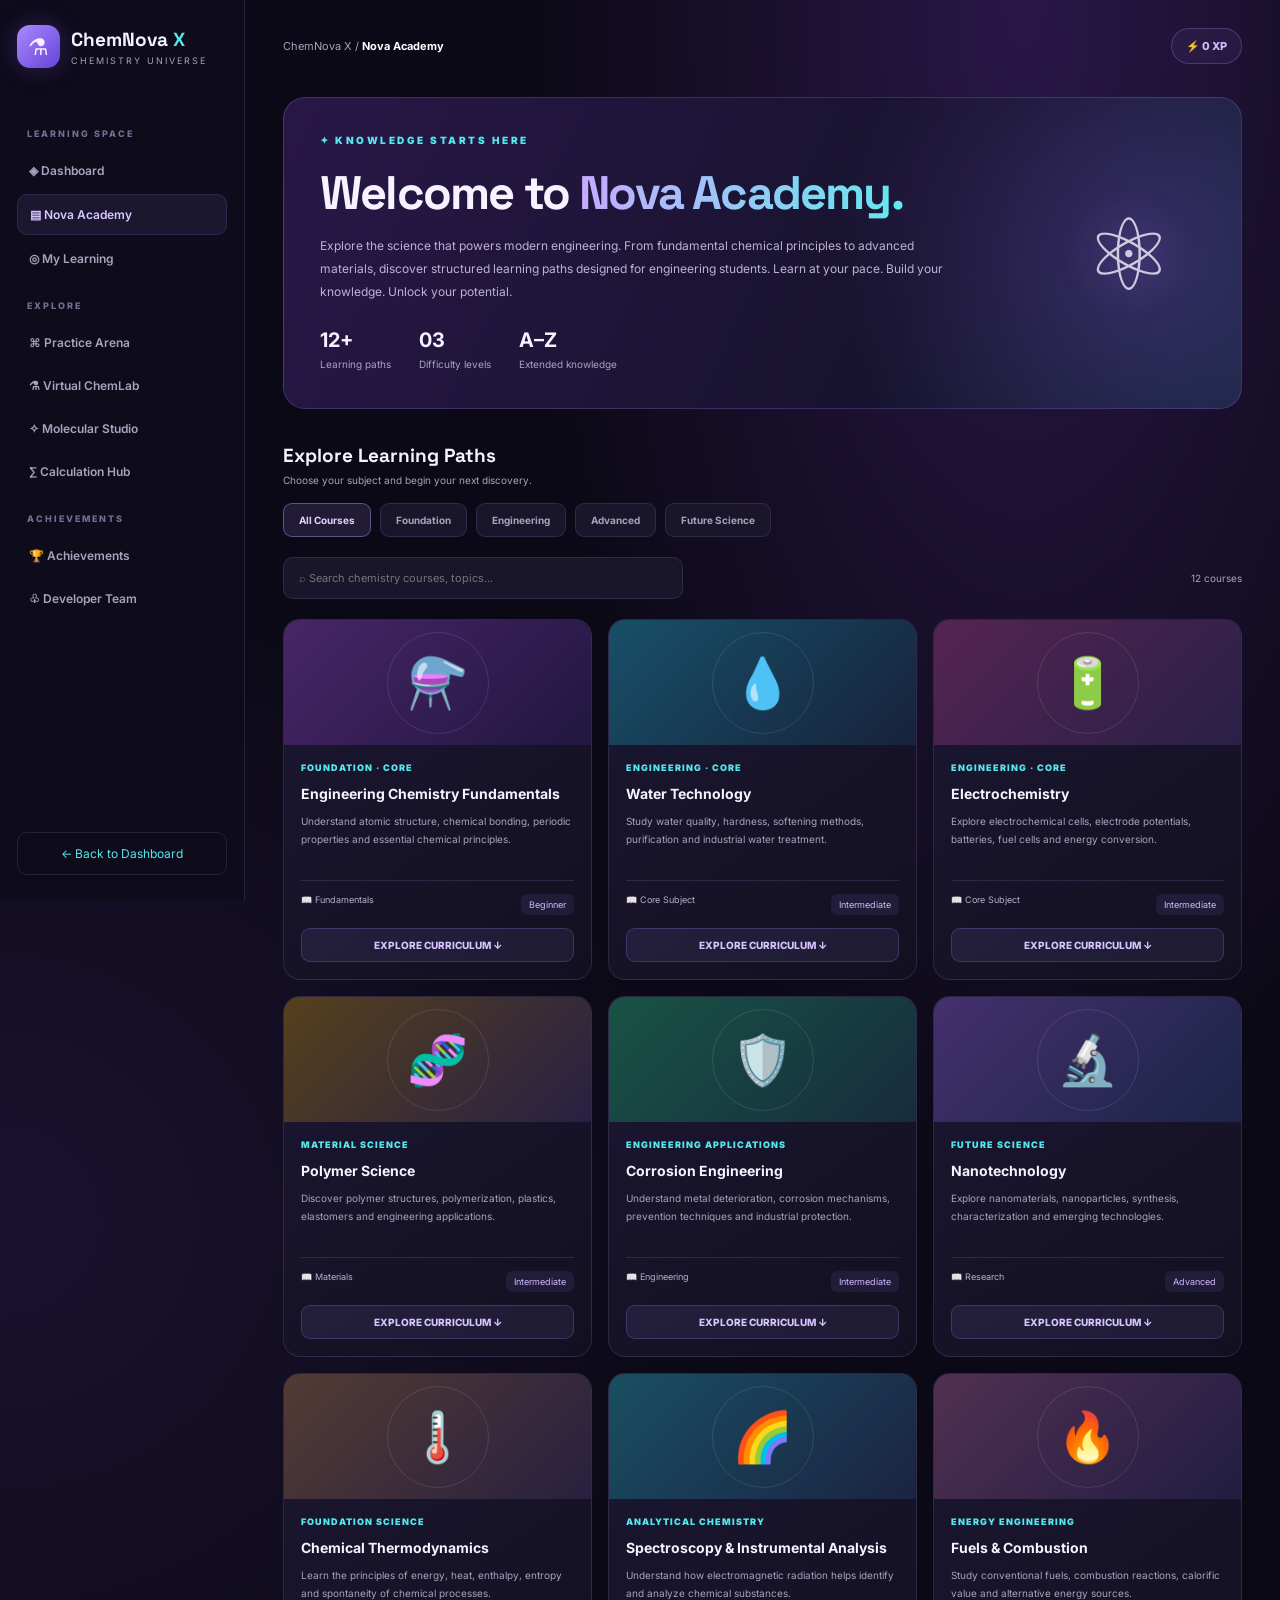
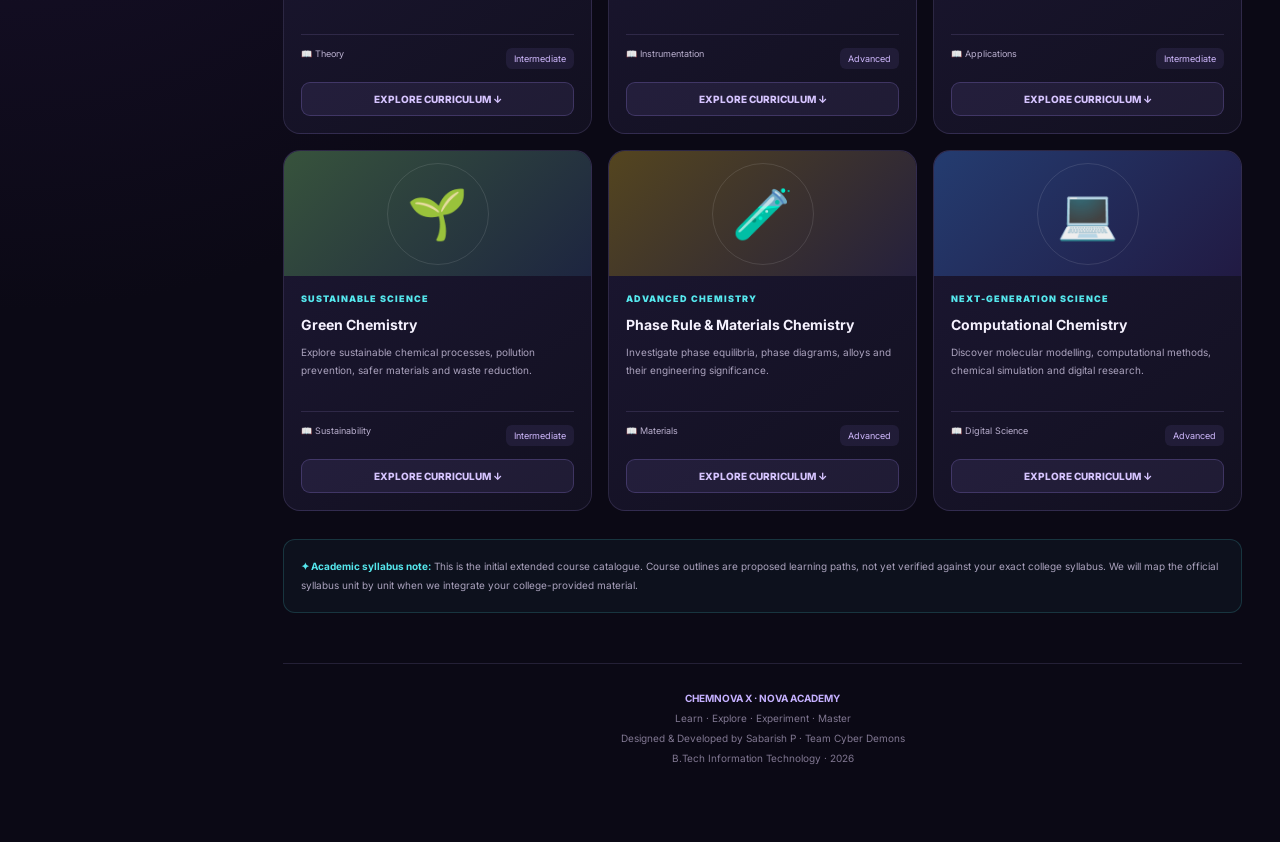
==== academy.html @ 19f16b04 "Create academy.html" ====
<!DOCTYPE html>
<html lang="en">
<head>
<meta charset="UTF-8">
<meta name="viewport" content="width=device-width, initial-scale=1.0">
<meta name="theme-color" content="#0b0915">
<title>Nova Academy | ChemNova X</title>

<link rel="preconnect" href="https://fonts.googleapis.com">
<link href="https://fonts.googleapis.com/css2?family=Inter:wght@400;500;600;700;800;900&family=Space+Grotesk:wght@400;500;600;700&display=swap" rel="stylesheet">

<style>
:root {
 --bg:#0b0915;
 --panel:#171329;
 --panel2:#211a38;
 --purple:#a78bfa;
 --cyan:#55e7ed;
 --pink:#ee91ee;
 --text:#f6f2ff;
 --muted:#aaa2bd;
 --border:rgba(193,169,255,.14);
}

* {box-sizing:border-box;margin:0;padding:0}

body {
 background:
 radial-gradient(ellipse at 80% 0%,#291747 0%,transparent 35%),
 radial-gradient(ellipse at 0% 50%,#1b1230 0%,transparent 40%),
 var(--bg);
 color:var(--text);
 font-family:Inter,sans-serif;
 min-height:100vh;
}

button,input {font:inherit}
button {cursor:pointer}

.layout {display:flex;min-height:100vh}

/* SIDEBAR */

.sidebar {
 width:245px;
 position:fixed;
 inset:0 auto 0 0;
 height:100vh;
 background:#0e0b1b;
 border-right:1px solid var(--border);
 padding:25px 17px;
 display:flex;
 flex-direction:column;
 z-index:10;
}

.brand {
 display:flex;
 align-items:center;
 gap:11px;
 margin-bottom:40px;
}

.logo {
 width:43px;height:43px;
 border-radius:13px;
 display:grid;
 place-items:center;
 background:linear-gradient(135deg,#aa8aff,#6643d9);
 font-size:23px;
 box-shadow:0 0 25px #8b5cf644;
}

.brand strong {
 font-family:"Space Grotesk",sans-serif;
 font-size:19px;
}

.brand strong span {color:var(--cyan)}

.brand small {
 display:block;
 color:var(--muted);
 font-size:9px;
 letter-spacing:2px;
 margin-top:3px;
}

.side-label {
 color:#776d91;
 font-size:9px;
 letter-spacing:2px;
 font-weight:800;
 margin:20px 10px 10px;
}

.nav {
 display:flex;
 align-items:center;
 gap:12px;
 text-decoration:none;
 color:#aaa2bd;
 padding:12px;
 border-radius:10px;
 font-size:12px;
 font-weight:600;
 margin:2px 0;
 transition:.2s;
}

.nav:hover,.nav.active {
 background:#a78bfa17;
 color:#d9c8ff;
 border:1px solid #a78bfa25;
}

.side-bottom {margin-top:auto}

.back {
 display:block;
 text-decoration:none;
 color:var(--cyan);
 font-size:12px;
 padding:13px;
 border:1px solid var(--border);
 border-radius:10px;
 text-align:center;
}

/* MAIN */

main {
 margin-left:245px;
 width:calc(100% - 245px);
 padding:28px 38px 50px;
 max-width:1700px;
}

.topbar {
 display:flex;
 align-items:center;
 justify-content:space-between;
 margin-bottom:33px;
 gap:15px;
}

.breadcrumb {font-size:11px;color:var(--muted)}
.breadcrumb strong {color:white}

.top-right {display:flex;gap:12px;align-items:center}

.xp-pill {
 border:1px solid #a78bfa45;
 background:#a78bfa12;
 color:#d0baff;
 padding:10px 14px;
 border-radius:30px;
 font-size:11px;
 font-weight:800;
}

.menu {
 display:none;
 border:1px solid var(--border);
 background:var(--panel);
 color:white;
 padding:9px 12px;
 border-radius:9px;
}

/* HERO */

.hero {
 position:relative;
 overflow:hidden;
 padding:36px;
 border-radius:22px;
 border:1px solid #a78bfa38;
 background:
 radial-gradient(circle at 90% 50%,#9365f340,transparent 35%),
 linear-gradient(115deg,#281747,#17132e 65%,#142239);
}

.hero-label {
 font-size:10px;
 color:var(--cyan);
 letter-spacing:2.5px;
 font-weight:900;
}

.hero h1 {
 font-family:"Space Grotesk",sans-serif;
 font-size:clamp(32px,4vw,47px);
 letter-spacing:-1.8px;
 margin:17px 0 12px;
}

.hero h1 span {
 background:linear-gradient(90deg,#c6aaff,#62e9ed);
 color:transparent;
 background-clip:text;
}

.hero p {
 color:#bcb3d1;
 max-width:650px;
 font-size:12px;
 line-height:1.9;
}

.hero-stats {
 display:flex;
 flex-wrap:wrap;
 gap:28px;
 margin-top:25px;
}

.hero-stats strong {display:block;font-size:20px}
.hero-stats small {color:var(--muted);font-size:10px}

.hero-symbol {
 position:absolute;
 right:7%;
 top:50%;
 transform:translateY(-50%);
 font-size:100px;
 opacity:.8;
 filter:drop-shadow(0 0 25px #a78bfa88);
}

/* INTRO */

.section {margin-top:34px}

.section-head {
 display:flex;
 align-items:center;
 justify-content:space-between;
 gap:15px;
 margin-bottom:17px;
}

.section-head h2 {
 font-family:"Space Grotesk",sans-serif;
 font-size:19px;
}

.section-head p {
 color:var(--muted);
 font-size:10px;
 margin-top:6px;
}

/* FILTERS */

.filters {
 display:flex;
 flex-wrap:wrap;
 gap:9px;
 margin-bottom:20px;
}

.filter {
 background:#19152a;
 border:1px solid var(--border);
 border-radius:9px;
 color:#aaa2bd;
 padding:10px 15px;
 font-size:10px;
 font-weight:700;
 transition:.2s;
}

.filter:hover,.filter.active {
 background:#a78bfa25;
 border-color:#a78bfa75;
 color:#e0d3ff;
}

.search-wrap {
 display:flex;
 gap:10px;
 margin-bottom:20px;
}

.search {
 width:100%;
 max-width:400px;
 padding:13px 15px;
 border-radius:10px;
 border:1px solid var(--border);
 background:#19152a;
 color:white;
 font-size:11px;
 outline:none;
}

.search:focus {border-color:var(--purple)}

.result-count {
 color:var(--muted);
 font-size:10px;
 margin-left:auto;
 align-self:center;
}

/* COURSE GRID */

.grid {
 display:grid;
 grid-template-columns:repeat(3,minmax(0,1fr));
 gap:16px;
}

.course {
 background:linear-gradient(145deg,#1c1733,#121020);
 border:1px solid var(--border);
 border-radius:17px;
 overflow:hidden;
 transition:.25s;
 display:flex;
 flex-direction:column;
}

.course:hover {
 transform:translateY(-5px);
 border-color:#a78bfa75;
 box-shadow:0 12px 30px #0004;
}

.art {
 height:125px;
 display:grid;
 place-items:center;
 font-size:49px;
 position:relative;
}

.art:after {
 content:"";
 position:absolute;
 width:100px;
 height:100px;
 border:1px solid #ffffff1c;
 border-radius:50%;
}

.art1 {background:linear-gradient(135deg,#482568,#211740)}
.art2 {background:linear-gradient(135deg,#175068,#18223c)}
.art3 {background:linear-gradient(135deg,#552452,#292046)}
.art4 {background:linear-gradient(135deg,#56401c,#282044)}
.art5 {background:linear-gradient(135deg,#185344,#172c3e)}
.art6 {background:linear-gradient(135deg,#44306e,#1b2446)}
.art7 {background:linear-gradient(135deg,#533b34,#28203f)}
.art8 {background:linear-gradient(135deg,#194f61,#1b2343)}
.art9 {background:linear-gradient(135deg,#513052,#211d42)}
.art10 {background:linear-gradient(135deg,#37533c,#1d2540)}
.art11 {background:linear-gradient(135deg,#54451f,#25203c)}
.art12 {background:linear-gradient(135deg,#243c70,#211a43)}

.content {
 padding:17px;
 display:flex;
 flex-direction:column;
 flex:1;
}

.category {
 font-size:9px;
 font-weight:900;
 letter-spacing:1px;
 color:var(--cyan);
}

.content h3 {
 font-size:14px;
 margin:10px 0 8px;
 line-height:1.5;
}

.content p {
 color:var(--muted);
 font-size:10px;
 line-height:1.8;
 min-height:53px;
}

.meta {
 display:flex;
 justify-content:space-between;
 gap:8px;
 border-top:1px solid var(--border);
 padding-top:13px;
 margin-top:15px;
 font-size:9px;
 color:#b9afce;
}

.level {
 color:#d1baff;
 background:#a78bfa17;
 padding:5px 8px;
 border-radius:6px;
}

.details {
 margin-top:13px;
}

.details summary {
 list-style:none;
 text-align:center;
 border:1px solid #a78bfa3a;
 background:#a78bfa17;
 color:#d6c4ff;
 padding:10px;
 border-radius:9px;
 font-size:10px;
 font-weight:800;
 cursor:pointer;
}

.details summary::-webkit-details-marker {display:none}

.outline {
 padding:13px 10px 5px;
}

.outline h4 {
 font-size:10px;
 margin-bottom:9px;
 color:var(--cyan);
}

.outline ol {
 padding-left:18px;
 color:var(--muted);
 font-size:10px;
 line-height:2;
}

/* NO RESULTS */

.empty {
 display:none;
 padding:45px 15px;
 text-align:center;
 color:var(--muted);
 background:#171329;
 border:1px solid var(--border);
 border-radius:15px;
 grid-column:1/-1;
}

.empty strong {
 display:block;
 color:white;
 margin-bottom:8px;
}

/* NOTE */

.notice {
 margin-top:28px;
 padding:17px;
 border-radius:12px;
 border:1px solid #55e7ed2b;
 background:#55e7ed09;
 color:#aaa2bd;
 font-size:10px;
 line-height:1.9;
}

.notice strong {color:var(--cyan)}

footer {
 margin-top:50px;
 border-top:1px solid var(--border);
 padding:24px 10px;
 text-align:center;
 font-size:10px;
 color:#807791;
 line-height:2;
}

footer strong {color:#c5b0ff}

@media(max-width:1100px) {
 .grid {grid-template-columns:repeat(2,minmax(0,1fr))}
}

@media(max-width:760px) {
 .sidebar {
  transform:translateX(-100%);
  transition:.3s;
  box-shadow:15px 0 50px #0009;
 }
 .sidebar.open {transform:translateX(0)}
 main {margin-left:0;width:100%;padding:20px 16px}
 .menu {display:block}
 .topbar {justify-content:flex-start;flex-wrap:wrap}
 .top-right {margin-left:auto}
 .hero {padding:25px}
 .hero-symbol {display:none}
 .hero h1 {font-size:34px}
 .grid {grid-template-columns:1fr}
 .section-head {align-items:flex-start}
}

@media(max-width:400px) {
 .xp-pill {font-size:9px;padding:9px}
 .hero-stats {gap:18px}
}
</style>
</head>

<body>

<div class="layout">

<aside class="sidebar" id="sidebar">

 <div class="brand">
  <div class="logo">⚗</div>
  <div>
   <strong>ChemNova <span>X</span></strong>
   <small>CHEMISTRY UNIVERSE</small>
  </div>
 </div>

 <div class="side-label">LEARNING SPACE</div>

 <a href="index.html" class="nav">◈ Dashboard</a>
 <a href="academy.html" class="nav active">▤ Nova Academy</a>
 <a href="learn.html" class="nav">◎ My Learning</a>

 <div class="side-label">EXPLORE</div>

 <a href="practice.html" class="nav">⌘ Practice Arena</a>
 <a href="chemlab.html" class="nav">⚗ Virtual ChemLab</a>
 <a href="molecular.html" class="nav">✧ Molecular Studio</a>
 <a href="calculators.html" class="nav">∑ Calculation Hub</a>

 <div class="side-label">ACHIEVEMENTS</div>

 <a href="achievements.html" class="nav">🏆 Achievements</a>
 <a href="team.html" class="nav">♧ Developer Team</a>

 <div class="side-bottom">
  <a href="index.html" class="back">← Back to Dashboard</a>
 </div>

</aside>

<main>

<header class="topbar">
 <div style="display:flex;align-items:center;gap:12px">
  <button class="menu" onclick="toggleMenu()">☰</button>
  <div class="breadcrumb">
   ChemNova X / <strong>Nova Academy</strong>
  </div>
 </div>

 <div class="top-right">
  <div class="xp-pill">⚡ <span id="xp">0</span> XP</div>
 </div>
</header>

<!-- ACADEMY HERO -->

<section class="hero">

 <div class="hero-label">✦ KNOWLEDGE STARTS HERE</div>

 <h1>Welcome to <span>Nova Academy.</span></h1>

 <p>
  Explore the science that powers modern engineering.
  From fundamental chemical principles to advanced materials,
  discover structured learning paths designed for engineering students.
  Learn at your pace. Build your knowledge. Unlock your potential.
 </p>

 <div class="hero-stats">
  <div>
   <strong>12+</strong>
   <small>Learning paths</small>
  </div>
  <div>
   <strong>03</strong>
   <small>Difficulty levels</small>
  </div>
  <div>
   <strong>A–Z</strong>
   <small>Extended knowledge</small>
  </div>
 </div>

 <div class="hero-symbol">⚛</div>

</section>

<!-- COURSE LIBRARY -->

<section class="section" id="courses">

 <div class="section-head">
  <div>
   <h2>Explore Learning Paths</h2>
   <p>Choose your subject and begin your next discovery.</p>
  </div>
 </div>

 <div class="filters">
  <button class="filter active" data-filter="all">All Courses</button>
  <button class="filter" data-filter="foundation">Foundation</button>
  <button class="filter" data-filter="engineering">Engineering</button>
  <button class="filter" data-filter="advanced">Advanced</button>
  <button class="filter" data-filter="future">Future Science</button>
 </div>

 <div class="search-wrap">
  <input id="search" class="search"
   type="search"
   placeholder="⌕ Search chemistry courses, topics...">
  <span class="result-count" id="count">12 courses</span>
 </div>

 <div class="grid" id="grid">

  <!-- COURSE 1 -->
  <article class="course" data-category="foundation"
   data-search="engineering chemistry fundamentals atomic structure bonding periodic table chemical principles">
   <div class="art art1">⚗️</div>
   <div class="content">
    <span class="category">FOUNDATION · CORE</span>
    <h3>Engineering Chemistry Fundamentals</h3>
    <p>Understand atomic structure, chemical bonding, periodic properties and essential chemical principles.</p>
    <div class="meta">
     <span>📖 Fundamentals</span>
     <span class="level">Beginner</span>
    </div>
    <details class="details">
     <summary>EXPLORE CURRICULUM ↓</summary>
     <div class="outline">
      <h4>LEARNING UNITS</h4>
      <ol>
       <li>Introduction to Engineering Chemistry</li>
       <li>Atomic Structure</li>
       <li>Periodic Properties</li>
       <li>Chemical Bonding</li>
       <li>States of Matter</li>
       <li>Chemical Equilibrium</li>
      </ol>
     </div>
    </details>
   </div>
  </article>

  <!-- COURSE 2 -->
  <article class="course" data-category="engineering"
   data-search="water technology hardness softening treatment purification boiler">
   <div class="art art2">💧</div>
   <div class="content">
    <span class="category">ENGINEERING · CORE</span>
    <h3>Water Technology</h3>
    <p>Study water quality, hardness, softening methods, purification and industrial water treatment.</p>
    <div class="meta">
     <span>📖 Core Subject</span>
     <span class="level">Intermediate</span>
    </div>
    <details class="details">
     <summary>EXPLORE CURRICULUM ↓</summary>
     <div class="outline">
      <h4>LEARNING UNITS</h4>
      <ol>
       <li>Properties and Quality of Water</li>
       <li>Hardness and Its Estimation</li>
       <li>EDTA Method</li>
       <li>Water Softening Methods</li>
       <li>Boiler Troubles and Treatment</li>
       <li>Desalination and Purification</li>
      </ol>
     </div>
    </details>
   </div>
  </article>

  <!-- COURSE 3 -->
  <article class="course" data-category="engineering"
   data-search="electrochemistry electrodes cells batteries fuel cells electrode potential">
   <div class="art art3">🔋</div>
   <div class="content">
    <span class="category">ENGINEERING · CORE</span>
    <h3>Electrochemistry</h3>
    <p>Explore electrochemical cells, electrode potentials, batteries, fuel cells and energy conversion.</p>
    <div class="meta">
     <span>📖 Core Subject</span>
     <span class="level">Intermediate</span>
    </div>
    <details class="details">
     <summary>EXPLORE CURRICULUM ↓</summary>
     <div class="outline">
      <h4>LEARNING UNITS</h4>
      <ol>
       <li>Electrochemical Principles</li>
       <li>Electrodes and Electrode Potentials</li>
       <li>Galvanic and Electrolytic Cells</li>
       <li>Nernst Equation</li>
       <li>Batteries and Fuel Cells</li>
       <li>Electrochemical Applications</li>
      </ol>
     </div>
    </details>
   </div>
  </article>

  <!-- COURSE 4 -->
  <article class="course" data-category="engineering"
   data-search="polymer science plastics elastomers polymerization composites materials">
   <div class="art art4">🧬</div>
   <div class="content">
    <span class="category">MATERIAL SCIENCE</span>
    <h3>Polymer Science</h3>
    <p>Discover polymer structures, polymerization, plastics, elastomers and engineering applications.</p>
    <div class="meta">
     <span>📖 Materials</span>
     <span class="level">Intermediate</span>
    </div>
    <details class="details">
     <summary>EXPLORE CURRICULUM ↓</summary>
     <div class="outline">
      <h4>LEARNING UNITS</h4>
      <ol>
       <li>Introduction to Polymers</li>
       <li>Polymer Classification</li>
       <li>Addition and Condensation Polymerization</li>
       <li>Thermoplastics and Thermosets</li>
       <li>Elastomers and Fibres</li>
       <li>Polymer Composites</li>
      </ol>
     </div>
    </details>
   </div>
  </article>

  <!-- COURSE 5 -->
  <article class="course" data-category="engineering"
   data-search="corrosion engineering electrochemical corrosion prevention coatings protection">
   <div class="art art5">🛡️</div>
   <div class="content">
    <span class="category">ENGINEERING APPLICATIONS</span>
    <h3>Corrosion Engineering</h3>
    <p>Understand metal deterioration, corrosion mechanisms, prevention techniques and industrial protection.</p>
    <div class="meta">
     <span>📖 Engineering</span>
     <span class="level">Intermediate</span>
    </div>
    <details class="details">
     <summary>EXPLORE CURRICULUM ↓</summary>
     <div class="outline">
      <h4>LEARNING UNITS</h4>
      <ol>
       <li>Introduction to Corrosion</li>
       <li>Chemical and Electrochemical Corrosion</li>
       <li>Factors Affecting Corrosion</li>
       <li>Corrosion Prevention</li>
       <li>Protective Coatings</li>
       <li>Cathodic and Anodic Protection</li>
      </ol>
     </div>
    </details>
   </div>
  </article>

  <!-- COURSE 6 -->
  <article class="course" data-category="future"
   data-search="nanotechnology nanomaterials nanoparticles synthesis characterization">
   <div class="art art6">🔬</div>
   <div class="content">
    <span class="category">FUTURE SCIENCE</span>
    <h3>Nanotechnology</h3>
    <p>Explore nanomaterials, nanoparticles, synthesis, characterization and emerging technologies.</p>
    <div class="meta">
     <span>📖 Research</span>
     <span class="level">Advanced</span>
    </div>
    <details class="details">
     <summary>EXPLORE CURRICULUM ↓</summary>
     <div class="outline">
      <h4>LEARNING UNITS</h4>
      <ol>
       <li>Introduction to Nanoscience</li>
       <li>Classification of Nanomaterials</li>
       <li>Top-down and Bottom-up Approaches</li>
       <li>Nanomaterial Characterization</li>
       <li>Carbon Nanomaterials</li>
       <li>Engineering Applications</li>
      </ol>
     </div>
    </details>
   </div>
  </article>

  <!-- COURSE 7 -->
  <article class="course" data-category="foundation"
   data-search="chemical thermodynamics energy enthalpy entropy gibbs free energy">
   <div class="art art7">🌡️</div>
   <div class="content">
    <span class="category">FOUNDATION SCIENCE</span>
    <h3>Chemical Thermodynamics</h3>
    <p>Learn the principles of energy, heat, enthalpy, entropy and spontaneity of chemical processes.</p>
    <div class="meta">
     <span>📖 Theory</span>
     <span class="level">Intermediate</span>
    </div>
    <details class="details">
     <summary>EXPLORE CURRICULUM ↓</summary>
     <div class="outline">
      <h4>LEARNING UNITS</h4>
      <ol>
       <li>Thermodynamic Systems</li>
       <li>First Law of Thermodynamics</li>
       <li>Enthalpy and Heat Capacity</li>
       <li>Entropy and Second Law</li>
       <li>Gibbs Free Energy</li>
       <li>Applications in Engineering</li>
      </ol>
     </div>
    </details>
   </div>
  </article>

  <!-- COURSE 8 -->
  <article class="course" data-category="advanced"
   data-search="spectroscopy uv visible infrared nmr analytical chemistry">
   <div class="art art8">🌈</div>
   <div class="content">
    <span class="category">ANALYTICAL CHEMISTRY</span>
    <h3>Spectroscopy & Instrumental Analysis</h3>
    <p>Understand how electromagnetic radiation helps identify and analyze chemical substances.</p>
    <div class="meta">
     <span>📖 Instrumentation</span>
     <span class="level">Advanced</span>
    </div>
    <details class="details">
     <summary>EXPLORE CURRICULUM ↓</summary>
     <div class="outline">
      <h4>LEARNING UNITS</h4>
      <ol>
       <li>Fundamentals of Spectroscopy</li>
       <li>UV-Visible Spectroscopy</li>
       <li>Infrared Spectroscopy</li>
       <li>NMR Spectroscopy</li>
       <li>Chromatography</li>
       <li>Analytical Applications</li>
      </ol>
     </div>
    </details>
   </div>
  </article>

  <!-- COURSE 9 -->
  <article class="course" data-category="engineering"
   data-search="fuels combustion calorific value petroleum renewable energy">
   <div class="art art9">🔥</div>
   <div class="content">
    <span class="category">ENERGY ENGINEERING</span>
    <h3>Fuels & Combustion</h3>
    <p>Study conventional fuels, combustion reactions, calorific value and alternative energy sources.</p>
    <div class="meta">
     <span>📖 Applications</span>
     <span class="level">Intermediate</span>
    </div>
    <details class="details">
     <summary>EXPLORE CURRICULUM ↓</summary>
     <div class="outline">
      <h4>LEARNING UNITS</h4>
      <ol>
       <li>Classification of Fuels</li>
       <li>Calorific Value</li>
       <li>Bomb Calorimeter</li>
       <li>Combustion Calculations</li>
       <li>Petroleum Refining</li>
       <li>Alternative Energy Sources</li>
      </ol>
     </div>
    </details>
   </div>
  </article>

  <!-- COURSE 10 -->
  <article class="course" data-category="future"
   data-search="green chemistry sustainability pollution prevention waste management">
   <div class="art art10">🌱</div>
   <div class="content">
    <span class="category">SUSTAINABLE SCIENCE</span>
    <h3>Green Chemistry</h3>
    <p>Explore sustainable chemical processes, pollution prevention, safer materials and waste reduction.</p>
    <div class="meta">
     <span>📖 Sustainability</span>
     <span class="level">Intermediate</span>
    </div>
    <details class="details">
     <summary>EXPLORE CURRICULUM ↓</summary>
     <div class="outline">
      <h4>LEARNING UNITS</h4>
      <ol>
       <li>Introduction to Green Chemistry</li>
       <li>The Twelve Principles</li>
       <li>Atom Economy</li>
       <li>Green Solvents and Catalysts</li>
       <li>Renewable Feedstocks</li>
       <li>Sustainable Industrial Processes</li>
      </ol>
     </div>
    </details>
   </div>
  </article>

  <!-- COURSE 11 -->
  <article class="course" data-category="advanced"
   data-search="phase rule phase diagrams alloys metallurgy material chemistry">
   <div class="art art11">🧪</div>
   <div class="content">
    <span class="category">ADVANCED CHEMISTRY</span>
    <h3>Phase Rule & Materials Chemistry</h3>
    <p>Investigate phase equilibria, phase diagrams, alloys and their engineering significance.</p>
    <div class="meta">
     <span>📖 Materials</span>
     <span class="level">Advanced</span>
    </div>
    <details class="details">
     <summary>EXPLORE CURRICULUM ↓</summary>
     <div class="outline">
      <h4>LEARNING UNITS</h4>
      <ol>
       <li>Phases and Components</li>
       <li>Gibbs Phase Rule</li>
       <li>One and Two Component Systems</li>
       <li>Phase Diagrams</li>
       <li>Alloys and Their Properties</li>
       <li>Engineering Materials</li>
      </ol>
     </div>
    </details>
   </div>
  </article>

  <!-- COURSE 12 -->
  <article class="course" data-category="future"
   data-search="computational chemistry molecular modelling chemical simulation">
   <div class="art art12">💻</div>
   <div class="content">
    <span class="category">NEXT-GENERATION SCIENCE</span>
    <h3>Computational Chemistry</h3>
    <p>Discover molecular modelling, computational methods, chemical simulation and digital research.</p>
    <div class="meta">
     <span>📖 Digital Science</span>
     <span class="level">Advanced</span>
    </div>
    <details class="details">
     <summary>EXPLORE CURRICULUM ↓</summary>
     <div class="outline">
      <h4>LEARNING UNITS</h4>
      <ol>
       <li>Introduction to Computational Chemistry</li>
       <li>Molecular Structures</li>
       <li>Molecular Modelling</li>
       <li>Computational Methods</li>
       <li>Simulation Concepts</li>
       <li>Engineering Applications</li>
      </ol>
     </div>
    </details>
   </div>
  </article>

  <div class="empty" id="empty">
   <strong>No matching courses found.</strong>
   Try another keyword or select a different category.
  </div>

 </div>
</section>

<div class="notice">
 <strong>✦ Academic syllabus note:</strong>
 This is the initial extended course catalogue. Course outlines are proposed learning paths, not yet verified against your exact college syllabus. We will map the official syllabus unit by unit when we integrate your college-provided material.
</div>

<footer>
 <strong>CHEMNOVA X · NOVA ACADEMY</strong><br>
 Learn · Explore · Experiment · Master<br>
 Designed & Developed by Sabarish P · Team Cyber Demons<br>
 B.Tech Information Technology · 2026
</footer>

</main>
</div>

<script>

/* MOBILE MENU */

function toggleMenu() {
 document.getElementById("sidebar").classList.toggle("open");
}

/* XP SYNC WITH DASHBOARD */

document.getElementById("xp").textContent =
 localStorage.getItem("novaXP") || "0";

/* COURSE FILTER AND SEARCH */

const filters = document.querySelectorAll(".filter");
const courses = document.querySelectorAll(".course");
const search = document.getElementById("search");
const count = document.getElementById("count");
const empty = document.getElementById("empty");

let activeFilter = "all";

function filterCourses() {

 const query = search.value.toLowerCase().trim();
 let visible = 0;

 courses.forEach(course => {

  const category = course.dataset.category;
  const text = course.dataset.search.toLowerCase();
  const title = course.querySelector("h3").textContent.toLowerCase();

  const matchesCategory =
   activeFilter === "all" || category === activeFilter;

  const matchesSearch =
   text.includes(query) || title.includes(query);

  const show = matchesCategory && matchesSearch;

  course.style.display = show ? "flex" : "none";

  if(show) visible++;

 });

 count.textContent = visible + " courses";
 empty.style.display = visible === 0 ? "block" : "none";
}

filters.forEach(button => {

 button.addEventListener("click", () => {

  filters.forEach(item => item.classList.remove("active"));

  button.classList.add("active");

  activeFilter = button.dataset.filter;

  filterCourses();

 });

});

search.addEventListener("input",filterCourses);

</script>

</body>
</html>
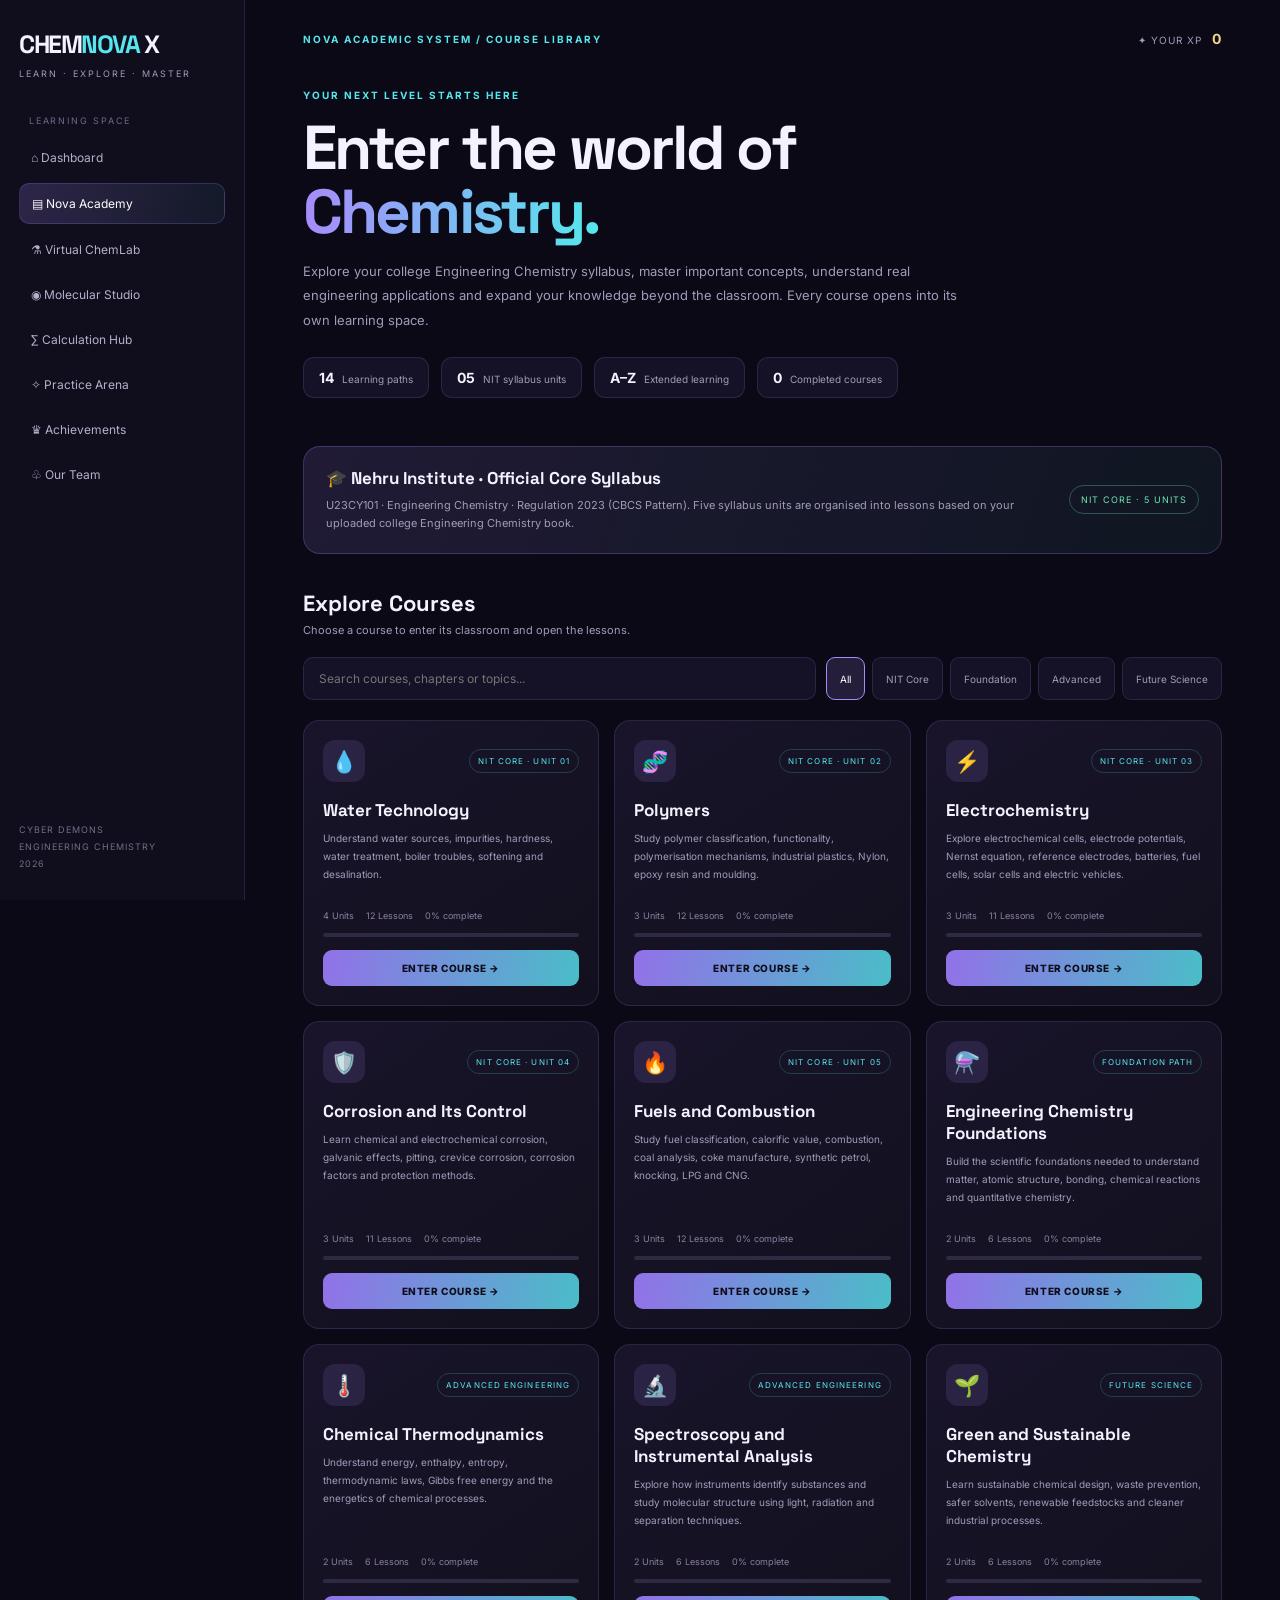
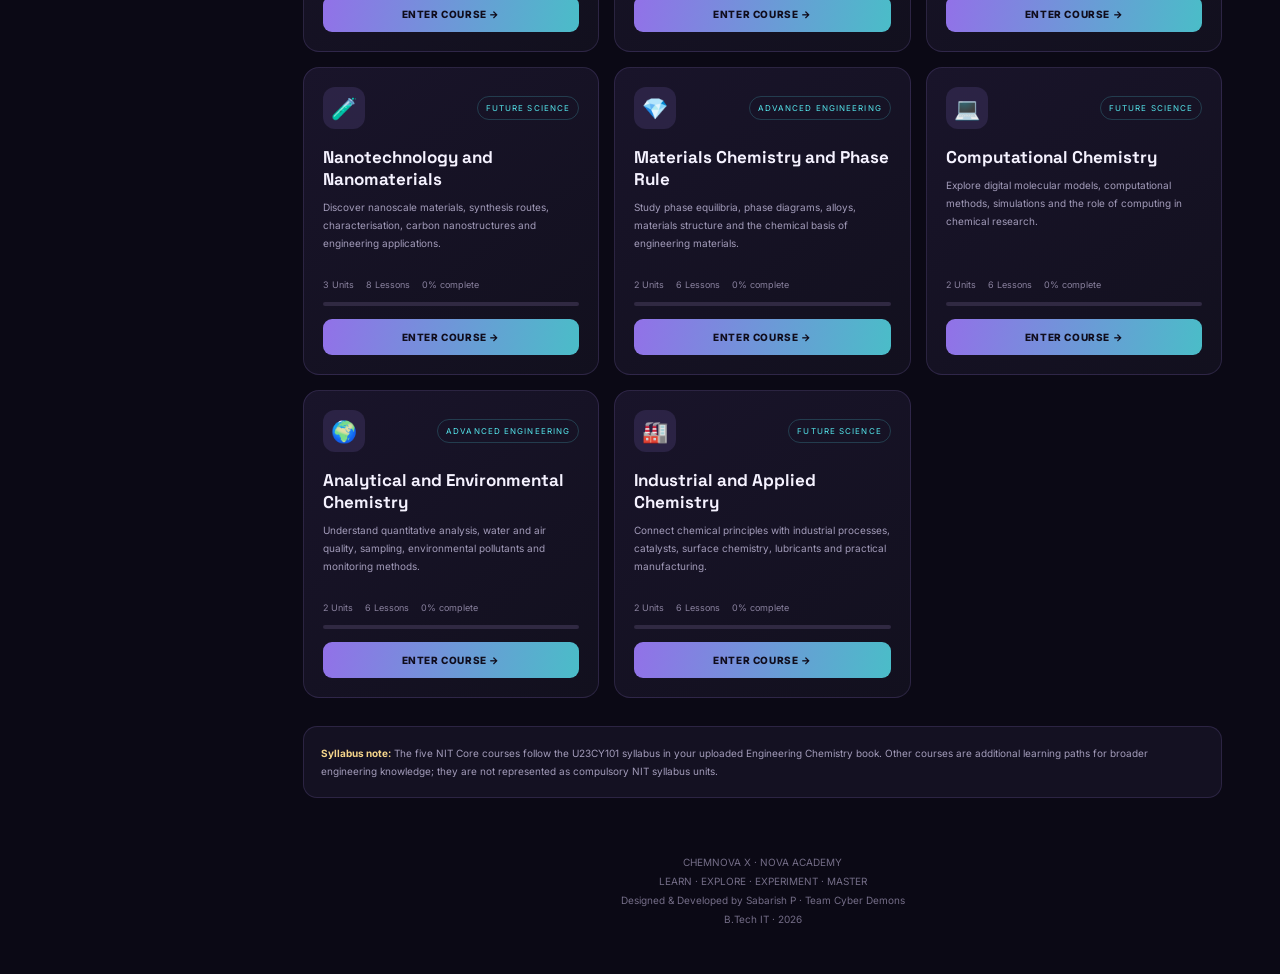
==== commit 40e17359: "Update academy.html" ====
--- a/academy.html
+++ b/academy.html
@@ -4,1074 +4,827 @@
 <head>
 <meta charset="UTF-8">
 <meta name="viewport" content="width=device-width, initial-scale=1.0">
+<title>ChemNova X | Nova Academy</title>
 <meta name="theme-color" content="#0b0915">
-<title>Nova Academy | ChemNova X</title>
-
-<link rel="preconnect" href="https://fonts.googleapis.com">
-<link href="https://fonts.googleapis.com/css2?family=Inter:wght@400;500;600;700;800;900&family=Space+Grotesk:wght@400;500;600;700&display=swap" rel="stylesheet">
-
 <style>
-:root {
- --bg:#0b0915;
- --panel:#171329;
- --panel2:#211a38;
- --purple:#a78bfa;
- --cyan:#55e7ed;
- --pink:#ee91ee;
- --text:#f6f2ff;
- --muted:#aaa2bd;
- --border:rgba(193,169,255,.14);
-}
-
-* {box-sizing:border-box;margin:0;padding:0}
-
-body {
- background:
- radial-gradient(ellipse at 80% 0%,#291747 0%,transparent 35%),
- radial-gradient(ellipse at 0% 50%,#1b1230 0%,transparent 40%),
- var(--bg);
- color:var(--text);
- font-family:Inter,sans-serif;
- min-height:100vh;
-}
-
-button,input {font:inherit}
-button {cursor:pointer}
-
-.layout {display:flex;min-height:100vh}
-
-/* SIDEBAR */
-
-.sidebar {
- width:245px;
- position:fixed;
- inset:0 auto 0 0;
- height:100vh;
- background:#0e0b1b;
- border-right:1px solid var(--border);
- padding:25px 17px;
- display:flex;
- flex-direction:column;
- z-index:10;
-}
-
-.brand {
- display:flex;
- align-items:center;
- gap:11px;
- margin-bottom:40px;
-}
-
-.logo {
- width:43px;height:43px;
- border-radius:13px;
- display:grid;
- place-items:center;
- background:linear-gradient(135deg,#aa8aff,#6643d9);
- font-size:23px;
- box-shadow:0 0 25px #8b5cf644;
-}
-
-.brand strong {
- font-family:"Space Grotesk",sans-serif;
- font-size:19px;
-}
-
-.brand strong span {color:var(--cyan)}
-
-.brand small {
- display:block;
- color:var(--muted);
- font-size:9px;
- letter-spacing:2px;
- margin-top:3px;
-}
-
-.side-label {
- color:#776d91;
- font-size:9px;
- letter-spacing:2px;
- font-weight:800;
- margin:20px 10px 10px;
-}
-
-.nav {
- display:flex;
- align-items:center;
- gap:12px;
- text-decoration:none;
- color:#aaa2bd;
- padding:12px;
- border-radius:10px;
- font-size:12px;
- font-weight:600;
- margin:2px 0;
- transition:.2s;
-}
-
-.nav:hover,.nav.active {
- background:#a78bfa17;
- color:#d9c8ff;
- border:1px solid #a78bfa25;
-}
-
-.side-bottom {margin-top:auto}
-
-.back {
- display:block;
- text-decoration:none;
- color:var(--cyan);
- font-size:12px;
- padding:13px;
- border:1px solid var(--border);
- border-radius:10px;
- text-align:center;
-}
-
-/* MAIN */
-
-main {
- margin-left:245px;
- width:calc(100% - 245px);
- padding:28px 38px 50px;
- max-width:1700px;
-}
-
-.topbar {
- display:flex;
- align-items:center;
- justify-content:space-between;
- margin-bottom:33px;
- gap:15px;
-}
-
-.breadcrumb {font-size:11px;color:var(--muted)}
-.breadcrumb strong {color:white}
-
-.top-right {display:flex;gap:12px;align-items:center}
-
-.xp-pill {
- border:1px solid #a78bfa45;
- background:#a78bfa12;
- color:#d0baff;
- padding:10px 14px;
- border-radius:30px;
- font-size:11px;
- font-weight:800;
-}
-
-.menu {
- display:none;
- border:1px solid var(--border);
- background:var(--panel);
- color:white;
- padding:9px 12px;
- border-radius:9px;
-}
-
-/* HERO */
-
-.hero {
- position:relative;
- overflow:hidden;
- padding:36px;
- border-radius:22px;
- border:1px solid #a78bfa38;
- background:
- radial-gradient(circle at 90% 50%,#9365f340,transparent 35%),
- linear-gradient(115deg,#281747,#17132e 65%,#142239);
-}
-
-.hero-label {
- font-size:10px;
- color:var(--cyan);
- letter-spacing:2.5px;
- font-weight:900;
-}
-
-.hero h1 {
- font-family:"Space Grotesk",sans-serif;
- font-size:clamp(32px,4vw,47px);
- letter-spacing:-1.8px;
- margin:17px 0 12px;
-}
-
-.hero h1 span {
- background:linear-gradient(90deg,#c6aaff,#62e9ed);
- color:transparent;
- background-clip:text;
-}
-
-.hero p {
- color:#bcb3d1;
- max-width:650px;
- font-size:12px;
- line-height:1.9;
-}
-
-.hero-stats {
- display:flex;
- flex-wrap:wrap;
- gap:28px;
- margin-top:25px;
-}
-
-.hero-stats strong {display:block;font-size:20px}
-.hero-stats small {color:var(--muted);font-size:10px}
-
-.hero-symbol {
- position:absolute;
- right:7%;
- top:50%;
- transform:translateY(-50%);
- font-size:100px;
- opacity:.8;
- filter:drop-shadow(0 0 25px #a78bfa88);
-}
-
-/* INTRO */
-
-.section {margin-top:34px}
-
-.section-head {
- display:flex;
- align-items:center;
- justify-content:space-between;
- gap:15px;
- margin-bottom:17px;
-}
-
-.section-head h2 {
- font-family:"Space Grotesk",sans-serif;
- font-size:19px;
-}
-
-.section-head p {
- color:var(--muted);
- font-size:10px;
- margin-top:6px;
-}
-
-/* FILTERS */
-
-.filters {
- display:flex;
- flex-wrap:wrap;
- gap:9px;
- margin-bottom:20px;
-}
-
-.filter {
- background:#19152a;
- border:1px solid var(--border);
- border-radius:9px;
- color:#aaa2bd;
- padding:10px 15px;
- font-size:10px;
- font-weight:700;
- transition:.2s;
-}
-
-.filter:hover,.filter.active {
- background:#a78bfa25;
- border-color:#a78bfa75;
- color:#e0d3ff;
-}
-
-.search-wrap {
- display:flex;
- gap:10px;
- margin-bottom:20px;
-}
-
-.search {
- width:100%;
- max-width:400px;
- padding:13px 15px;
- border-radius:10px;
- border:1px solid var(--border);
- background:#19152a;
- color:white;
- font-size:11px;
- outline:none;
-}
-
-.search:focus {border-color:var(--purple)}
-
-.result-count {
- color:var(--muted);
- font-size:10px;
- margin-left:auto;
- align-self:center;
-}
-
-/* COURSE GRID */
-
-.grid {
- display:grid;
- grid-template-columns:repeat(3,minmax(0,1fr));
- gap:16px;
-}
-
-.course {
- background:linear-gradient(145deg,#1c1733,#121020);
- border:1px solid var(--border);
- border-radius:17px;
- overflow:hidden;
- transition:.25s;
- display:flex;
- flex-direction:column;
-}
-
-.course:hover {
- transform:translateY(-5px);
- border-color:#a78bfa75;
- box-shadow:0 12px 30px #0004;
-}
-
-.art {
- height:125px;
- display:grid;
- place-items:center;
- font-size:49px;
- position:relative;
-}
-
-.art:after {
- content:"";
- position:absolute;
- width:100px;
- height:100px;
- border:1px solid #ffffff1c;
- border-radius:50%;
-}
-
-.art1 {background:linear-gradient(135deg,#482568,#211740)}
-.art2 {background:linear-gradient(135deg,#175068,#18223c)}
-.art3 {background:linear-gradient(135deg,#552452,#292046)}
-.art4 {background:linear-gradient(135deg,#56401c,#282044)}
-.art5 {background:linear-gradient(135deg,#185344,#172c3e)}
-.art6 {background:linear-gradient(135deg,#44306e,#1b2446)}
-.art7 {background:linear-gradient(135deg,#533b34,#28203f)}
-.art8 {background:linear-gradient(135deg,#194f61,#1b2343)}
-.art9 {background:linear-gradient(135deg,#513052,#211d42)}
-.art10 {background:linear-gradient(135deg,#37533c,#1d2540)}
-.art11 {background:linear-gradient(135deg,#54451f,#25203c)}
-.art12 {background:linear-gradient(135deg,#243c70,#211a43)}
-
-.content {
- padding:17px;
- display:flex;
- flex-direction:column;
- flex:1;
-}
-
-.category {
- font-size:9px;
- font-weight:900;
- letter-spacing:1px;
- color:var(--cyan);
-}
-
-.content h3 {
- font-size:14px;
- margin:10px 0 8px;
- line-height:1.5;
-}
-
-.content p {
- color:var(--muted);
- font-size:10px;
- line-height:1.8;
- min-height:53px;
-}
-
-.meta {
- display:flex;
- justify-content:space-between;
- gap:8px;
- border-top:1px solid var(--border);
- padding-top:13px;
- margin-top:15px;
- font-size:9px;
- color:#b9afce;
-}
-
-.level {
- color:#d1baff;
- background:#a78bfa17;
- padding:5px 8px;
- border-radius:6px;
-}
-
-.details {
- margin-top:13px;
-}
-
-.details summary {
- list-style:none;
- text-align:center;
- border:1px solid #a78bfa3a;
- background:#a78bfa17;
- color:#d6c4ff;
- padding:10px;
- border-radius:9px;
- font-size:10px;
- font-weight:800;
- cursor:pointer;
-}
-
-.details summary::-webkit-details-marker {display:none}
-
-.outline {
- padding:13px 10px 5px;
-}
-
-.outline h4 {
- font-size:10px;
- margin-bottom:9px;
- color:var(--cyan);
-}
-
-.outline ol {
- padding-left:18px;
- color:var(--muted);
- font-size:10px;
- line-height:2;
-}
-
-/* NO RESULTS */
-
-.empty {
- display:none;
- padding:45px 15px;
- text-align:center;
- color:var(--muted);
- background:#171329;
- border:1px solid var(--border);
- border-radius:15px;
- grid-column:1/-1;
-}
-
-.empty strong {
- display:block;
- color:white;
- margin-bottom:8px;
-}
-
-/* NOTE */
-
-.notice {
- margin-top:28px;
- padding:17px;
- border-radius:12px;
- border:1px solid #55e7ed2b;
- background:#55e7ed09;
- color:#aaa2bd;
- font-size:10px;
- line-height:1.9;
-}
-
-.notice strong {color:var(--cyan)}
-
-footer {
- margin-top:50px;
- border-top:1px solid var(--border);
- padding:24px 10px;
- text-align:center;
- font-size:10px;
- color:#807791;
- line-height:2;
-}
-
-footer strong {color:#c5b0ff}
-
-@media(max-width:1100px) {
- .grid {grid-template-columns:repeat(2,minmax(0,1fr))}
-}
-
-@media(max-width:760px) {
- .sidebar {
-  transform:translateX(-100%);
-  transition:.3s;
-  box-shadow:15px 0 50px #0009;
- }
- .sidebar.open {transform:translateX(0)}
- main {margin-left:0;width:100%;padding:20px 16px}
- .menu {display:block}
- .topbar {justify-content:flex-start;flex-wrap:wrap}
- .top-right {margin-left:auto}
- .hero {padding:25px}
- .hero-symbol {display:none}
- .hero h1 {font-size:34px}
- .grid {grid-template-columns:1fr}
- .section-head {align-items:flex-start}
-}
-
-@media(max-width:400px) {
- .xp-pill {font-size:9px;padding:9px}
- .hero-stats {gap:18px}
+@import url('https://fonts.googleapis.com/css2?family=Inter:wght@400;500;600;700;800&family=Space+Grotesk:wght@400;500;600;700&display=swap');
+
+:root{
+ --bg:#0b0915;--panel:#151126;--panel2:#1c1731;
+ --line:rgba(180,150,255,.15);--purple:#a78bfa;
+ --cyan:#55e7ed;--pink:#ed8cff;--muted:#a29bb9;
+ --white:#f5f2ff;--green:#6ee7b7;--gold:#f5d58b;
+}
+*{box-sizing:border-box}
+body{margin:0;background:var(--bg);color:var(--white);font-family:Inter,Arial,sans-serif}
+button,input{font:inherit}
+button{cursor:pointer}
+a{color:inherit;text-decoration:none}
+.layout{min-height:100vh}
+.sidebar{
+ position:fixed;inset:0 auto 0 0;width:245px;padding:28px 19px;
+ background:#100d1d;border-right:1px solid var(--line);z-index:20;
+ display:flex;flex-direction:column
+}
+.logo{font:800 25px 'Space Grotesk';letter-spacing:-1.5px}
+.logo span{color:var(--cyan)}
+.tag{font-size:9px;color:var(--muted);letter-spacing:2px;margin:8px 0 36px}
+.navlabel{font-size:9px;color:#716985;letter-spacing:1.8px;margin:0 0 12px 10px}
+.nav{display:grid;gap:6px}
+.nav a{padding:12px;border-radius:10px;color:#b8b0ca;font-size:12px;transition:.2s}
+.nav a:hover,.nav a.active{background:linear-gradient(100deg,rgba(167,139,250,.2),rgba(85,231,237,.06));color:white}
+.nav a.active{border:1px solid rgba(167,139,250,.2)}
+.side-foot{margin-top:auto;font-size:9px;line-height:1.9;color:#746d87;letter-spacing:1px}
+.main{margin-left:245px;padding:30px 4.5%;max-width:1600px}
+.topline{display:flex;justify-content:space-between;align-items:center;gap:15px}
+.eyebrow{font-size:10px;color:var(--cyan);letter-spacing:2px;font-weight:700}
+.xp{font-size:10px;color:var(--muted);letter-spacing:1px}
+.xp b{color:var(--gold);font-size:14px;margin-left:6px}
+h1,h2,h3{font-family:'Space Grotesk',sans-serif}
+.hero{padding:42px 0 28px;max-width:850px}
+.hero h1{font-size:clamp(36px,5vw,62px);line-height:1.03;letter-spacing:-2.7px;margin:15px 0}
+.hero h1 span{background:linear-gradient(90deg,var(--purple),var(--cyan));background-clip:text;color:transparent}
+.hero p{color:var(--muted);font-size:13px;line-height:1.9;max-width:680px}
+.hero-stats{display:flex;gap:12px;flex-wrap:wrap;margin-top:24px}
+.stat-chip{border:1px solid var(--line);background:#151126;padding:11px 15px;border-radius:11px;font-size:10px;color:var(--muted)}
+.stat-chip b{color:var(--white);font-size:14px;margin-right:5px}
+.core-banner{
+ display:flex;align-items:center;justify-content:space-between;gap:20px;
+ background:linear-gradient(110deg,rgba(167,139,250,.14),rgba(85,231,237,.06));
+ border:1px solid rgba(167,139,250,.25);border-radius:17px;padding:20px 22px;margin:20px 0 30px
+}
+.core-banner h3{margin:0 0 7px;font-size:17px}
+.core-banner p{margin:0;color:var(--muted);font-size:11px;line-height:1.7}
+.core-tag{white-space:nowrap;border:1px solid rgba(110,231,183,.3);color:var(--green);padding:8px 11px;border-radius:20px;font-size:9px;letter-spacing:1px}
+.section-head{display:flex;justify-content:space-between;align-items:end;gap:15px;margin:35px 0 16px}
+.section-head h2{font-size:22px;margin:0}
+.section-head p{font-size:11px;color:var(--muted);margin:6px 0 0}
+.toolbar{display:flex;gap:10px;flex-wrap:wrap;margin:20px 0}
+.search{flex:1;min-width:220px;background:#151126;border:1px solid var(--line);border-radius:10px;padding:13px 15px;color:white;outline:none;font-size:12px}
+.search:focus{border-color:var(--purple)}
+.filters{display:flex;gap:7px;flex-wrap:wrap}
+.filter{background:#151126;color:var(--muted);border:1px solid var(--line);padding:10px 13px;border-radius:9px;font-size:10px}
+.filter.active{background:rgba(167,139,250,.17);color:white;border-color:var(--purple)}
+.course-grid{display:grid;grid-template-columns:repeat(3,minmax(0,1fr));gap:15px}
+.course{
+ background:linear-gradient(145deg,#19142a,#12101e);
+ border:1px solid var(--line);border-radius:16px;padding:19px;
+ display:flex;flex-direction:column;min-height:270px;transition:.22s
+}
+.course:hover{transform:translateY(-4px);border-color:rgba(167,139,250,.55);box-shadow:0 12px 35px #0004}
+.course-top{display:flex;justify-content:space-between;align-items:center}
+.course-icon{width:42px;height:42px;border-radius:12px;display:grid;place-items:center;background:rgba(167,139,250,.13);font-size:21px}
+.course-type{font-size:8px;letter-spacing:1.1px;color:var(--cyan);border:1px solid rgba(85,231,237,.2);padding:6px 8px;border-radius:20px}
+.course h3{font-size:17px;margin:17px 0 8px}
+.course p{font-size:10px;line-height:1.8;color:var(--muted);margin:0 0 15px}
+.course-meta{display:flex;gap:12px;color:#89819e;font-size:9px;margin-top:auto;padding:12px 0}
+.course-progress{height:4px;background:#302942;border-radius:10px;overflow:hidden;margin-bottom:13px}
+.course-progress span{display:block;height:100%;background:linear-gradient(90deg,var(--purple),var(--cyan));width:0}
+.enter{
+ border:0;border-radius:9px;padding:12px;background:linear-gradient(100deg,#9271e8,#4abdc8);
+ color:#100d1d;font-weight:800;font-size:10px;letter-spacing:.6px
+}
+.enter:hover{filter:brightness(1.12)}
+.empty{display:none;color:var(--muted);padding:35px;text-align:center;border:1px dashed var(--line);border-radius:14px;font-size:12px}
+.note-box{border:1px solid var(--line);background:#141122;border-radius:14px;padding:17px;margin-top:28px;color:var(--muted);font-size:10px;line-height:1.8}
+.footer{text-align:center;color:#746d87;font-size:10px;line-height:1.9;margin:55px 0 15px}
+
+/* Classroom */
+#classroom{display:none}
+.back-btn,.small-btn{
+ background:#211a35;color:#ddd4f4;border:1px solid var(--line);
+ padding:10px 13px;border-radius:9px;font-size:10px
+}
+.class-head{padding:25px 0 20px}
+.class-head h1{font-size:clamp(28px,4vw,44px);margin:12px 0}
+.class-head p{font-size:12px;color:var(--muted);line-height:1.8;max-width:750px}
+.class-meta{display:flex;gap:10px;flex-wrap:wrap;margin-top:16px}
+.class-meta span{font-size:9px;color:var(--muted);padding:8px 10px;background:#171329;border:1px solid var(--line);border-radius:8px}
+.class-layout{display:grid;grid-template-columns:minmax(260px,340px) minmax(0,1fr);gap:18px;align-items:start}
+.unit-panel,.lesson-panel{background:#141122;border:1px solid var(--line);border-radius:15px;padding:17px}
+.panel-title{font-size:10px;letter-spacing:1.5px;color:var(--cyan);margin:2px 0 15px}
+.unit-item{border:1px solid var(--line);border-radius:10px;margin:9px 0;overflow:hidden}
+.unit-button{
+ width:100%;background:#1a1530;border:0;color:white;text-align:left;
+ padding:13px;display:flex;justify-content:space-between;gap:8px;align-items:center
+}
+.unit-button strong{font-size:11px;line-height:1.5}
+.unit-button small{display:block;color:var(--muted);font-size:9px;margin-top:4px}
+.unit-lessons{display:none;padding:7px}
+.unit-item.open .unit-lessons{display:block}
+.lesson-link{
+ width:100%;display:block;text-align:left;padding:10px;border:0;border-radius:7px;
+ color:#bdb5d0;background:transparent;font-size:10px;line-height:1.5
+}
+.lesson-link:hover{background:#29213f;color:white}
+.lesson-link.selected{background:rgba(85,231,237,.1);color:var(--cyan)}
+.lesson-link.done:after{content:"  ✓";color:var(--green);font-weight:bold}
+.lesson-panel{min-height:440px;padding:25px}
+.lesson-welcome{text-align:center;padding:70px 15px;color:var(--muted)}
+.lesson-welcome .big{font-size:38px}
+.lesson-welcome h2{color:white;font-size:22px}
+.lesson-welcome p{font-size:11px;line-height:1.8}
+.lesson-kicker{color:var(--cyan);font-size:9px;letter-spacing:1.8px}
+.lesson-panel h2{font-size:26px;margin:12px 0}
+.lesson-content{font-size:12px;line-height:1.95;color:#c5bdd8}
+.lesson-content p{margin:12px 0}
+.learning-card{background:#201a34;border:1px solid var(--line);border-radius:11px;padding:15px;margin:17px 0}
+.learning-card h4{color:var(--gold);font-size:11px;margin:0 0 8px}
+.learning-card ul{margin:0;padding-left:18px}
+.learning-card li{margin:5px 0}
+.complete-btn{background:linear-gradient(100deg,#9271e8,#4abdc8);color:#100d1d;border:0;border-radius:9px;padding:12px 16px;font-size:10px;font-weight:800;margin-top:15px}
+.complete-btn:disabled{background:#254438;color:var(--green);cursor:default}
+.reader-nav{display:flex;justify-content:space-between;gap:10px;flex-wrap:wrap;margin-top:20px;border-top:1px solid var(--line);padding-top:15px}
+.reader-nav button{background:#211a35;border:1px solid var(--line);color:#ddd4f4;border-radius:8px;padding:10px 13px;font-size:10px}
+.reader-nav button:disabled{opacity:.35;cursor:not-allowed}
+.class-progress{margin:18px 0}
+.progress-label{display:flex;justify-content:space-between;color:var(--muted);font-size:9px;margin-bottom:7px}
+.progress-track{height:5px;background:#302942;border-radius:10px;overflow:hidden}
+.progress-track span{display:block;height:100%;background:linear-gradient(90deg,var(--purple),var(--cyan));width:0}
+.class-finish{display:none;margin-top:20px;border:1px solid rgba(110,231,183,.3);background:rgba(110,231,183,.07);border-radius:12px;padding:16px;color:var(--green);font-size:11px;line-height:1.7}
+@media(max-width:1100px){.course-grid{grid-template-columns:repeat(2,minmax(0,1fr))}}
+@media(max-width:760px){
+ .sidebar{position:relative;width:100%;height:auto;padding:14px 16px;border-right:0;border-bottom:1px solid var(--line)}
+ .tag{margin:5px 0 13px}.nav{display:flex;overflow-x:auto;gap:4px}
+ .navlabel,.side-foot{display:none}.nav a{white-space:nowrap;padding:9px 11px;font-size:10px}
+ .main{margin:0;padding:22px 16px}
+ .hero{padding:28px 0 15px}
+ .course-grid{grid-template-columns:1fr}
+ .class-layout{grid-template-columns:1fr}
+ .lesson-panel{min-height:320px}
+ .core-banner{align-items:flex-start;flex-direction:column}
 }
 </style>
 </head>
-
 <body>
-
 <div class="layout">
-
-<aside class="sidebar" id="sidebar">
-
- <div class="brand">
-  <div class="logo">⚗</div>
-  <div>
-   <strong>ChemNova <span>X</span></strong>
-   <small>CHEMISTRY UNIVERSE</small>
-  </div>
+<aside class="sidebar">
+ <div class="logo">CHEM<span>NOVA</span> X</div>
+ <div class="tag">LEARN · EXPLORE · MASTER</div>
+ <div class="navlabel">LEARNING SPACE</div>
+ <nav class="nav">
+  <a href="index.html">⌂ Dashboard</a>
+  <a class="active" href="academy.html">▤ Nova Academy</a>
+  <a href="chemlab.html">⚗ Virtual ChemLab</a>
+  <a href="molecular.html">◉ Molecular Studio</a>
+  <a href="calculators.html">∑ Calculation Hub</a>
+  <a href="practice.html">✧ Practice Arena</a>
+  <a href="achievements.html">♛ Achievements</a>
+  <a href="team.html">♧ Our Team</a>
+ </nav>
+ <div class="side-foot">CYBER DEMONS<br>ENGINEERING CHEMISTRY<br>2026</div>
+</aside>
+
+<main class="main">
+ <section id="academy">
+  <div class="topline">
+   <div class="eyebrow">NOVA ACADEMIC SYSTEM / COURSE LIBRARY</div>
+   <div class="xp">✦ YOUR XP <b id="xpValue">0</b></div>
+  </div>
+
+  <div class="hero">
+   <div class="eyebrow">YOUR NEXT LEVEL STARTS HERE</div>
+   <h1>Enter the world of<br><span>Chemistry.</span></h1>
+   <p>Explore your college Engineering Chemistry syllabus, master important concepts, understand real engineering applications and expand your knowledge beyond the classroom. Every course opens into its own learning space.</p>
+   <div class="hero-stats">
+    <div class="stat-chip"><b id="courseCount">12</b> Learning paths</div>
+    <div class="stat-chip"><b>05</b> NIT syllabus units</div>
+    <div class="stat-chip"><b>A–Z</b> Extended learning</div>
+    <div class="stat-chip"><b id="completedCount">0</b> Completed courses</div>
+   </div>
+  </div>
+
+  <div class="core-banner">
+   <div>
+    <h3>🎓 Nehru Institute · Official Core Syllabus</h3>
+    <p>U23CY101 · Engineering Chemistry · Regulation 2023 (CBCS Pattern). Five syllabus units are organised into lessons based on your uploaded college Engineering Chemistry book.</p>
+   </div>
+   <div class="core-tag">NIT CORE · 5 UNITS</div>
+  </div>
+
+  <div class="section-head">
+   <div><h2>Explore Courses</h2><p>Choose a course to enter its classroom and open the lessons.</p></div>
+  </div>
+
+  <div class="toolbar">
+   <input class="search" id="searchInput" placeholder="Search courses, chapters or topics..." oninput="renderCourses()">
+   <div class="filters">
+    <button class="filter active" data-filter="all" onclick="setFilter('all',this)">All</button>
+    <button class="filter" data-filter="core" onclick="setFilter('core',this)">NIT Core</button>
+    <button class="filter" data-filter="foundation" onclick="setFilter('foundation',this)">Foundation</button>
+    <button class="filter" data-filter="advanced" onclick="setFilter('advanced',this)">Advanced</button>
+    <button class="filter" data-filter="future" onclick="setFilter('future',this)">Future Science</button>
+   </div>
+  </div>
+
+  <div class="course-grid" id="courseGrid"></div>
+  <div class="empty" id="emptyState">No matching courses found. Try another search.</div>
+
+  <div class="note-box">
+   <b style="color:var(--gold)">Syllabus note:</b>
+   The five NIT Core courses follow the U23CY101 syllabus in your uploaded Engineering Chemistry book. Other courses are additional learning paths for broader engineering knowledge; they are not represented as compulsory NIT syllabus units.
+  </div>
+ </section>
+
+ <section id="classroom">
+  <button class="back-btn" onclick="backToAcademy()">← BACK TO ACADEMY</button>
+  <div class="class-head">
+   <div class="eyebrow" id="classType">NOVA CLASSROOM</div>
+   <h1 id="classTitle">Course title</h1>
+   <p id="classDescription"></p>
+   <div class="class-meta">
+    <span id="classUnits">0 Units</span>
+    <span id="classLessons">0 Lessons</span>
+    <span id="classStatus">Not started</span>
+   </div>
+   <div class="class-progress">
+    <div class="progress-label"><span>YOUR COURSE PROGRESS</span><span id="progressText">0%</span></div>
+    <div class="progress-track"><span id="progressBar"></span></div>
+   </div>
+  </div>
+
+  <div class="class-layout">
+   <div class="unit-panel">
+    <div class="panel-title">COURSE CONTENT · UNITS & LESSONS</div>
+    <div id="unitList"></div>
+   </div>
+   <div class="lesson-panel" id="lessonPanel">
+    <div class="lesson-welcome">
+     <div class="big">✧</div>
+     <h2>Your classroom is ready.</h2>
+     <p>Select a unit on the left, then choose a lesson to begin learning.<br>Each lesson includes an explanation and key learning points.</p>
+    </div>
+   </div>
+  </div>
+  <div class="class-finish" id="classFinish">
+   <b>🏆 COURSE COMPLETED!</b><br>
+   You have completed every lesson in this learning path. Your progress is saved on this device.
+  </div>
+ </section>
+
+ <div class="footer">
+  CHEMNOVA X · NOVA ACADEMY<br>
+  LEARN · EXPLORE · EXPERIMENT · MASTER<br>
+  Designed & Developed by Sabarish P · Team Cyber Demons<br>
+  B.Tech IT · 2026
  </div>
-
- <div class="side-label">LEARNING SPACE</div>
-
- <a href="index.html" class="nav">◈ Dashboard</a>
- <a href="academy.html" class="nav active">▤ Nova Academy</a>
- <a href="learn.html" class="nav">◎ My Learning</a>
-
- <div class="side-label">EXPLORE</div>
-
- <a href="practice.html" class="nav">⌘ Practice Arena</a>
- <a href="chemlab.html" class="nav">⚗ Virtual ChemLab</a>
- <a href="molecular.html" class="nav">✧ Molecular Studio</a>
- <a href="calculators.html" class="nav">∑ Calculation Hub</a>
-
- <div class="side-label">ACHIEVEMENTS</div>
-
- <a href="achievements.html" class="nav">🏆 Achievements</a>
- <a href="team.html" class="nav">♧ Developer Team</a>
-
- <div class="side-bottom">
-  <a href="index.html" class="back">← Back to Dashboard</a>
- </div>
-
-</aside>
-
-<main>
-
-<header class="topbar">
- <div style="display:flex;align-items:center;gap:12px">
-  <button class="menu" onclick="toggleMenu()">☰</button>
-  <div class="breadcrumb">
-   ChemNova X / <strong>Nova Academy</strong>
-  </div>
- </div>
-
- <div class="top-right">
-  <div class="xp-pill">⚡ <span id="xp">0</span> XP</div>
- </div>
-</header>
-
-<!-- ACADEMY HERO -->
-
-<section class="hero">
-
- <div class="hero-label">✦ KNOWLEDGE STARTS HERE</div>
-
- <h1>Welcome to <span>Nova Academy.</span></h1>
-
- <p>
-  Explore the science that powers modern engineering.
-  From fundamental chemical principles to advanced materials,
-  discover structured learning paths designed for engineering students.
-  Learn at your pace. Build your knowledge. Unlock your potential.
- </p>
-
- <div class="hero-stats">
-  <div>
-   <strong>12+</strong>
-   <small>Learning paths</small>
-  </div>
-  <div>
-   <strong>03</strong>
-   <small>Difficulty levels</small>
-  </div>
-  <div>
-   <strong>A–Z</strong>
-   <small>Extended knowledge</small>
-  </div>
- </div>
-
- <div class="hero-symbol">⚛</div>
-
-</section>
-
-<!-- COURSE LIBRARY -->
-
-<section class="section" id="courses">
-
- <div class="section-head">
-  <div>
-   <h2>Explore Learning Paths</h2>
-   <p>Choose your subject and begin your next discovery.</p>
-  </div>
- </div>
-
- <div class="filters">
-  <button class="filter active" data-filter="all">All Courses</button>
-  <button class="filter" data-filter="foundation">Foundation</button>
-  <button class="filter" data-filter="engineering">Engineering</button>
-  <button class="filter" data-filter="advanced">Advanced</button>
-  <button class="filter" data-filter="future">Future Science</button>
- </div>
-
- <div class="search-wrap">
-  <input id="search" class="search"
-   type="search"
-   placeholder="⌕ Search chemistry courses, topics...">
-  <span class="result-count" id="count">12 courses</span>
- </div>
-
- <div class="grid" id="grid">
-
-  <!-- COURSE 1 -->
-  <article class="course" data-category="foundation"
-   data-search="engineering chemistry fundamentals atomic structure bonding periodic table chemical principles">
-   <div class="art art1">⚗️</div>
-   <div class="content">
-    <span class="category">FOUNDATION · CORE</span>
-    <h3>Engineering Chemistry Fundamentals</h3>
-    <p>Understand atomic structure, chemical bonding, periodic properties and essential chemical principles.</p>
-    <div class="meta">
-     <span>📖 Fundamentals</span>
-     <span class="level">Beginner</span>
-    </div>
-    <details class="details">
-     <summary>EXPLORE CURRICULUM ↓</summary>
-     <div class="outline">
-      <h4>LEARNING UNITS</h4>
-      <ol>
-       <li>Introduction to Engineering Chemistry</li>
-       <li>Atomic Structure</li>
-       <li>Periodic Properties</li>
-       <li>Chemical Bonding</li>
-       <li>States of Matter</li>
-       <li>Chemical Equilibrium</li>
-      </ol>
-     </div>
-    </details>
-   </div>
-  </article>
-
-  <!-- COURSE 2 -->
-  <article class="course" data-category="engineering"
-   data-search="water technology hardness softening treatment purification boiler">
-   <div class="art art2">💧</div>
-   <div class="content">
-    <span class="category">ENGINEERING · CORE</span>
-    <h3>Water Technology</h3>
-    <p>Study water quality, hardness, softening methods, purification and industrial water treatment.</p>
-    <div class="meta">
-     <span>📖 Core Subject</span>
-     <span class="level">Intermediate</span>
-    </div>
-    <details class="details">
-     <summary>EXPLORE CURRICULUM ↓</summary>
-     <div class="outline">
-      <h4>LEARNING UNITS</h4>
-      <ol>
-       <li>Properties and Quality of Water</li>
-       <li>Hardness and Its Estimation</li>
-       <li>EDTA Method</li>
-       <li>Water Softening Methods</li>
-       <li>Boiler Troubles and Treatment</li>
-       <li>Desalination and Purification</li>
-      </ol>
-     </div>
-    </details>
-   </div>
-  </article>
-
-  <!-- COURSE 3 -->
-  <article class="course" data-category="engineering"
-   data-search="electrochemistry electrodes cells batteries fuel cells electrode potential">
-   <div class="art art3">🔋</div>
-   <div class="content">
-    <span class="category">ENGINEERING · CORE</span>
-    <h3>Electrochemistry</h3>
-    <p>Explore electrochemical cells, electrode potentials, batteries, fuel cells and energy conversion.</p>
-    <div class="meta">
-     <span>📖 Core Subject</span>
-     <span class="level">Intermediate</span>
-    </div>
-    <details class="details">
-     <summary>EXPLORE CURRICULUM ↓</summary>
-     <div class="outline">
-      <h4>LEARNING UNITS</h4>
-      <ol>
-       <li>Electrochemical Principles</li>
-       <li>Electrodes and Electrode Potentials</li>
-       <li>Galvanic and Electrolytic Cells</li>
-       <li>Nernst Equation</li>
-       <li>Batteries and Fuel Cells</li>
-       <li>Electrochemical Applications</li>
-      </ol>
-     </div>
-    </details>
-   </div>
-  </article>
-
-  <!-- COURSE 4 -->
-  <article class="course" data-category="engineering"
-   data-search="polymer science plastics elastomers polymerization composites materials">
-   <div class="art art4">🧬</div>
-   <div class="content">
-    <span class="category">MATERIAL SCIENCE</span>
-    <h3>Polymer Science</h3>
-    <p>Discover polymer structures, polymerization, plastics, elastomers and engineering applications.</p>
-    <div class="meta">
-     <span>📖 Materials</span>
-     <span class="level">Intermediate</span>
-    </div>
-    <details class="details">
-     <summary>EXPLORE CURRICULUM ↓</summary>
-     <div class="outline">
-      <h4>LEARNING UNITS</h4>
-      <ol>
-       <li>Introduction to Polymers</li>
-       <li>Polymer Classification</li>
-       <li>Addition and Condensation Polymerization</li>
-       <li>Thermoplastics and Thermosets</li>
-       <li>Elastomers and Fibres</li>
-       <li>Polymer Composites</li>
-      </ol>
-     </div>
-    </details>
-   </div>
-  </article>
-
-  <!-- COURSE 5 -->
-  <article class="course" data-category="engineering"
-   data-search="corrosion engineering electrochemical corrosion prevention coatings protection">
-   <div class="art art5">🛡️</div>
-   <div class="content">
-    <span class="category">ENGINEERING APPLICATIONS</span>
-    <h3>Corrosion Engineering</h3>
-    <p>Understand metal deterioration, corrosion mechanisms, prevention techniques and industrial protection.</p>
-    <div class="meta">
-     <span>📖 Engineering</span>
-     <span class="level">Intermediate</span>
-    </div>
-    <details class="details">
-     <summary>EXPLORE CURRICULUM ↓</summary>
-     <div class="outline">
-      <h4>LEARNING UNITS</h4>
-      <ol>
-       <li>Introduction to Corrosion</li>
-       <li>Chemical and Electrochemical Corrosion</li>
-       <li>Factors Affecting Corrosion</li>
-       <li>Corrosion Prevention</li>
-       <li>Protective Coatings</li>
-       <li>Cathodic and Anodic Protection</li>
-      </ol>
-     </div>
-    </details>
-   </div>
-  </article>
-
-  <!-- COURSE 6 -->
-  <article class="course" data-category="future"
-   data-search="nanotechnology nanomaterials nanoparticles synthesis characterization">
-   <div class="art art6">🔬</div>
-   <div class="content">
-    <span class="category">FUTURE SCIENCE</span>
-    <h3>Nanotechnology</h3>
-    <p>Explore nanomaterials, nanoparticles, synthesis, characterization and emerging technologies.</p>
-    <div class="meta">
-     <span>📖 Research</span>
-     <span class="level">Advanced</span>
-    </div>
-    <details class="details">
-     <summary>EXPLORE CURRICULUM ↓</summary>
-     <div class="outline">
-      <h4>LEARNING UNITS</h4>
-      <ol>
-       <li>Introduction to Nanoscience</li>
-       <li>Classification of Nanomaterials</li>
-       <li>Top-down and Bottom-up Approaches</li>
-       <li>Nanomaterial Characterization</li>
-       <li>Carbon Nanomaterials</li>
-       <li>Engineering Applications</li>
-      </ol>
-     </div>
-    </details>
-   </div>
-  </article>
-
-  <!-- COURSE 7 -->
-  <article class="course" data-category="foundation"
-   data-search="chemical thermodynamics energy enthalpy entropy gibbs free energy">
-   <div class="art art7">🌡️</div>
-   <div class="content">
-    <span class="category">FOUNDATION SCIENCE</span>
-    <h3>Chemical Thermodynamics</h3>
-    <p>Learn the principles of energy, heat, enthalpy, entropy and spontaneity of chemical processes.</p>
-    <div class="meta">
-     <span>📖 Theory</span>
-     <span class="level">Intermediate</span>
-    </div>
-    <details class="details">
-     <summary>EXPLORE CURRICULUM ↓</summary>
-     <div class="outline">
-      <h4>LEARNING UNITS</h4>
-      <ol>
-       <li>Thermodynamic Systems</li>
-       <li>First Law of Thermodynamics</li>
-       <li>Enthalpy and Heat Capacity</li>
-       <li>Entropy and Second Law</li>
-       <li>Gibbs Free Energy</li>
-       <li>Applications in Engineering</li>
-      </ol>
-     </div>
-    </details>
-   </div>
-  </article>
-
-  <!-- COURSE 8 -->
-  <article class="course" data-category="advanced"
-   data-search="spectroscopy uv visible infrared nmr analytical chemistry">
-   <div class="art art8">🌈</div>
-   <div class="content">
-    <span class="category">ANALYTICAL CHEMISTRY</span>
-    <h3>Spectroscopy & Instrumental Analysis</h3>
-    <p>Understand how electromagnetic radiation helps identify and analyze chemical substances.</p>
-    <div class="meta">
-     <span>📖 Instrumentation</span>
-     <span class="level">Advanced</span>
-    </div>
-    <details class="details">
-     <summary>EXPLORE CURRICULUM ↓</summary>
-     <div class="outline">
-      <h4>LEARNING UNITS</h4>
-      <ol>
-       <li>Fundamentals of Spectroscopy</li>
-       <li>UV-Visible Spectroscopy</li>
-       <li>Infrared Spectroscopy</li>
-       <li>NMR Spectroscopy</li>
-       <li>Chromatography</li>
-       <li>Analytical Applications</li>
-      </ol>
-     </div>
-    </details>
-   </div>
-  </article>
-
-  <!-- COURSE 9 -->
-  <article class="course" data-category="engineering"
-   data-search="fuels combustion calorific value petroleum renewable energy">
-   <div class="art art9">🔥</div>
-   <div class="content">
-    <span class="category">ENERGY ENGINEERING</span>
-    <h3>Fuels & Combustion</h3>
-    <p>Study conventional fuels, combustion reactions, calorific value and alternative energy sources.</p>
-    <div class="meta">
-     <span>📖 Applications</span>
-     <span class="level">Intermediate</span>
-    </div>
-    <details class="details">
-     <summary>EXPLORE CURRICULUM ↓</summary>
-     <div class="outline">
-      <h4>LEARNING UNITS</h4>
-      <ol>
-       <li>Classification of Fuels</li>
-       <li>Calorific Value</li>
-       <li>Bomb Calorimeter</li>
-       <li>Combustion Calculations</li>
-       <li>Petroleum Refining</li>
-       <li>Alternative Energy Sources</li>
-      </ol>
-     </div>
-    </details>
-   </div>
-  </article>
-
-  <!-- COURSE 10 -->
-  <article class="course" data-category="future"
-   data-search="green chemistry sustainability pollution prevention waste management">
-   <div class="art art10">🌱</div>
-   <div class="content">
-    <span class="category">SUSTAINABLE SCIENCE</span>
-    <h3>Green Chemistry</h3>
-    <p>Explore sustainable chemical processes, pollution prevention, safer materials and waste reduction.</p>
-    <div class="meta">
-     <span>📖 Sustainability</span>
-     <span class="level">Intermediate</span>
-    </div>
-    <details class="details">
-     <summary>EXPLORE CURRICULUM ↓</summary>
-     <div class="outline">
-      <h4>LEARNING UNITS</h4>
-      <ol>
-       <li>Introduction to Green Chemistry</li>
-       <li>The Twelve Principles</li>
-       <li>Atom Economy</li>
-       <li>Green Solvents and Catalysts</li>
-       <li>Renewable Feedstocks</li>
-       <li>Sustainable Industrial Processes</li>
-      </ol>
-     </div>
-    </details>
-   </div>
-  </article>
-
-  <!-- COURSE 11 -->
-  <article class="course" data-category="advanced"
-   data-search="phase rule phase diagrams alloys metallurgy material chemistry">
-   <div class="art art11">🧪</div>
-   <div class="content">
-    <span class="category">ADVANCED CHEMISTRY</span>
-    <h3>Phase Rule & Materials Chemistry</h3>
-    <p>Investigate phase equilibria, phase diagrams, alloys and their engineering significance.</p>
-    <div class="meta">
-     <span>📖 Materials</span>
-     <span class="level">Advanced</span>
-    </div>
-    <details class="details">
-     <summary>EXPLORE CURRICULUM ↓</summary>
-     <div class="outline">
-      <h4>LEARNING UNITS</h4>
-      <ol>
-       <li>Phases and Components</li>
-       <li>Gibbs Phase Rule</li>
-       <li>One and Two Component Systems</li>
-       <li>Phase Diagrams</li>
-       <li>Alloys and Their Properties</li>
-       <li>Engineering Materials</li>
-      </ol>
-     </div>
-    </details>
-   </div>
-  </article>
-
-  <!-- COURSE 12 -->
-  <article class="course" data-category="future"
-   data-search="computational chemistry molecular modelling chemical simulation">
-   <div class="art art12">💻</div>
-   <div class="content">
-    <span class="category">NEXT-GENERATION SCIENCE</span>
-    <h3>Computational Chemistry</h3>
-    <p>Discover molecular modelling, computational methods, chemical simulation and digital research.</p>
-    <div class="meta">
-     <span>📖 Digital Science</span>
-     <span class="level">Advanced</span>
-    </div>
-    <details class="details">
-     <summary>EXPLORE CURRICULUM ↓</summary>
-     <div class="outline">
-      <h4>LEARNING UNITS</h4>
-      <ol>
-       <li>Introduction to Computational Chemistry</li>
-       <li>Molecular Structures</li>
-       <li>Molecular Modelling</li>
-       <li>Computational Methods</li>
-       <li>Simulation Concepts</li>
-       <li>Engineering Applications</li>
-      </ol>
-     </div>
-    </details>
-   </div>
-  </article>
-
-  <div class="empty" id="empty">
-   <strong>No matching courses found.</strong>
-   Try another keyword or select a different category.
-  </div>
-
- </div>
-</section>
-
-<div class="notice">
- <strong>✦ Academic syllabus note:</strong>
- This is the initial extended course catalogue. Course outlines are proposed learning paths, not yet verified against your exact college syllabus. We will map the official syllabus unit by unit when we integrate your college-provided material.
-</div>
-
-<footer>
- <strong>CHEMNOVA X · NOVA ACADEMY</strong><br>
- Learn · Explore · Experiment · Master<br>
- Designed & Developed by Sabarish P · Team Cyber Demons<br>
- B.Tech Information Technology · 2026
-</footer>
-
 </main>
 </div>
 
 <script>
-
-/* MOBILE MENU */
-
-function toggleMenu() {
- document.getElementById("sidebar").classList.toggle("open");
-}
-
-/* XP SYNC WITH DASHBOARD */
-
-document.getElementById("xp").textContent =
- localStorage.getItem("novaXP") || "0";
-
-/* COURSE FILTER AND SEARCH */
-
-const filters = document.querySelectorAll(".filter");
-const courses = document.querySelectorAll(".course");
-const search = document.getElementById("search");
-const count = document.getElementById("count");
-const empty = document.getElementById("empty");
-
-let activeFilter = "all";
-
-function filterCourses() {
-
- const query = search.value.toLowerCase().trim();
- let visible = 0;
-
- courses.forEach(course => {
-
-  const category = course.dataset.category;
-  const text = course.dataset.search.toLowerCase();
-  const title = course.querySelector("h3").textContent.toLowerCase();
-
-  const matchesCategory =
-   activeFilter === "all" || category === activeFilter;
-
-  const matchesSearch =
-   text.includes(query) || title.includes(query);
-
-  const show = matchesCategory && matchesSearch;
-
-  course.style.display = show ? "flex" : "none";
-
-  if(show) visible++;
-
+/* =========================================================
+   CHEMNOVA X COURSE LIBRARY
+   NIT CORE: U23CY101 – Five official syllabus units.
+   EXTENDED: Additional engineering chemistry learning.
+========================================================= */
+
+const courses = [
+{
+ id:"water",title:"Water Technology",icon:"💧",category:"core",
+ type:"NIT CORE · UNIT 01",level:"Engineering",
+ description:"Understand water sources, impurities, hardness, water treatment, boiler troubles, softening and desalination.",
+ units:[
+  {title:"Introduction to Water Technology",lessons:[
+   ["Sources of Water","Water is obtained from rain, rivers, lakes, wells, springs and seawater. Rainwater is comparatively pure, while seawater contains a high concentration of dissolved salts. Surface water and groundwater are commonly treated for domestic and industrial use.","Rainwater, surface water, groundwater and seawater are the main sources. Water treatment makes raw water suitable for its intended use."],
+   ["Impurities in Water","Water may contain suspended particles, colloidal matter, dissolved salts, dissolved gases and microorganisms. These impurities affect colour, taste, hardness, safety and industrial performance.","Physical impurities include sand and organic matter. Chemical impurities include dissolved salts and gases. Biological impurities include bacteria and fungi."],
+   ["Types of Water","Water is commonly classified based on dissolved substances and its behaviour with soap. Hard water contains dissolved calcium and magnesium salts, while soft water forms lather readily.","Hardness is mainly caused by calcium and magnesium ions. Water quality requirements vary according to domestic and industrial applications."]
+  ]},
+  {title:"Hardness of Water",lessons:[
+   ["Temporary and Permanent Hardness","Temporary hardness is mainly due to calcium and magnesium bicarbonates and can be removed by boiling or suitable treatment. Permanent hardness is associated with salts such as chlorides and sulphates.","Temporary hardness is also called carbonate hardness. Permanent hardness is not removed by ordinary boiling."],
+   ["Expression and Units of Hardness","Water hardness is commonly expressed as calcium carbonate equivalent. This provides a common basis for comparing the hardness contribution of different dissolved salts.","Common units include ppm, mg/L as CaCO₃ and degree-based hardness units. For dilute water solutions, 1 ppm is approximately 1 mg/L."],
+   ["EDTA Method of Estimation","The EDTA complexometric titration method estimates total hardness by forming stable complexes with calcium and magnesium ions. An indicator helps identify the end point during titration.","EDTA binds metal ions in a 1:1 molar ratio. The method uses a suitable buffer and Eriochrome Black T indicator for total hardness estimation."]
+  ]},
+  {title:"Problems and Effects of Hard Water",lessons:[
+   ["Hardness Calculations","Hardness calculations convert the concentration of a dissolved salt into its equivalent CaCO₃ concentration. The equivalent approach allows different salts to be added and compared.","CaCO₃ equivalent = (Amount of substance × Equivalent weight of CaCO₃) / Equivalent weight of substance."],
+   ["Disadvantages of Hard Water","Hard water consumes more soap, forms deposits and can reduce heat-transfer efficiency. In industrial systems it may cause scale formation and operational problems.","Hardness can increase soap consumption, cause deposits in pipes and boilers, and reduce the efficiency of heating equipment."]
+  ]},
+  {title:"Boiler Troubles and Water Treatment",lessons:[
+   ["Scale and Sludge Formation","Scale is a hard deposit that forms on boiler surfaces, while sludge is a softer deposit that may settle in cooler parts. Both interfere with efficient boiler operation.","Deposits reduce heat transfer and may cause overheating. Proper feed-water treatment and periodic maintenance reduce these problems."],
+   ["External Water Treatment","External treatment removes undesirable substances before water enters a boiler. Demineralisation uses ion-exchange materials to remove dissolved cations and anions.","External treatment includes processes performed outside the boiler. Demineralisation produces water with greatly reduced dissolved ionic content."],
+   ["Internal Water Treatment","Internal conditioning uses suitable chemicals inside the boiler system to control scale-forming substances. The syllabus includes carbonate, phosphate and Calgon conditioning.","Carbonate, phosphate and Calgon treatments help convert scale-forming substances into forms that can be managed or removed."],
+   ["Desalination by Reverse Osmosis","Reverse osmosis uses pressure to force water through a semipermeable membrane. The membrane allows water to pass while rejecting a large proportion of dissolved salts.","Reverse osmosis is used for brackish-water treatment and desalination. Membrane performance depends on pressure, feed-water quality and maintenance."]
+  ]}
+ ]
+},
+{
+ id:"polymers",title:"Polymers",icon:"🧬",category:"core",
+ type:"NIT CORE · UNIT 02",level:"Engineering",
+ description:"Study polymer classification, functionality, polymerisation mechanisms, industrial plastics, Nylon, epoxy resin and moulding.",
+ units:[
+  {title:"Polymer Fundamentals",lessons:[
+   ["Introduction to Polymers","Polymers are large molecules formed by joining many repeating smaller units called monomers. Their properties depend on molecular structure, chain length and the type of bonding.","Examples include natural polymers such as cellulose and synthetic polymers such as polyethylene. Polymer science supports materials engineering."],
+   ["Classification of Polymers","Polymers may be classified as natural or synthetic, and as thermoplastics or thermosetting materials based on their behaviour when heated.","Thermoplastics can generally be softened and reshaped repeatedly. Thermosetting polymers form cross-linked structures that do not remelt in the same way."],
+   ["Functionality and Degree of Polymerisation","Functionality describes the number of bonding sites available in a monomer. Degree of polymerisation represents the number of repeating units in a polymer chain.","Functionality influences the type of polymer structure formed. Higher degree of polymerisation generally indicates longer polymer chains."]
+  ]},
+  {title:"Polymerisation",lessons:[
+   ["Addition Polymerisation","Addition polymerisation joins unsaturated monomers without eliminating small molecules. The process can proceed through initiation, propagation and termination steps.","Ethylene can form polyethylene through chain-growth polymerisation. Free-radical polymerisation is an important mechanism."],
+   ["Free-Radical Mechanism","Free-radical addition polymerisation involves the generation of reactive radicals, chain growth by successive monomer addition and eventual termination.","The three major stages are initiation, propagation and termination. Reaction conditions influence the polymer's molecular mass and structure."],
+   ["Condensation Polymerisation","Condensation polymerisation involves reactions between functional groups and commonly releases small molecules such as water or methanol.","Nylon 6,6 is an example of a condensation polymer formed from suitable bifunctional monomers."],
+   ["Copolymerisation","Copolymerisation uses two or more different monomer types to create a polymer with combined or modified properties.","Copolymer composition and monomer arrangement influence strength, flexibility, chemical resistance and processing behaviour."]
+  ]},
+  {title:"Polymer Processing and Applications",lessons:[
+   ["Polymerisation Techniques","Bulk, solution, suspension and emulsion polymerisation are techniques used to control reaction conditions, heat removal and product form.","Bulk uses monomer directly. Solution uses a solvent. Suspension disperses droplets. Emulsion uses an emulsifying system."],
+   ["Nylon 6,6 and Nylon 10","Nylon materials are polyamides valued for strength, wear resistance and engineering applications. Nylon 6,6 is prepared from hexamethylenediamine and adipic acid.","Nylon 6,6 is used in fibres and engineering components. Nylon 10 is included in the college syllabus as an important polymer."],
+   ["Epoxy Resin","Epoxy resins are thermosetting materials that cure through chemical reactions to form strong cross-linked structures.","They are used in adhesives, protective coatings, electrical insulation and composite materials."],
+   ["Engineering Plastics: PVC, PTFE and Bakelite","PVC, PTFE and Bakelite illustrate the range of properties available from engineering plastics. Their applications depend on chemical resistance, thermal behaviour and mechanical properties.","PVC is used in pipes and insulation. PTFE offers excellent chemical resistance and low friction. Bakelite is a thermosetting material used in electrical components."],
+   ["Compounding and Moulding","Plastic compounding combines polymers with additives such as fillers, stabilisers, pigments and plasticisers. Moulding converts prepared material into useful shapes.","Injection moulding forces softened plastic into a mould cavity. Cooling and solidification produce the required component."]
+  ]}
+ ]
+},
+{
+ id:"electrochemistry",title:"Electrochemistry",icon:"⚡",category:"core",
+ type:"NIT CORE · UNIT 03",level:"Engineering",
+ description:"Explore electrochemical cells, electrode potentials, Nernst equation, reference electrodes, batteries, fuel cells, solar cells and electric vehicles.",
+ units:[
+  {title:"Electrochemical Principles",lessons:[
+   ["Introduction to Electrochemistry","Electrochemistry studies the relationship between chemical reactions and electrical energy. Chemical reactions can produce electricity, and electrical energy can drive chemical changes.","Oxidation involves loss of electrons. Reduction involves gain of electrons. These processes occur together in redox reactions."],
+   ["Electrochemical Cells","An electrochemical cell converts chemical energy into electrical energy or uses electrical energy to drive a chemical reaction.","Galvanic cells produce electrical energy from spontaneous reactions. Electrolytic cells use an external power source."],
+   ["Cell Representation","A cell diagram is a compact notation showing electrodes, electrolytes and the salt bridge arrangement in an electrochemical cell.","A single vertical line represents a phase boundary. A double vertical line commonly represents a salt bridge or liquid junction."]
+  ]},
+  {title:"Electrode Potential and Cell EMF",lessons:[
+   ["Reversible and Irreversible Cells","A reversible cell can be driven in the reverse direction by an infinitesimal change in the opposing potential under ideal conditions. Irreversible cells do not satisfy this behaviour.","Reversibility is an important thermodynamic concept. Practical cells may show losses due to resistance and polarisation."],
+   ["Electrode Potential","Electrode potential describes the tendency of an electrode reaction to occur as oxidation or reduction. It is measured relative to a reference electrode.","Standard electrode potentials are measured under specified standard conditions and help compare redox tendencies."],
+   ["Nernst Equation","The Nernst equation relates electrode or cell potential to standard potential, temperature and the reaction quotient.","At 25°C, the equation can be written using a logarithmic term with 0.0591/n for base-10 logarithms."],
+   ["Calomel and Standard Hydrogen Electrodes","Reference electrodes provide a stable comparison potential. The standard hydrogen electrode is the primary reference, while the calomel electrode is a commonly used secondary reference.","Reference electrode selection is important for reliable electrochemical measurements."]
+  ]},
+  {title:"Electrochemical Applications",lessons:[
+   ["Glass Electrode and Electrochemical Series","A glass electrode is used for pH measurement. The electrochemical series arranges electrode potentials and helps predict cell reactions and relative oxidising or reducing strength.","The electrochemical series supports prediction of cell EMF, displacement reactions and corrosion tendencies."],
+   ["Alkaline and Lead Storage Batteries","Batteries store chemical energy and deliver electrical energy through electrochemical reactions. Alkaline batteries are commonly primary cells, while lead storage batteries are rechargeable.","Battery performance depends on electrode materials, electrolyte, capacity, voltage and operating conditions."],
+   ["Hydrogen–Oxygen Fuel Cell","A hydrogen–oxygen fuel cell converts the chemical energy of hydrogen and oxygen directly into electrical energy, producing water as the principal reaction product.","Fuel cells can offer high efficiency and low point-of-use emissions when supplied with suitable hydrogen."],
+   ["Solar Cells and Electric Vehicles","Solar cells convert light energy into electrical energy through photovoltaic effects. Electric vehicles use electric motors and rechargeable battery systems for propulsion.","Solar-cell output depends on illumination and device characteristics. EV performance depends on battery capacity, motor efficiency and charging systems."]
+  ]}
+ ]
+},
+{
+ id:"corrosion",title:"Corrosion and Its Control",icon:"🛡️",category:"core",
+ type:"NIT CORE · UNIT 04",level:"Engineering",
+ description:"Learn chemical and electrochemical corrosion, galvanic effects, pitting, crevice corrosion, corrosion factors and protection methods.",
+ units:[
+  {title:"Fundamentals of Corrosion",lessons:[
+   ["Introduction and Causes of Corrosion","Corrosion is the gradual deterioration of a material, usually a metal, due to chemical or electrochemical interaction with its environment.","Moisture, oxygen, salts, pollutants, temperature and material properties can influence corrosion."],
+   ["Consequences of Corrosion","Corrosion can reduce structural strength, cause leakage, damage equipment and increase maintenance costs.","Corrosion prevention is important in pipelines, bridges, vehicles, chemical plants and marine structures."],
+   ["Classification of Corrosion","Corrosion is commonly classified into dry chemical corrosion and wet electrochemical corrosion.","Dry corrosion generally involves direct chemical attack. Wet corrosion involves electrochemical reactions in the presence of an electrolyte."]
+  ]},
+  {title:"Types and Mechanisms",lessons:[
+   ["Chemical or Dry Corrosion","Dry corrosion occurs through direct reaction between a metal and gases such as oxygen, often at elevated temperatures.","Oxide-film properties influence whether the corrosion layer protects the metal or allows further attack."],
+   ["Wet or Electrochemical Corrosion","Wet corrosion occurs through anodic metal dissolution and a corresponding cathodic reaction in an electrolyte.","The anodic region undergoes oxidation. The cathodic region supports reduction reactions."],
+   ["Galvanic Corrosion","Galvanic corrosion can occur when dissimilar metals are electrically connected in the presence of an electrolyte.","The more active metal generally becomes the anode and corrodes faster. Material selection and electrical isolation can reduce the risk."],
+   ["Differential Aeration and Localised Corrosion","Differences in oxygen concentration across a metal surface can create electrochemical cells. Pitting and crevice corrosion are important localised forms.","Pitting creates small deep cavities. Crevice corrosion occurs in shielded gaps. Pipeline corrosion can involve complex environmental and electrochemical effects."]
+  ]},
+  {title:"Corrosion Prevention",lessons:[
+   ["Factors Influencing Corrosion","Corrosion rate depends on material composition, surface condition, temperature, moisture, pH, oxygen availability and electrolyte conductivity.","Understanding the environment helps engineers choose suitable materials and protection strategies."],
+   ["Material Selection and Design","Engineers reduce corrosion risk by choosing compatible materials and designing structures to avoid stagnant water, narrow crevices and unfavourable metal combinations.","Good design includes drainage, access for inspection, compatible joints and suitable material selection."],
+   ["Sacrificial Anode Protection","Sacrificial anode protection connects a more active metal to the structure being protected. The active metal corrodes preferentially.","Zinc and magnesium are common sacrificial-anode materials in suitable applications."],
+   ["Impressed Current Cathodic Protection","Impressed current protection uses an external DC power supply and auxiliary anodes to maintain the protected structure as a cathode.","It is used for structures such as buried pipelines, storage tanks and marine installations."]
+  ]}
+ ]
+},
+{
+ id:"fuels",title:"Fuels and Combustion",icon:"🔥",category:"core",
+ type:"NIT CORE · UNIT 05",level:"Engineering",
+ description:"Study fuel classification, calorific value, combustion, coal analysis, coke manufacture, synthetic petrol, knocking, LPG and CNG.",
+ units:[
+  {title:"Fuel Fundamentals",lessons:[
+   ["Introduction and Classification of Fuels","A fuel is a material that releases usable energy during a chemical reaction, usually combustion. Fuels may be classified as solid, liquid or gaseous.","Coal is a solid fuel, petrol is a liquid fuel, and LPG and CNG are gaseous fuels."],
+   ["Requirements of a Good Fuel","A good fuel should provide high useful heat, ignite safely, have suitable availability and cost, and produce manageable combustion products.","Fuel selection considers calorific value, storage, transport, emissions, safety and combustion behaviour."],
+   ["Principles of Combustion","Combustion is a chemical reaction between a fuel and an oxidiser, commonly oxygen, that releases heat.","Complete combustion generally requires sufficient oxygen and proper mixing. Incomplete combustion may produce carbon monoxide and soot."]
+  ]},
+  {title:"Calorific Value and Combustion Behaviour",lessons:[
+   ["Calorific Value","Calorific value is the heat released by complete combustion of a unit quantity of fuel under specified conditions.","It is commonly expressed in kJ/kg for solid and liquid fuels and kJ/m³ for gaseous fuels."],
+   ["Gross and Net Calorific Values","Gross calorific value includes the heat recovered when water vapour in the products condenses. Net calorific value excludes this latent heat recovery.","GCV is generally greater than NCV because it includes the heat associated with condensation of water vapour."],
+   ["Explosive Range and Ignition Temperature","A combustible gas-air mixture burns or explodes only within a suitable concentration range. Ignition temperature is the minimum temperature at which a substance ignites under specified conditions.","The lower and upper flammability limits define the explosive range. Safe fuel handling requires control of ignition sources and ventilation."]
+  ]},
+  {title:"Industrial Fuels",lessons:[
+   ["Coal and Its Varieties","Coal is a carbon-rich solid fuel formed from ancient plant matter. Its grade and properties vary with rank and composition.","Coal varieties differ in carbon content, moisture, volatile matter and heating value."],
+   ["Proximate Analysis of Coal","Proximate analysis estimates moisture, volatile matter, ash and fixed carbon. It provides useful information about coal quality and combustion behaviour.","The results help compare fuels and assess suitability for industrial applications."],
+   ["Metallurgical Coke and Otto–Hoffmann Process","Metallurgical coke is a strong carbon-rich material used in iron production. The Otto–Hoffmann by-product process carbonises coal in coke ovens and recovers useful by-products.","Coke provides heat, acts as a reducing agent and supports the structure of the blast-furnace charge."],
+   ["Bergius Process and Synthetic Petrol","The Bergius process is a historical coal-hydrogenation route for producing liquid fuels from coal under high pressure and temperature.","It is an important example of synthetic fuel technology and coal conversion."],
+   ["Knocking, Octane and Cetane Numbers","Knocking is abnormal combustion that can cause noise, reduced performance and engine stress. Octane number indicates petrol's resistance to knocking; cetane number relates to diesel ignition quality.","Higher octane rating indicates greater resistance to spark-ignition knock. Cetane rating is associated with diesel ignition delay."],
+   ["LPG and CNG","Liquefied petroleum gas and compressed natural gas are gaseous fuels stored under different conditions and used in domestic, transport and industrial applications.","LPG is stored as a liquid under pressure. CNG is natural gas stored in compressed form."]
+  ]}
+ ]
+},
+
+/* EXTENDED ENGINEERING CHEMISTRY COURSES */
+{
+ id:"fundamentals",title:"Engineering Chemistry Foundations",icon:"⚗️",category:"foundation",
+ type:"FOUNDATION PATH",level:"Foundation",
+ description:"Build the scientific foundations needed to understand matter, atomic structure, bonding, chemical reactions and quantitative chemistry.",
+ units:[
+  {title:"Matter and Atomic Structure",lessons:[
+   ["Matter, Elements and Compounds","Matter has mass and occupies space. Elements contain one type of atom, while compounds contain elements chemically combined in definite proportions.","Matter may be classified as pure substances and mixtures. Chemical properties depend on composition and structure."],
+   ["Atomic Models and Electronic Structure","Atomic models describe the structure of atoms and the arrangement of electrons around the nucleus.","Electron configuration helps explain valency, periodic trends and chemical bonding."],
+   ["Periodic Properties","Periodic properties include atomic radius, ionisation energy, electron affinity and electronegativity.","These trends help predict reactivity, bonding and the behaviour of elements."]
+  ]},
+  {title:"Chemical Bonding and Reactions",lessons:[
+   ["Ionic and Covalent Bonding","Ionic bonding involves electrostatic attraction between oppositely charged ions. Covalent bonding involves sharing electron pairs.","Bond type influences melting point, conductivity, solubility and material properties."],
+   ["Metallic and Hydrogen Bonding","Metallic bonding involves delocalised electrons in a metal lattice. Hydrogen bonding is an attraction involving hydrogen bonded to highly electronegative atoms.","These interactions help explain conductivity, strength, boiling points and properties of materials."],
+   ["Chemical Equations and Stoichiometry","Balanced chemical equations represent conservation of atoms. Stoichiometry uses mole ratios to calculate quantities of reactants and products.","The mole concept connects microscopic particles with measurable laboratory quantities."]
+  ]}
+ ]
+},
+{
+ id:"thermodynamics",title:"Chemical Thermodynamics",icon:"🌡️",category:"advanced",
+ type:"ADVANCED ENGINEERING",level:"Advanced",
+ description:"Understand energy, enthalpy, entropy, thermodynamic laws, Gibbs free energy and the energetics of chemical processes.",
+ units:[
+  {title:"Thermodynamic Basics",lessons:[
+   ["Systems, Surroundings and Boundaries","A thermodynamic system is the part selected for study. Everything outside it is the surroundings, and the boundary separates the two.","Systems may be open, closed or isolated depending on the exchange of matter and energy."],
+   ["State Functions and Processes","A state function depends only on the current state of a system, while a path function depends on the process followed.","Pressure, volume, temperature and internal energy are common thermodynamic properties."],
+   ["First Law of Thermodynamics","The first law expresses conservation of energy. Energy transferred as heat or work changes the internal energy of a system.","The sign convention must be stated when applying energy-balance equations."]
+  ]},
+  {title:"Energy and Spontaneity",lessons:[
+   ["Enthalpy and Heat Capacity","Enthalpy is a thermodynamic property useful for analysing heat changes at constant pressure. Heat capacity measures the energy required to change temperature.","Enthalpy changes are important in reactions, phase changes and industrial heating processes."],
+   ["Entropy and the Second Law","Entropy is a measure associated with energy dispersal and the number of accessible microscopic arrangements. The second law identifies the direction of spontaneous processes.","For an isolated system, total entropy does not decrease in a spontaneous process."],
+   ["Gibbs Free Energy","Gibbs free energy combines enthalpy and entropy contributions at constant temperature and pressure.","A negative Gibbs free-energy change indicates thermodynamic favourability under the stated conditions, not necessarily a fast reaction."]
+  ]}
+ ]
+},
+{
+ id:"spectroscopy",title:"Spectroscopy and Instrumental Analysis",icon:"🔬",category:"advanced",
+ type:"ADVANCED ENGINEERING",level:"Advanced",
+ description:"Explore how instruments identify substances and study molecular structure using light, radiation and separation techniques.",
+ units:[
+  {title:"Spectroscopic Foundations",lessons:[
+   ["Electromagnetic Radiation","Electromagnetic radiation has wavelength, frequency and energy. Different regions of the spectrum interact with matter in different ways.","The relationship E = hν connects photon energy with frequency."],
+   ["UV–Visible Spectroscopy","UV–Visible spectroscopy measures absorption of ultraviolet or visible radiation associated with electronic transitions.","Absorbance measurements can help estimate concentration using the Beer–Lambert relationship."],
+   ["Infrared Spectroscopy","Infrared spectroscopy measures molecular vibrations and helps identify functional groups through characteristic absorption bands.","IR spectra are widely used for identifying bonds and comparing molecular structures."]
+  ]},
+  {title:"Molecular and Separation Methods",lessons:[
+   ["Nuclear Magnetic Resonance","NMR spectroscopy studies the behaviour of certain atomic nuclei in a magnetic field and provides information about molecular environments.","Chemical shifts and signal patterns help identify molecular structures."],
+   ["Chromatography","Chromatography separates components based on their different interactions with stationary and mobile phases.","Common methods include paper, thin-layer, gas and liquid chromatography."],
+   ["Analytical Instrumentation","Analytical instruments convert chemical or physical interactions into measurable signals used for identification and quantification.","Calibration, sample preparation, accuracy and precision are important in reliable analysis."]
+  ]}
+ ]
+},
+{
+ id:"green-chemistry",title:"Green and Sustainable Chemistry",icon:"🌱",category:"future",
+ type:"FUTURE SCIENCE",level:"Future Science",
+ description:"Learn sustainable chemical design, waste prevention, safer solvents, renewable feedstocks and cleaner industrial processes.",
+ units:[
+  {title:"Principles of Green Chemistry",lessons:[
+   ["Introduction to Green Chemistry","Green chemistry designs chemical products and processes to reduce or eliminate hazardous substances and waste.","It focuses on prevention rather than treating pollution after it has been produced."],
+   ["The Twelve Principles","The twelve principles provide guidance for safer, more efficient and environmentally responsible chemical processes.","Key themes include waste prevention, atom economy, safer solvents, energy efficiency and renewable feedstocks."],
+   ["Atom Economy and Reaction Efficiency","Atom economy measures how much of the reactant atoms are incorporated into the desired product.","High atom economy can reduce by-products and improve material efficiency."]
+  ]},
+  {title:"Sustainable Chemical Processes",lessons:[
+   ["Safer Solvents and Catalysts","Solvent selection and catalyst design influence toxicity, energy use, selectivity and waste generation.","Water, ethanol and other safer alternatives may replace more hazardous solvents in suitable processes."],
+   ["Renewable Feedstocks","Renewable feedstocks are materials obtained from resources that can be replenished, such as biomass.","Their sustainable use depends on land, water, energy and life-cycle impacts."],
+   ["Industrial Sustainability","Cleaner production combines resource efficiency, pollution prevention, process optimisation and responsible waste management.","Engineers evaluate environmental impact across the life cycle of products and processes."]
+  ]}
+ ]
+},
+{
+ id:"nanotechnology",title:"Nanotechnology and Nanomaterials",icon:"🧪",category:"future",
+ type:"FUTURE SCIENCE",level:"Future Science",
+ description:"Discover nanoscale materials, synthesis routes, characterisation, carbon nanostructures and engineering applications.",
+ units:[
+  {title:"Nanoscience Foundations",lessons:[
+   ["Introduction to Nanoscience","Nanoscience studies materials and phenomena at extremely small length scales, where surface effects and size-dependent behaviour can become important.","Nanomaterials often show properties different from their bulk counterparts."],
+   ["Classification of Nanomaterials","Nanomaterials may be classified by dimensionality, composition, shape and structure.","Examples include nanoparticles, nanowires, thin films, nanotubes and nanosheets."],
+   ["Size-Dependent Properties","At the nanoscale, surface-area-to-volume ratio and quantum effects can influence optical, electrical, chemical and mechanical behaviour.","These effects create opportunities in sensors, catalysis, coatings and electronic devices."]
+  ]},
+  {title:"Synthesis and Characterisation",lessons:[
+   ["Top-Down and Bottom-Up Approaches","Top-down methods reduce larger materials to nanoscale structures. Bottom-up methods assemble structures from atoms, molecules or smaller building blocks.","The choice of method affects size distribution, defects, cost and scalability."],
+   ["Nanomaterial Characterisation","Characterisation methods examine particle size, morphology, composition, crystal structure and surface properties.","Microscopy and diffraction techniques are commonly used to study nanomaterials."],
+   ["Carbon Nanomaterials","Carbon nanomaterials include graphene, carbon nanotubes and fullerenes, each with distinctive structures and properties.","Their electrical, mechanical and surface properties support advanced materials research."]
+  ]},
+  {title:"Applications and Safety",lessons:[
+   ["Engineering Applications","Nanomaterials are studied for batteries, sensors, coatings, catalysts, membranes and composite materials.","Performance depends on material design, stability and the intended application."],
+   ["Environmental and Health Considerations","Nanomaterial safety depends on composition, particle size, exposure route, concentration and environmental behaviour.","Responsible handling, risk assessment and disposal are important in laboratory and industrial settings."]
+  ]}
+ ]
+},
+{
+ id:"materials",title:"Materials Chemistry and Phase Rule",icon:"💎",category:"advanced",
+ type:"ADVANCED ENGINEERING",level:"Advanced",
+ description:"Study phase equilibria, phase diagrams, alloys, materials structure and the chemical basis of engineering materials.",
+ units:[
+  {title:"Phase Equilibria",lessons:[
+   ["Phases, Components and Degrees of Freedom","A phase is a physically distinct and homogeneous part of a system. Components are the minimum independent chemical constituents needed to describe it.","The phase rule relates phases, components and degrees of freedom in equilibrium systems."],
+   ["Gibbs Phase Rule","The Gibbs phase rule for a non-reacting system is F = C − P + 2, where F is degrees of freedom, C is components and P is phases.","The condensed phase rule is often used when pressure is treated as constant."],
+   ["One-Component Systems","One-component systems help illustrate phase equilibrium between solid, liquid and vapour states.","Water is a familiar example for studying phase boundaries and triple-point behaviour."]
+  ]},
+  {title:"Engineering Materials",lessons:[
+   ["Binary Phase Diagrams","Binary phase diagrams show the phases present in a two-component system at different temperatures and compositions.","They help engineers understand solidification, phase transformations and material processing."],
+   ["Alloys and Their Properties","Alloys combine elements to obtain useful properties such as strength, hardness, corrosion resistance and thermal performance.","Steel, brass and bronze are familiar engineering alloy systems."],
+   ["Materials Selection","Materials selection balances mechanical performance, corrosion resistance, manufacturability, cost and environmental conditions.","Chemistry helps explain why materials behave differently in service."]
+  ]}
+ ]
+},
+{
+ id:"computational",title:"Computational Chemistry",icon:"💻",category:"future",
+ type:"FUTURE SCIENCE",level:"Future Science",
+ description:"Explore digital molecular models, computational methods, simulations and the role of computing in chemical research.",
+ units:[
+  {title:"Digital Chemistry Foundations",lessons:[
+   ["Introduction to Computational Chemistry","Computational chemistry uses mathematical models and computer calculations to study molecular structures, properties and reactions.","It complements experiments by helping researchers explore molecular behaviour."],
+   ["Molecular Structure and Geometry","Molecular geometry describes the three-dimensional arrangement of atoms in a molecule.","Bond lengths, bond angles and molecular conformation influence chemical properties."],
+   ["Molecular Modelling","Molecular modelling represents molecules digitally to investigate their structures, interactions and possible behaviour.","Models may range from simple ball-and-stick representations to advanced simulations."]
+  ]},
+  {title:"Methods and Applications",lessons:[
+   ["Computational Methods","Computational methods include molecular mechanics, semi-empirical approaches and quantum-chemical calculations.","Each method balances computational cost and the level of detail required."],
+   ["Simulation Concepts","Molecular simulations use mathematical descriptions to explore molecular motion and interactions over time.","Results depend on model assumptions, parameters and validation."],
+   ["Applications in Engineering","Computational chemistry supports materials design, catalysis, drug research, energy materials and reaction studies.","It is most useful when interpreted alongside experimental evidence."]
+  ]}
+ ]
+},
+{
+ id:"analytical",title:"Analytical and Environmental Chemistry",icon:"🌍",category:"advanced",
+ type:"ADVANCED ENGINEERING",level:"Advanced",
+ description:"Understand quantitative analysis, water and air quality, sampling, environmental pollutants and monitoring methods.",
+ units:[
+  {title:"Analytical Chemistry",lessons:[
+   ["Qualitative and Quantitative Analysis","Qualitative analysis identifies what substances are present. Quantitative analysis determines how much of a substance is present.","Reliable analysis requires appropriate sampling, calibration and measurement methods."],
+   ["Volumetric Analysis","Volumetric analysis determines concentration by measuring the volume of a standard solution needed to react with an analyte.","Titration methods include acid-base, redox, precipitation and complexometric analysis."],
+   ["Accuracy, Precision and Errors","Accuracy describes closeness to an accepted value, while precision describes repeatability among measurements.","Calibration and controlled experimental procedures improve data quality."]
+  ]},
+  {title:"Environmental Monitoring",lessons:[
+   ["Water Quality Parameters","Water quality can be assessed using parameters such as pH, dissolved oxygen, turbidity, hardness and chemical oxygen demand.","Different parameters reveal different aspects of water quality and suitability."],
+   ["Air Pollution and Monitoring","Air pollution includes gases and particulate matter from natural and human activities. Monitoring helps assess exposure and pollution trends.","Common pollutants include particulate matter, nitrogen oxides, sulphur dioxide and carbon monoxide."],
+   ["Wastewater and Treatment","Wastewater treatment uses physical, chemical and biological processes to reduce pollutants before discharge or reuse.","Treatment stages are selected based on the wastewater composition and required quality."]
+  ]}
+ ]
+},
+{
+ id:"industrial",title:"Industrial and Applied Chemistry",icon:"🏭",category:"future",
+ type:"FUTURE SCIENCE",level:"Future Science",
+ description:"Connect chemical principles with industrial processes, catalysts, surface chemistry, lubricants and practical manufacturing.",
+ units:[
+  {title:"Industrial Chemical Processes",lessons:[
+   ["Chemical Process Fundamentals","Industrial chemical processes transform raw materials into products through controlled chemical and physical operations.","Process design considers yield, energy, safety, equipment and environmental impact."],
+   ["Catalysis and Industrial Catalysts","Catalysts change reaction rates by providing alternative pathways without being consumed overall in the reaction.","Catalysts are important in refining, fertiliser production, pollution control and chemical manufacture."],
+   ["Surface Chemistry","Surface chemistry studies processes occurring at interfaces, including adsorption and surface reactions.","Surface phenomena are important in catalysis, corrosion, detergency and materials processing."]
+  ]},
+  {title:"Applied Materials and Products",lessons:[
+   ["Lubricants and Their Properties","Lubricants reduce friction and wear between moving surfaces. Their properties include viscosity, flash point and thermal stability.","Proper lubrication improves equipment efficiency and service life."],
+   ["Adhesives and Coatings","Adhesives join surfaces, while coatings protect materials or provide decorative and functional surface properties.","Selection depends on substrate, operating environment, bonding strength and durability."],
+   ["Chemical Process Safety","Chemical process safety identifies hazards and reduces risks through safe design, procedures, training and emergency planning.","Risk assessment and safe handling are essential in laboratories and industrial plants."]
+  ]}
+ ]
+}
+];
+
+/* =========================================================
+   STORAGE AND COURSE PROGRESS
+========================================================= */
+const getJSON=(key,fallback)=>{
+ try{return JSON.parse(localStorage.getItem(key)) ?? fallback}
+ catch{return fallback}
+};
+let xp=Number(localStorage.getItem("novaXP")||0);
+let completedCourses=getJSON("novaCompletedCourses",[]);
+let enrolledCourses=getJSON("novaEnrolledCourses",[]);
+let lessonDone=getJSON("novaLessonDone",{});
+let activeFilter="all";
+let activeCourse=null;
+let activeLesson=null;
+
+function saveState(){
+ localStorage.setItem("novaXP",String(xp));
+ localStorage.setItem("novaCompletedCourses",JSON.stringify(completedCourses));
+ localStorage.setItem("novaEnrolledCourses",JSON.stringify(enrolledCourses));
+ localStorage.setItem("novaLessonDone",JSON.stringify(lessonDone));
+ document.getElementById("xpValue").textContent=xp;
+ document.getElementById("completedCount").textContent=completedCourses.length;
+}
+
+function courseProgress(course){
+ const done=lessonDone[course.id]||[];
+ const total=course.units.reduce((n,u)=>n+u.lessons.length,0);
+ return {done:done.length,total,pct:total?Math.round(done.length/total*100):0};
+}
+
+function renderCourses(){
+ const query=document.getElementById("searchInput").value.toLowerCase().trim();
+ const grid=document.getElementById("courseGrid");
+ grid.innerHTML="";
+ let visible=0;
+
+ courses.forEach(course=>{
+  const searchable=[
+   course.title,course.description,course.type,
+   ...course.units.map(u=>u.title),
+   ...course.units.flatMap(u=>u.lessons.map(l=>l[0]))
+  ].join(" ").toLowerCase();
+
+  const matchesFilter=activeFilter==="all"||course.category===activeFilter;
+  const matchesSearch=!query||searchable.includes(query);
+  if(!matchesFilter||!matchesSearch)return;
+
+  visible++;
+  const progress=courseProgress(course);
+  const card=document.createElement("article");
+  card.className="course";
+  card.innerHTML=`
+   <div class="course-top">
+    <div class="course-icon">${course.icon}</div>
+    <div class="course-type">${course.type}</div>
+   </div>
+   <h3>${course.title}</h3>
+   <p>${course.description}</p>
+   <div class="course-meta">
+    <span>${course.units.length} Units</span>
+    <span>${progress.total} Lessons</span>
+    <span>${progress.pct}% complete</span>
+   </div>
+   <div class="course-progress"><span style="width:${progress.pct}%"></span></div>
+   <button class="enter" type="button">ENTER COURSE →</button>
+  `;
+  card.querySelector("button").addEventListener("click",()=>openCourse(course.id));
+  grid.appendChild(card);
  });
 
- count.textContent = visible + " courses";
- empty.style.display = visible === 0 ? "block" : "none";
-}
-
-filters.forEach(button => {
-
- button.addEventListener("click", () => {
-
-  filters.forEach(item => item.classList.remove("active"));
-
-  button.classList.add("active");
-
-  activeFilter = button.dataset.filter;
-
-  filterCourses();
-
+ document.getElementById("emptyState").style.display=visible?"none":"block";
+ document.getElementById("courseCount").textContent=courses.length;
+ document.getElementById("completedCount").textContent=completedCourses.length;
+}
+
+function setFilter(filter,button){
+ activeFilter=filter;
+ document.querySelectorAll(".filter").forEach(b=>b.classList.remove("active"));
+ button.classList.add("active");
+ renderCourses();
+}
+
+/* =========================================================
+   ENTER COURSE / CLASSROOM
+========================================================= */
+function openCourse(id){
+ const course=courses.find(c=>c.id===id);
+ if(!course)return;
+ activeCourse=course;
+ activeLesson=null;
+
+ if(!enrolledCourses.includes(id)){
+  enrolledCourses.push(id);
+  saveState();
+ }
+
+ document.getElementById("academy").style.display="none";
+ document.getElementById("classroom").style.display="block";
+ document.getElementById("classType").textContent=course.type+" / NOVA CLASSROOM";
+ document.getElementById("classTitle").textContent=course.title;
+ document.getElementById("classDescription").textContent=course.description;
+ document.getElementById("classUnits").textContent=course.units.length+" Units";
+ const total=course.units.reduce((n,u)=>n+u.lessons.length,0);
+ document.getElementById("classLessons").textContent=total+" Lessons";
+ renderUnits();
+ updateCourseProgress();
+ document.getElementById("lessonPanel").innerHTML=`
+  <div class="lesson-welcome">
+   <div class="big">${course.icon}</div>
+   <h2>Welcome to ${course.title}</h2>
+   <p>Your classroom is ready. Open a unit, select a lesson and start learning.<br>Completed lessons are saved automatically on this device.</p>
+  </div>`;
+ document.getElementById("classFinish").style.display="none";
+ window.scrollTo({top:0,behavior:"smooth"});
+}
+
+function renderUnits(){
+ const list=document.getElementById("unitList");
+ list.innerHTML="";
+ const done=lessonDone[activeCourse.id]||[];
+
+ activeCourse.units.forEach((unit,ui)=>{
+  const item=document.createElement("div");
+  item.className="unit-item";
+  const unitDone=unit.lessons.filter((l,li)=>done.includes(ui+"-"+li)).length;
+  item.innerHTML=`
+   <button class="unit-button" type="button">
+    <span><strong>${String(ui+1).padStart(2,"0")} · ${unit.title}</strong>
+    <small>${unitDone}/${unit.lessons.length} lessons completed</small></span>
+    <span>⌄</span>
+   </button>
+   <div class="unit-lessons"></div>
+  `;
+  const lessonContainer=item.querySelector(".unit-lessons");
+
+  unit.lessons.forEach((lesson,li)=>{
+   const key=ui+"-"+li;
+   const button=document.createElement("button");
+   button.className="lesson-link"+(done.includes(key)?" done":"");
+   button.textContent=(li+1)+". "+lesson[0];
+   button.addEventListener("click",()=>{
+    document.querySelectorAll(".lesson-link").forEach(b=>b.classList.remove("selected"));
+    button.classList.add("selected");
+    openLesson(ui,li);
+   });
+   lessonContainer.appendChild(button);
+  });
+
+  item.querySelector(".unit-button").addEventListener("click",()=>{
+   item.classList.toggle("open");
+  });
+  list.appendChild(item);
  });
-
+}
+
+function openLesson(unitIndex,lessonIndex){
+ const lesson=activeCourse.units[unitIndex].lessons[lessonIndex];
+ activeLesson={unitIndex,lessonIndex};
+ const key=unitIndex+"-"+lessonIndex;
+ const done=lessonDone[activeCourse.id]||[];
+ const isDone=done.includes(key);
+
+ const allLessons=[];
+ activeCourse.units.forEach((u,ui)=>u.lessons.forEach((l,li)=>allLessons.push({ui,li})));
+ const currentIndex=allLessons.findIndex(x=>x.ui===unitIndex&&x.li===lessonIndex);
+ const previous=allLessons[currentIndex-1];
+ const next=allLessons[currentIndex+1];
+
+ const panel=document.getElementById("lessonPanel");
+ panel.innerHTML=`
+  <div class="lesson-kicker">UNIT ${String(unitIndex+1).padStart(2,"0")} · LESSON ${String(lessonIndex+1).padStart(2,"0")}</div>
+  <h2>${lesson[0]}</h2>
+  <div class="lesson-content">
+   <p>${lesson[1]}</p>
+   <div class="learning-card">
+    <h4>✦ KEY LEARNING POINTS</h4>
+    <ul>${lesson[2].split(". ").filter(Boolean).map(p=>`<li>${p.replace(/\.$/,"")}</li>`).join("")}</ul>
+   </div>
+   <div class="learning-card">
+    <h4>🧠 STUDY CHECK</h4>
+    <p>After studying this lesson, try explaining the main concept in your own words. Identify its important terms, describe why it matters in engineering and connect it to a practical example.</p>
+   </div>
+   <p style="color:var(--muted);font-size:10px">Tip: Revise the key points before moving to the next lesson. Use your class notes and prescribed textbook for detailed derivations and examination preparation.</p>
+  </div>
+  <button class="complete-btn" id="completeLesson" ${isDone?"disabled":""}>
+   ${isDone?"✓ LESSON COMPLETED":"MARK LESSON COMPLETE · +10 XP"}
+  </button>
+  <div class="reader-nav">
+   <button id="prevLesson" ${previous?"":"disabled"}>← Previous lesson</button>
+   <button id="nextLesson" ${next?"":"disabled"}>Next lesson →</button>
+  </div>
+ `;
+ document.getElementById("completeLesson").addEventListener("click",completeCurrentLesson);
+ if(previous)document.getElementById("prevLesson").addEventListener("click",()=>openLesson(previous.ui,previous.li));
+ if(next)document.getElementById("nextLesson").addEventListener("click",()=>openLesson(next.ui,next.li));
+ panel.scrollIntoView({behavior:"smooth",block:"start"});
+}
+
+function completeCurrentLesson(){
+ if(!activeCourse||!activeLesson)return;
+ const id=activeCourse.id;
+ const key=activeLesson.unitIndex+"-"+activeLesson.lessonIndex;
+ if(!lessonDone[id])lessonDone[id]=[];
+ if(lessonDone[id].includes(key))return;
+
+ lessonDone[id].push(key);
+ xp+=10;
+
+ const progress=courseProgress(activeCourse);
+ if(progress.done===progress.total&&!completedCourses.includes(id)){
+  completedCourses.push(id);
+  xp+=50;
+  document.getElementById("classFinish").style.display="block";
+ }
+
+ saveState();
+ updateCourseProgress();
+ renderUnits();
+ renderCourses();
+ openLesson(activeLesson.unitIndex,activeLesson.lessonIndex);
+}
+
+function updateCourseProgress(){
+ if(!activeCourse)return;
+ const progress=courseProgress(activeCourse);
+ document.getElementById("progressText").textContent=progress.pct+"%";
+ document.getElementById("progressBar").style.width=progress.pct+"%";
+ document.getElementById("classStatus").textContent=
+  progress.pct===100?"Completed":progress.done>0?"In progress":"Not started";
+}
+
+function backToAcademy(){
+ document.getElementById("classroom").style.display="none";
+ document.getElementById("academy").style.display="block";
+ activeCourse=null;
+ activeLesson=null;
+ renderCourses();
+ window.scrollTo({top:0,behavior:"smooth"});
+}
+
+window.addEventListener("pageshow",()=>{
+ xp=Number(localStorage.getItem("novaXP")||0);
+ completedCourses=getJSON("novaCompletedCourses",[]);
+ enrolledCourses=getJSON("novaEnrolledCourses",[]);
+ lessonDone=getJSON("novaLessonDone",{});
+ saveState();
+ renderCourses();
 });
 
-search.addEventListener("input",filterCourses);
-
+window.addEventListener("storage",()=>{
+ xp=Number(localStorage.getItem("novaXP")||0);
+ completedCourses=getJSON("novaCompletedCourses",[]);
+ enrolledCourses=getJSON("novaEnrolledCourses",[]);
+ lessonDone=getJSON("novaLessonDone",{});
+ saveState();
+ renderCourses();
+});
+
+saveState();
+renderCourses();
 </script>
-
 </body>
 </html>
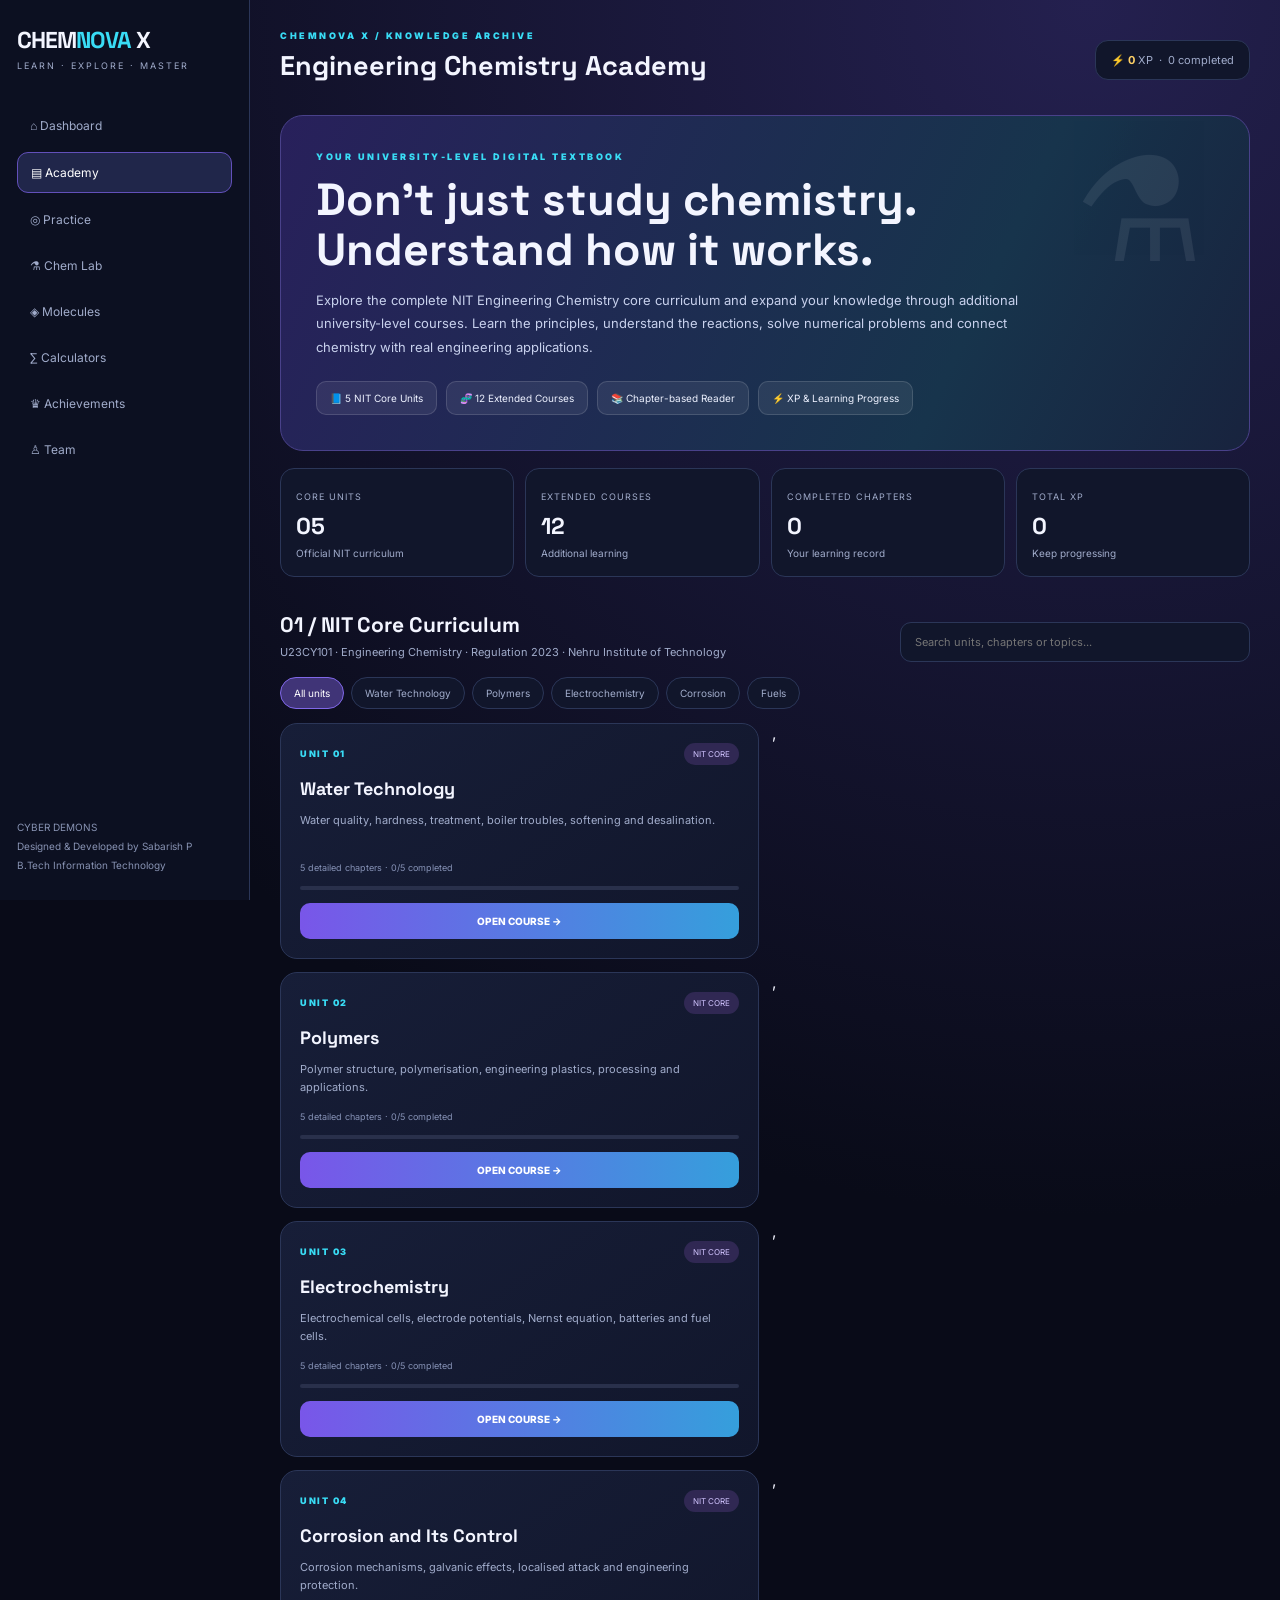
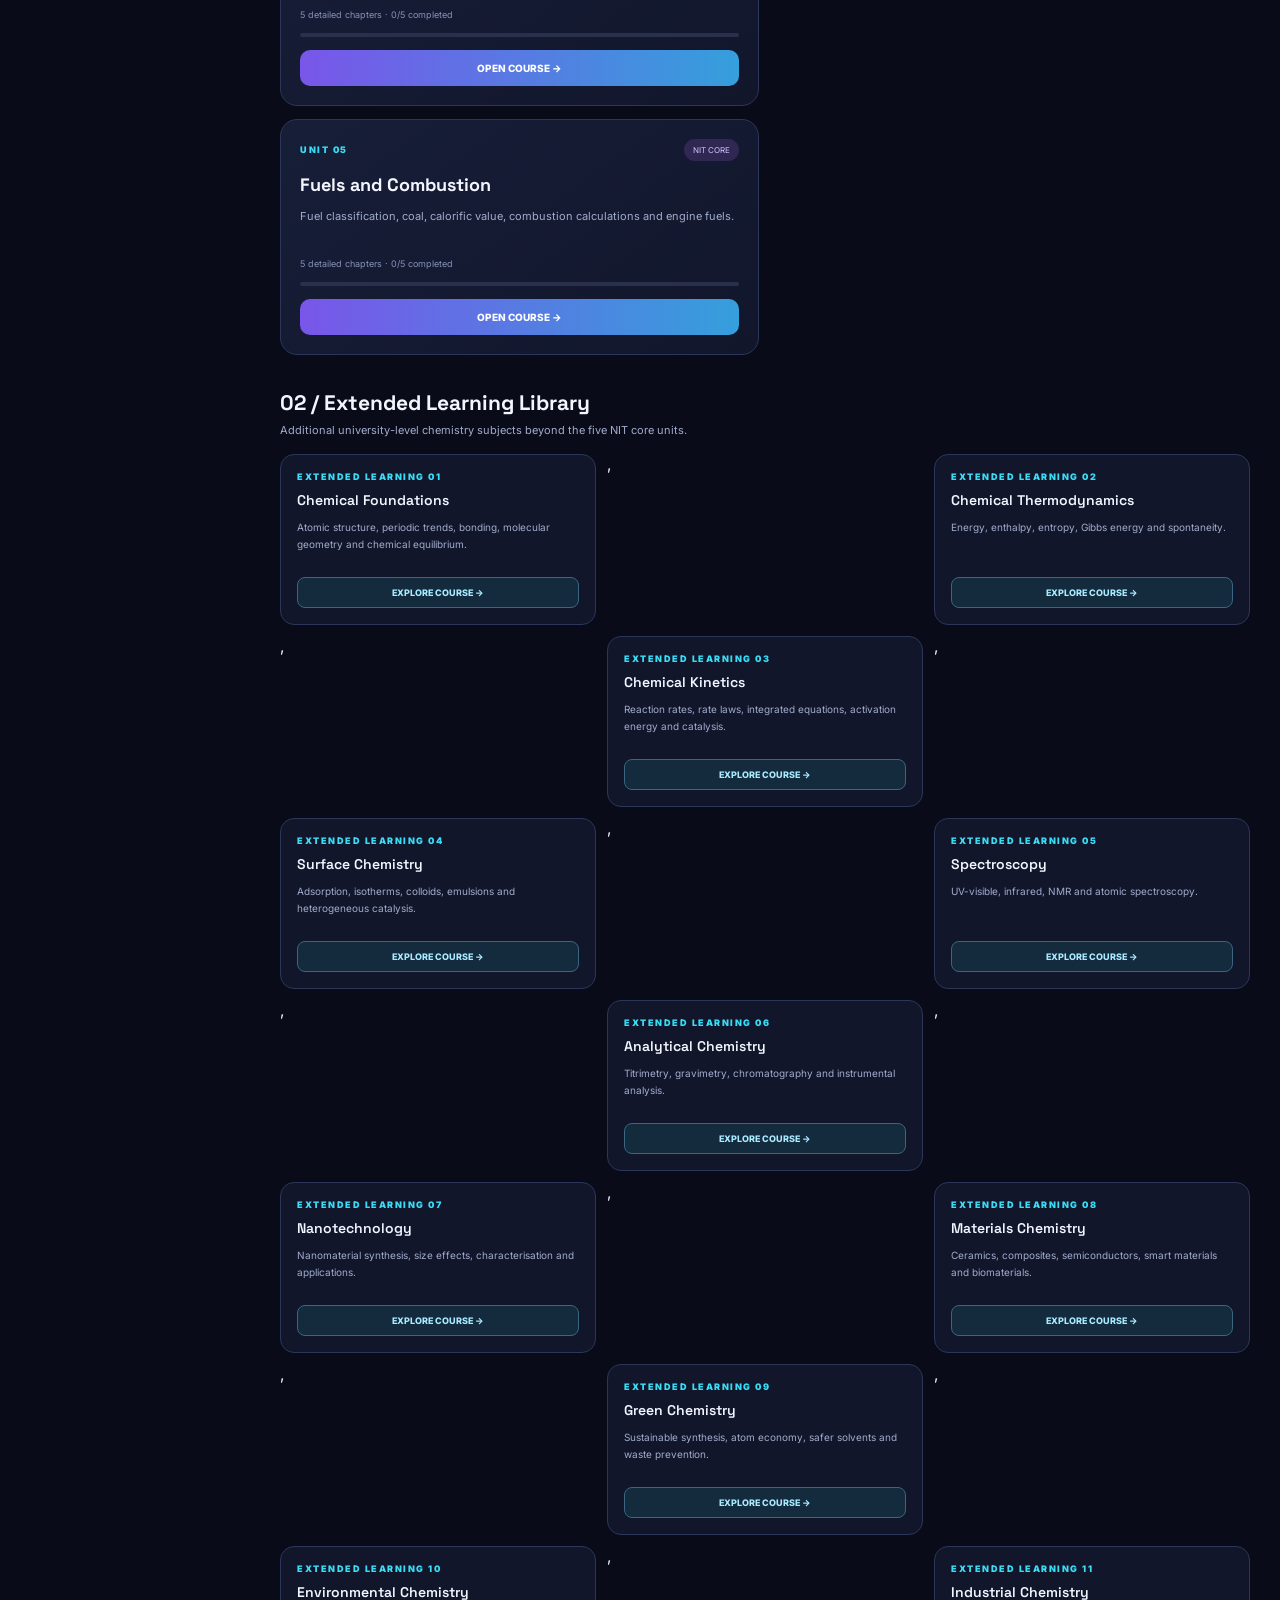
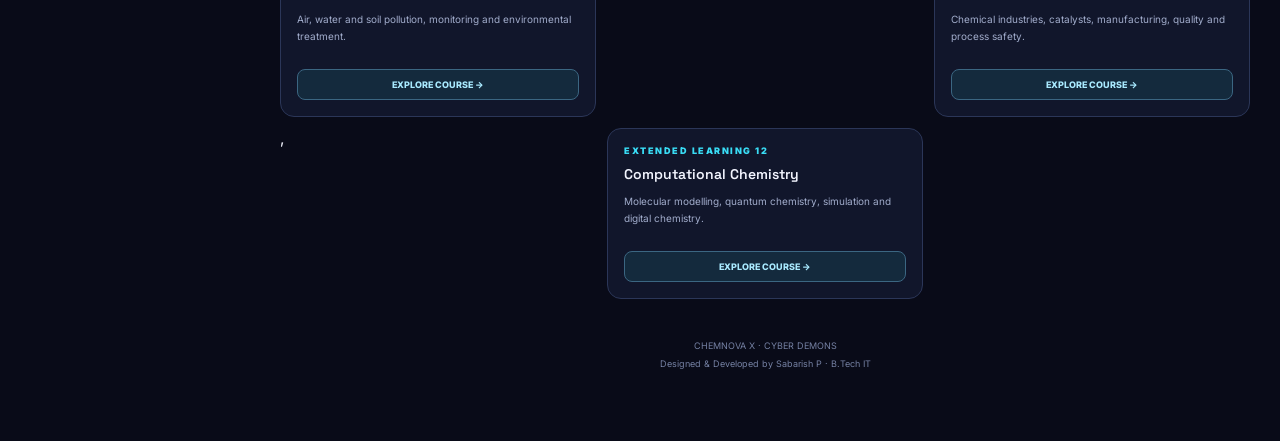
==== commit c0dc9f57: "Update academy.html" ====
--- a/academy.html
+++ b/academy.html
@@ -4,827 +4,1076 @@
 <head>
 <meta charset="UTF-8">
 <meta name="viewport" content="width=device-width, initial-scale=1.0">
-<title>ChemNova X | Nova Academy</title>
-<meta name="theme-color" content="#0b0915">
+<meta name="theme-color" content="#090b18">
+<title>ChemNova X | Academy</title>
+
+<link rel="preconnect" href="https://fonts.googleapis.com">
+<link rel="preconnect" href="https://fonts.gstatic.com" crossorigin>
+<link href="https://fonts.googleapis.com/css2?family=Inter:wght@400;500;600;700;800;900&family=Space+Grotesk:wght@400;500;600;700&display=swap" rel="stylesheet">
+
 <style>
-@import url('https://fonts.googleapis.com/css2?family=Inter:wght@400;500;600;700;800&family=Space+Grotesk:wght@400;500;600;700&display=swap');
-
 :root{
- --bg:#0b0915;--panel:#151126;--panel2:#1c1731;
- --line:rgba(180,150,255,.15);--purple:#a78bfa;
- --cyan:#55e7ed;--pink:#ed8cff;--muted:#a29bb9;
- --white:#f5f2ff;--green:#6ee7b7;--gold:#f5d58b;
+ --bg:#090b18;--panel:#11162b;--panel2:#171e38;--panel3:#202747;
+ --line:#2b3658;--text:#f3f5ff;--muted:#a1accb;
+ --purple:#9368ff;--cyan:#39dcf5;--green:#5ce6a7;
+ --gold:#ffd166;--red:#ff7189;
 }
 *{box-sizing:border-box}
-body{margin:0;background:var(--bg);color:var(--white);font-family:Inter,Arial,sans-serif}
+html{scroll-behavior:smooth}
+body{margin:0;background:radial-gradient(circle at 85% 0%,#24204f 0,transparent 32%),var(--bg);color:var(--text);font-family:Inter,Arial,sans-serif}
 button,input{font:inherit}
 button{cursor:pointer}
-a{color:inherit;text-decoration:none}
-.layout{min-height:100vh}
-.sidebar{
- position:fixed;inset:0 auto 0 0;width:245px;padding:28px 19px;
- background:#100d1d;border-right:1px solid var(--line);z-index:20;
- display:flex;flex-direction:column
-}
-.logo{font:800 25px 'Space Grotesk';letter-spacing:-1.5px}
-.logo span{color:var(--cyan)}
-.tag{font-size:9px;color:var(--muted);letter-spacing:2px;margin:8px 0 36px}
-.navlabel{font-size:9px;color:#716985;letter-spacing:1.8px;margin:0 0 12px 10px}
-.nav{display:grid;gap:6px}
-.nav a{padding:12px;border-radius:10px;color:#b8b0ca;font-size:12px;transition:.2s}
-.nav a:hover,.nav a.active{background:linear-gradient(100deg,rgba(167,139,250,.2),rgba(85,231,237,.06));color:white}
-.nav a.active{border:1px solid rgba(167,139,250,.2)}
-.side-foot{margin-top:auto;font-size:9px;line-height:1.9;color:#746d87;letter-spacing:1px}
-.main{margin-left:245px;padding:30px 4.5%;max-width:1600px}
-.topline{display:flex;justify-content:space-between;align-items:center;gap:15px}
-.eyebrow{font-size:10px;color:var(--cyan);letter-spacing:2px;font-weight:700}
-.xp{font-size:10px;color:var(--muted);letter-spacing:1px}
-.xp b{color:var(--gold);font-size:14px;margin-left:6px}
-h1,h2,h3{font-family:'Space Grotesk',sans-serif}
-.hero{padding:42px 0 28px;max-width:850px}
-.hero h1{font-size:clamp(36px,5vw,62px);line-height:1.03;letter-spacing:-2.7px;margin:15px 0}
-.hero h1 span{background:linear-gradient(90deg,var(--purple),var(--cyan));background-clip:text;color:transparent}
-.hero p{color:var(--muted);font-size:13px;line-height:1.9;max-width:680px}
-.hero-stats{display:flex;gap:12px;flex-wrap:wrap;margin-top:24px}
-.stat-chip{border:1px solid var(--line);background:#151126;padding:11px 15px;border-radius:11px;font-size:10px;color:var(--muted)}
-.stat-chip b{color:var(--white);font-size:14px;margin-right:5px}
-.core-banner{
- display:flex;align-items:center;justify-content:space-between;gap:20px;
- background:linear-gradient(110deg,rgba(167,139,250,.14),rgba(85,231,237,.06));
- border:1px solid rgba(167,139,250,.25);border-radius:17px;padding:20px 22px;margin:20px 0 30px
-}
-.core-banner h3{margin:0 0 7px;font-size:17px}
-.core-banner p{margin:0;color:var(--muted);font-size:11px;line-height:1.7}
-.core-tag{white-space:nowrap;border:1px solid rgba(110,231,183,.3);color:var(--green);padding:8px 11px;border-radius:20px;font-size:9px;letter-spacing:1px}
-.section-head{display:flex;justify-content:space-between;align-items:end;gap:15px;margin:35px 0 16px}
-.section-head h2{font-size:22px;margin:0}
-.section-head p{font-size:11px;color:var(--muted);margin:6px 0 0}
-.toolbar{display:flex;gap:10px;flex-wrap:wrap;margin:20px 0}
-.search{flex:1;min-width:220px;background:#151126;border:1px solid var(--line);border-radius:10px;padding:13px 15px;color:white;outline:none;font-size:12px}
+a{text-decoration:none;color:inherit}
+.app{min-height:100vh;display:grid;grid-template-columns:250px minmax(0,1fr)}
+.sidebar{height:100vh;position:sticky;top:0;background:#0c1021;border-right:1px solid var(--line);padding:25px 17px;display:flex;flex-direction:column;z-index:5}
+.brand{font:800 23px 'Space Grotesk';letter-spacing:-1px}
+.brand span{color:var(--cyan)}
+.tag{font-size:9px;color:var(--muted);letter-spacing:2px;margin-top:5px}
+.nav{display:grid;gap:7px;margin-top:35px}
+.nav a{padding:12px 13px;border-radius:11px;color:var(--muted);font-size:12px;transition:.2s}
+.nav a:hover,.nav a.active{background:#20264a;color:white}
+.nav a.active{border:1px solid #6250ba}
+.side-bottom{margin-top:auto;color:#8792b2;font-size:10px;line-height:1.9}
+.main{width:100%;max-width:1550px;margin:auto;padding:30px}
+.top{display:flex;align-items:center;justify-content:space-between;gap:15px;margin-bottom:25px}
+.eyebrow{font-size:9px;font-weight:900;letter-spacing:2.5px;color:var(--cyan)}
+.top h1{font:700 27px 'Space Grotesk';margin:7px 0}
+.profile{background:var(--panel);border:1px solid var(--line);border-radius:13px;padding:12px 15px;font-size:11px;color:var(--muted);white-space:nowrap}
+.profile strong{color:var(--gold)}
+.hero{position:relative;overflow:hidden;padding:35px;border:1px solid #49418a;border-radius:23px;background:linear-gradient(115deg,#28205b,#17344c 70%,#18233e)}
+.hero:after{content:"⚗";position:absolute;right:45px;top:5px;font-size:145px;opacity:.08;pointer-events:none}
+.hero h2{font:700 clamp(29px,4vw,45px) 'Space Grotesk';line-height:1.12;margin:13px 0;max-width:720px}
+.hero p{color:#c8d1ed;line-height:1.8;font-size:13px;max-width:720px}
+.hero-stats{display:flex;gap:9px;flex-wrap:wrap;margin-top:22px}
+.hero-stat{background:#ffffff12;border:1px solid #ffffff22;border-radius:10px;padding:10px 13px;font-size:10px;color:#edf1ff}
+.quick-row{display:grid;grid-template-columns:repeat(4,1fr);gap:11px;margin-top:17px}
+.quick-card{background:var(--panel);border:1px solid var(--line);border-radius:14px;padding:15px}
+.quick-card small{color:var(--muted);font-size:9px;letter-spacing:1px}
+.quick-card strong{display:block;font:700 23px 'Space Grotesk';margin-top:7px}
+.quick-card span{font-size:10px;color:var(--muted)}
+.section{margin-top:34px}
+.section-head{display:flex;justify-content:space-between;align-items:end;gap:15px;margin-bottom:15px}
+.section-head h2{font:700 21px 'Space Grotesk';margin:0}
+.section-head p{font-size:11px;color:var(--muted);margin:6px 0 0;line-height:1.6}
+.search{width:min(350px,100%);padding:12px 14px;border:1px solid var(--line);border-radius:11px;background:var(--panel);color:white;outline:none;font-size:11px}
 .search:focus{border-color:var(--purple)}
-.filters{display:flex;gap:7px;flex-wrap:wrap}
-.filter{background:#151126;color:var(--muted);border:1px solid var(--line);padding:10px 13px;border-radius:9px;font-size:10px}
-.filter.active{background:rgba(167,139,250,.17);color:white;border-color:var(--purple)}
-.course-grid{display:grid;grid-template-columns:repeat(3,minmax(0,1fr));gap:15px}
-.course{
- background:linear-gradient(145deg,#19142a,#12101e);
- border:1px solid var(--line);border-radius:16px;padding:19px;
- display:flex;flex-direction:column;min-height:270px;transition:.22s
-}
-.course:hover{transform:translateY(-4px);border-color:rgba(167,139,250,.55);box-shadow:0 12px 35px #0004}
-.course-top{display:flex;justify-content:space-between;align-items:center}
-.course-icon{width:42px;height:42px;border-radius:12px;display:grid;place-items:center;background:rgba(167,139,250,.13);font-size:21px}
-.course-type{font-size:8px;letter-spacing:1.1px;color:var(--cyan);border:1px solid rgba(85,231,237,.2);padding:6px 8px;border-radius:20px}
-.course h3{font-size:17px;margin:17px 0 8px}
-.course p{font-size:10px;line-height:1.8;color:var(--muted);margin:0 0 15px}
-.course-meta{display:flex;gap:12px;color:#89819e;font-size:9px;margin-top:auto;padding:12px 0}
-.course-progress{height:4px;background:#302942;border-radius:10px;overflow:hidden;margin-bottom:13px}
-.course-progress span{display:block;height:100%;background:linear-gradient(90deg,var(--purple),var(--cyan));width:0}
-.enter{
- border:0;border-radius:9px;padding:12px;background:linear-gradient(100deg,#9271e8,#4abdc8);
- color:#100d1d;font-weight:800;font-size:10px;letter-spacing:.6px
-}
-.enter:hover{filter:brightness(1.12)}
-.empty{display:none;color:var(--muted);padding:35px;text-align:center;border:1px dashed var(--line);border-radius:14px;font-size:12px}
-.note-box{border:1px solid var(--line);background:#141122;border-radius:14px;padding:17px;margin-top:28px;color:var(--muted);font-size:10px;line-height:1.8}
-.footer{text-align:center;color:#746d87;font-size:10px;line-height:1.9;margin:55px 0 15px}
-
-/* Classroom */
-#classroom{display:none}
-.back-btn,.small-btn{
- background:#211a35;color:#ddd4f4;border:1px solid var(--line);
- padding:10px 13px;border-radius:9px;font-size:10px
-}
-.class-head{padding:25px 0 20px}
-.class-head h1{font-size:clamp(28px,4vw,44px);margin:12px 0}
-.class-head p{font-size:12px;color:var(--muted);line-height:1.8;max-width:750px}
-.class-meta{display:flex;gap:10px;flex-wrap:wrap;margin-top:16px}
-.class-meta span{font-size:9px;color:var(--muted);padding:8px 10px;background:#171329;border:1px solid var(--line);border-radius:8px}
-.class-layout{display:grid;grid-template-columns:minmax(260px,340px) minmax(0,1fr);gap:18px;align-items:start}
-.unit-panel,.lesson-panel{background:#141122;border:1px solid var(--line);border-radius:15px;padding:17px}
-.panel-title{font-size:10px;letter-spacing:1.5px;color:var(--cyan);margin:2px 0 15px}
-.unit-item{border:1px solid var(--line);border-radius:10px;margin:9px 0;overflow:hidden}
-.unit-button{
- width:100%;background:#1a1530;border:0;color:white;text-align:left;
- padding:13px;display:flex;justify-content:space-between;gap:8px;align-items:center
-}
-.unit-button strong{font-size:11px;line-height:1.5}
-.unit-button small{display:block;color:var(--muted);font-size:9px;margin-top:4px}
-.unit-lessons{display:none;padding:7px}
-.unit-item.open .unit-lessons{display:block}
-.lesson-link{
- width:100%;display:block;text-align:left;padding:10px;border:0;border-radius:7px;
- color:#bdb5d0;background:transparent;font-size:10px;line-height:1.5
-}
-.lesson-link:hover{background:#29213f;color:white}
-.lesson-link.selected{background:rgba(85,231,237,.1);color:var(--cyan)}
-.lesson-link.done:after{content:"  ✓";color:var(--green);font-weight:bold}
-.lesson-panel{min-height:440px;padding:25px}
-.lesson-welcome{text-align:center;padding:70px 15px;color:var(--muted)}
-.lesson-welcome .big{font-size:38px}
-.lesson-welcome h2{color:white;font-size:22px}
-.lesson-welcome p{font-size:11px;line-height:1.8}
-.lesson-kicker{color:var(--cyan);font-size:9px;letter-spacing:1.8px}
-.lesson-panel h2{font-size:26px;margin:12px 0}
-.lesson-content{font-size:12px;line-height:1.95;color:#c5bdd8}
-.lesson-content p{margin:12px 0}
-.learning-card{background:#201a34;border:1px solid var(--line);border-radius:11px;padding:15px;margin:17px 0}
-.learning-card h4{color:var(--gold);font-size:11px;margin:0 0 8px}
-.learning-card ul{margin:0;padding-left:18px}
-.learning-card li{margin:5px 0}
-.complete-btn{background:linear-gradient(100deg,#9271e8,#4abdc8);color:#100d1d;border:0;border-radius:9px;padding:12px 16px;font-size:10px;font-weight:800;margin-top:15px}
-.complete-btn:disabled{background:#254438;color:var(--green);cursor:default}
-.reader-nav{display:flex;justify-content:space-between;gap:10px;flex-wrap:wrap;margin-top:20px;border-top:1px solid var(--line);padding-top:15px}
-.reader-nav button{background:#211a35;border:1px solid var(--line);color:#ddd4f4;border-radius:8px;padding:10px 13px;font-size:10px}
-.reader-nav button:disabled{opacity:.35;cursor:not-allowed}
-.class-progress{margin:18px 0}
-.progress-label{display:flex;justify-content:space-between;color:var(--muted);font-size:9px;margin-bottom:7px}
-.progress-track{height:5px;background:#302942;border-radius:10px;overflow:hidden}
-.progress-track span{display:block;height:100%;background:linear-gradient(90deg,var(--purple),var(--cyan));width:0}
-.class-finish{display:none;margin-top:20px;border:1px solid rgba(110,231,183,.3);background:rgba(110,231,183,.07);border-radius:12px;padding:16px;color:var(--green);font-size:11px;line-height:1.7}
-@media(max-width:1100px){.course-grid{grid-template-columns:repeat(2,minmax(0,1fr))}}
-@media(max-width:760px){
- .sidebar{position:relative;width:100%;height:auto;padding:14px 16px;border-right:0;border-bottom:1px solid var(--line)}
- .tag{margin:5px 0 13px}.nav{display:flex;overflow-x:auto;gap:4px}
- .navlabel,.side-foot{display:none}.nav a{white-space:nowrap;padding:9px 11px;font-size:10px}
- .main{margin:0;padding:22px 16px}
- .hero{padding:28px 0 15px}
- .course-grid{grid-template-columns:1fr}
- .class-layout{grid-template-columns:1fr}
- .lesson-panel{min-height:320px}
- .core-banner{align-items:flex-start;flex-direction:column}
+.filters{display:flex;gap:7px;flex-wrap:wrap;margin:14px 0}
+.filter{background:var(--panel);border:1px solid var(--line);color:var(--muted);border-radius:30px;padding:9px 13px;font-size:10px}
+.filter.active{background:#403477;border-color:#8068e8;color:white}
+.course-grid{display:grid;grid-template-columns:repeat(2,minmax(0,1fr));gap:13px}
+.course-card{background:linear-gradient(145deg,var(--panel2),var(--panel));border:1px solid var(--line);border-radius:17px;padding:19px;transition:.2s;min-width:0}
+.course-card:hover{transform:translateY(-3px);border-color:#7561d5}
+.course-top{display:flex;align-items:center;justify-content:space-between;gap:10px}
+.course-no{font-size:9px;font-weight:900;color:var(--cyan);letter-spacing:1.5px}
+.pill{font-size:8px;padding:6px 9px;border-radius:30px;background:#302853;color:#d1c4ff;white-space:nowrap}
+.pill.ext{background:#17354b;color:#a9eaff}
+.course-card h3{font:700 18px 'Space Grotesk';margin:12px 0 7px}
+.course-card p{font-size:11px;color:var(--muted);line-height:1.7;min-height:38px}
+.course-meta{font-size:9px;color:#8793b7;margin:13px 0}
+.course-progress{height:4px;background:#29304b;border-radius:9px;overflow:hidden;margin:10px 0 13px}
+.course-progress span{display:block;height:100%;background:linear-gradient(90deg,var(--purple),var(--cyan))}
+.primary-btn{width:100%;border:0;border-radius:10px;padding:12px;background:linear-gradient(90deg,#7956e9,#359fdc);color:white;font-weight:800;font-size:10px}
+.primary-btn:hover{filter:brightness(1.12)}
+.ext-grid{display:grid;grid-template-columns:repeat(3,minmax(0,1fr));gap:11px}
+.ext-card{background:var(--panel);border:1px solid var(--line);padding:16px;border-radius:14px;transition:.2s}
+.ext-card:hover{border-color:#4a8bb1;transform:translateY(-2px)}
+.ext-card h3{font:600 14px 'Space Grotesk';margin:9px 0}
+.ext-card p{font-size:10px;color:var(--muted);line-height:1.7;min-height:48px}
+.ext-card button{border:1px solid #3b6682;background:#142a3d;color:#a9eaff;border-radius:8px;padding:9px 11px;font-size:9px;width:100%;font-weight:800}
+.reader{display:none;margin-top:30px;background:var(--panel);border:1px solid var(--line);border-radius:19px;overflow:hidden}
+.reader.show{display:block}
+.reader-head{padding:18px 22px;background:#171d37;border-bottom:1px solid var(--line);display:flex;justify-content:space-between;align-items:center;gap:15px}
+.reader-head h2{font:700 19px 'Space Grotesk';margin:6px 0}
+.reader-sub{font-size:10px;color:var(--muted)}
+.reader-progress{height:5px;background:#303753;border-radius:8px;margin-top:11px;overflow:hidden;max-width:500px}
+.reader-progress span{display:block;height:100%;background:linear-gradient(90deg,var(--purple),var(--cyan));width:0}
+.close{background:transparent;border:1px solid var(--line);color:white;border-radius:9px;padding:9px 12px;font-size:10px}
+.reader-body{display:grid;grid-template-columns:255px minmax(0,1fr);min-height:650px}
+.chapter-nav{padding:17px;background:#0e1326;border-right:1px solid var(--line)}
+.chapter-nav h3{font-size:9px;letter-spacing:1.5px;color:var(--muted);margin:4px 8px 13px}
+.chapter-btn{width:100%;display:block;text-align:left;background:transparent;border:0;color:#aeb9d7;padding:11px;border-radius:9px;font-size:10px;line-height:1.5;margin:3px 0}
+.chapter-btn:hover,.chapter-btn.active{background:#29254f;color:white}
+.chapter-btn.done:after{content:"  ✓";color:var(--green);font-weight:900}
+.book{padding:clamp(20px,4vw,48px);max-width:980px;width:100%}
+.book-kicker{font-size:9px;color:var(--cyan);font-weight:900;letter-spacing:2px}
+.book h1{font:700 clamp(25px,3vw,36px) 'Space Grotesk';line-height:1.2;margin:12px 0}
+.book h2{font:700 19px 'Space Grotesk';margin:29px 0 9px;color:#f0edff}
+.book h3{font:700 14px 'Space Grotesk';margin:20px 0 8px}
+.book p,.book li{font-size:12px;line-height:1.95;color:#c4cce3}
+.book ul,.book ol{padding-left:22px}
+.lead{font-size:13px!important;color:#dce5ff!important;line-height:1.9!important}
+.definition{border-left:3px solid var(--cyan);background:#14263a;padding:15px 17px;border-radius:0 10px 10px 0;margin:19px 0;color:#e3edff;font-size:11px;line-height:1.8}
+.formula{background:#0a1021;border:1px solid #364269;border-radius:11px;padding:16px;margin:16px 0;text-align:center;color:#8feaff;font:600 15px 'Space Grotesk';overflow-x:auto}
+.example{background:#132d29;border:1px solid #276b59;border-radius:12px;padding:16px;margin:19px 0}
+.example b{font-size:10px;color:#78efbd;letter-spacing:1px}
+.example p{color:#c8f1df;margin-bottom:5px}
+.note{background:#292344;border:1px solid #51417c;border-radius:11px;padding:15px;margin:18px 0;color:#e0d8ff;font-size:11px;line-height:1.8}
+.warning{background:#38252c;border:1px solid #71404d;border-radius:11px;padding:14px;margin:17px 0;color:#ffd6df;font-size:11px;line-height:1.8}
+.table-wrap{overflow:auto;margin:17px 0}
+table{width:100%;border-collapse:collapse;min-width:440px;font-size:10px}
+th,td{border:1px solid var(--line);padding:10px;text-align:left;line-height:1.6}
+th{background:#242b4c;color:#e7eaff}
+td{color:#c5cde3}
+.question-box{background:#111a31;border:1px solid #354364;border-radius:12px;padding:16px;margin-top:22px}
+.question-box h3{margin:0 0 10px;color:var(--gold)}
+.question-box li{margin:7px 0}
+.lesson-foot{display:flex;justify-content:space-between;align-items:center;gap:9px;margin-top:30px;padding-top:18px;border-top:1px solid var(--line);flex-wrap:wrap}
+.lesson-foot button{border:1px solid var(--line);background:#202747;color:white;border-radius:9px;padding:11px 13px;font-size:10px}
+.lesson-foot .complete{background:#14543e;border-color:#237c5e}
+.lesson-foot button:disabled{opacity:.35;cursor:not-allowed}
+.footer{text-align:center;color:#7581a3;font-size:9px;line-height:2;padding:38px 10px}
+.empty{padding:25px;text-align:center;color:var(--muted);font-size:12px;grid-column:1/-1}
+.hidden{display:none!important}
+@media(max-width:950px){
+ .app{grid-template-columns:1fr}
+ .sidebar{height:auto;position:relative;padding:15px}
+ .nav{display:flex;overflow-x:auto;margin-top:13px}
+ .nav a{white-space:nowrap;padding:10px}
+ .side-bottom{display:none}
+ .main{padding:20px}
+ .ext-grid{grid-template-columns:repeat(2,minmax(0,1fr))}
+}
+@media(max-width:650px){
+ .main{padding:14px}
+ .top{align-items:flex-start;flex-direction:column}
+ .quick-row{grid-template-columns:repeat(2,1fr)}
+ .course-grid,.reader-body{grid-template-columns:1fr}
+ .ext-grid{grid-template-columns:1fr}
+ .section-head{align-items:stretch;flex-direction:column}
+ .search{width:100%}
+ .chapter-nav{border-right:0;border-bottom:1px solid var(--line);max-height:240px;overflow:auto}
+ .reader-head{align-items:flex-start}
+ .hero{padding:23px}
+ .hero:after{right:8px;font-size:100px}
+ .book{padding:21px}
+ .lesson-foot button{flex:1}
 }
 </style>
 </head>
+
 <body>
-<div class="layout">
+<div class="app">
+
 <aside class="sidebar">
- <div class="logo">CHEM<span>NOVA</span> X</div>
+ <div class="brand">CHEM<span>NOVA</span> X</div>
  <div class="tag">LEARN · EXPLORE · MASTER</div>
- <div class="navlabel">LEARNING SPACE</div>
  <nav class="nav">
   <a href="index.html">⌂ Dashboard</a>
-  <a class="active" href="academy.html">▤ Nova Academy</a>
-  <a href="chemlab.html">⚗ Virtual ChemLab</a>
-  <a href="molecular.html">◉ Molecular Studio</a>
-  <a href="calculators.html">∑ Calculation Hub</a>
-  <a href="practice.html">✧ Practice Arena</a>
+  <a class="active" href="academy.html">▤ Academy</a>
+  <a href="practice.html">◎ Practice</a>
+  <a href="chemlab.html">⚗ Chem Lab</a>
+  <a href="molecular.html">◈ Molecules</a>
+  <a href="calculators.html">∑ Calculators</a>
   <a href="achievements.html">♛ Achievements</a>
-  <a href="team.html">♧ Our Team</a>
+  <a href="team.html">♙ Team</a>
  </nav>
- <div class="side-foot">CYBER DEMONS<br>ENGINEERING CHEMISTRY<br>2026</div>
+ <div class="side-bottom">
+  CYBER DEMONS<br>
+  Designed & Developed by Sabarish P<br>
+  B.Tech Information Technology
+ </div>
 </aside>
 
 <main class="main">
- <section id="academy">
-  <div class="topline">
-   <div class="eyebrow">NOVA ACADEMIC SYSTEM / COURSE LIBRARY</div>
-   <div class="xp">✦ YOUR XP <b id="xpValue">0</b></div>
+
+ <header class="top">
+  <div>
+   <div class="eyebrow">CHEMNOVA X / KNOWLEDGE ARCHIVE</div>
+   <h1>Engineering Chemistry Academy</h1>
   </div>
-
-  <div class="hero">
-   <div class="eyebrow">YOUR NEXT LEVEL STARTS HERE</div>
-   <h1>Enter the world of<br><span>Chemistry.</span></h1>
-   <p>Explore your college Engineering Chemistry syllabus, master important concepts, understand real engineering applications and expand your knowledge beyond the classroom. Every course opens into its own learning space.</p>
-   <div class="hero-stats">
-    <div class="stat-chip"><b id="courseCount">12</b> Learning paths</div>
-    <div class="stat-chip"><b>05</b> NIT syllabus units</div>
-    <div class="stat-chip"><b>A–Z</b> Extended learning</div>
-    <div class="stat-chip"><b id="completedCount">0</b> Completed courses</div>
+  <div class="profile">⚡ <strong id="xp">0</strong> XP &nbsp;·&nbsp; <span id="readCount">0</span> completed</div>
+ </header>
+
+ <section class="hero">
+  <div class="eyebrow">YOUR UNIVERSITY-LEVEL DIGITAL TEXTBOOK</div>
+  <h2>Don't just study chemistry.<br>Understand how it works.</h2>
+  <p>
+   Explore the complete NIT Engineering Chemistry core curriculum and expand your knowledge
+   through additional university-level courses. Learn the principles, understand the reactions,
+   solve numerical problems and connect chemistry with real engineering applications.
+  </p>
+  <div class="hero-stats">
+   <div class="hero-stat">📘 5 NIT Core Units</div>
+   <div class="hero-stat">🧬 12 Extended Courses</div>
+   <div class="hero-stat">📚 Chapter-based Reader</div>
+   <div class="hero-stat">⚡ XP & Learning Progress</div>
+  </div>
+ </section>
+
+ <div class="quick-row">
+  <div class="quick-card"><small>CORE UNITS</small><strong>05</strong><span>Official NIT curriculum</span></div>
+  <div class="quick-card"><small>EXTENDED COURSES</small><strong>12</strong><span>Additional learning</span></div>
+  <div class="quick-card"><small>COMPLETED CHAPTERS</small><strong id="completedStat">0</strong><span>Your learning record</span></div>
+  <div class="quick-card"><small>TOTAL XP</small><strong id="xpStat">0</strong><span>Keep progressing</span></div>
+ </div>
+
+ <section class="section" id="core">
+  <div class="section-head">
+   <div>
+    <h2>01 / NIT Core Curriculum</h2>
+    <p>U23CY101 · Engineering Chemistry · Regulation 2023 · Nehru Institute of Technology</p>
+   </div>
+   <input class="search" id="search" placeholder="Search units, chapters or topics...">
+  </div>
+  <div class="filters">
+   <button class="filter active" data-filter="all">All units</button>
+   <button class="filter" data-filter="water">Water Technology</button>
+   <button class="filter" data-filter="polymer">Polymers</button>
+   <button class="filter" data-filter="electro">Electrochemistry</button>
+   <button class="filter" data-filter="corrosion">Corrosion</button>
+   <button class="filter" data-filter="fuel">Fuels</button>
+  </div>
+  <div class="course-grid" id="coreGrid"></div>
+ </section>
+
+ <section class="section" id="extended">
+  <div class="section-head">
+   <div>
+    <h2>02 / Extended Learning Library</h2>
+    <p>Additional university-level chemistry subjects beyond the five NIT core units.</p>
    </div>
   </div>
-
-  <div class="core-banner">
-   <div>
-    <h3>🎓 Nehru Institute · Official Core Syllabus</h3>
-    <p>U23CY101 · Engineering Chemistry · Regulation 2023 (CBCS Pattern). Five syllabus units are organised into lessons based on your uploaded college Engineering Chemistry book.</p>
+  <div class="ext-grid" id="extendedGrid"></div>
+ </section>
+
+ <section class="reader" id="reader">
+  <div class="reader-head">
+   <div style="flex:1;min-width:0">
+    <div class="eyebrow" id="readerUnit">NIT CORE TEXTBOOK</div>
+    <h2 id="readerTitle">Chapter reader</h2>
+    <div class="reader-sub" id="readerSub">Select a chapter to begin learning.</div>
+    <div class="reader-progress"><span id="readProgress"></span></div>
    </div>
-   <div class="core-tag">NIT CORE · 5 UNITS</div>
+   <button class="close" id="closeReader">✕ Close</button>
   </div>
-
-  <div class="section-head">
-   <div><h2>Explore Courses</h2><p>Choose a course to enter its classroom and open the lessons.</p></div>
-  </div>
-
-  <div class="toolbar">
-   <input class="search" id="searchInput" placeholder="Search courses, chapters or topics..." oninput="renderCourses()">
-   <div class="filters">
-    <button class="filter active" data-filter="all" onclick="setFilter('all',this)">All</button>
-    <button class="filter" data-filter="core" onclick="setFilter('core',this)">NIT Core</button>
-    <button class="filter" data-filter="foundation" onclick="setFilter('foundation',this)">Foundation</button>
-    <button class="filter" data-filter="advanced" onclick="setFilter('advanced',this)">Advanced</button>
-    <button class="filter" data-filter="future" onclick="setFilter('future',this)">Future Science</button>
-   </div>
-  </div>
-
-  <div class="course-grid" id="courseGrid"></div>
-  <div class="empty" id="emptyState">No matching courses found. Try another search.</div>
-
-  <div class="note-box">
-   <b style="color:var(--gold)">Syllabus note:</b>
-   The five NIT Core courses follow the U23CY101 syllabus in your uploaded Engineering Chemistry book. Other courses are additional learning paths for broader engineering knowledge; they are not represented as compulsory NIT syllabus units.
+  <div class="reader-body">
+   <aside class="chapter-nav">
+    <h3>COURSE CONTENTS</h3>
+    <div id="chapterList"></div>
+   </aside>
+   <article class="book" id="book"></article>
   </div>
  </section>
 
- <section id="classroom">
-  <button class="back-btn" onclick="backToAcademy()">← BACK TO ACADEMY</button>
-  <div class="class-head">
-   <div class="eyebrow" id="classType">NOVA CLASSROOM</div>
-   <h1 id="classTitle">Course title</h1>
-   <p id="classDescription"></p>
-   <div class="class-meta">
-    <span id="classUnits">0 Units</span>
-    <span id="classLessons">0 Lessons</span>
-    <span id="classStatus">Not started</span>
-   </div>
-   <div class="class-progress">
-    <div class="progress-label"><span>YOUR COURSE PROGRESS</span><span id="progressText">0%</span></div>
-    <div class="progress-track"><span id="progressBar"></span></div>
-   </div>
-  </div>
-
-  <div class="class-layout">
-   <div class="unit-panel">
-    <div class="panel-title">COURSE CONTENT · UNITS & LESSONS</div>
-    <div id="unitList"></div>
-   </div>
-   <div class="lesson-panel" id="lessonPanel">
-    <div class="lesson-welcome">
-     <div class="big">✧</div>
-     <h2>Your classroom is ready.</h2>
-     <p>Select a unit on the left, then choose a lesson to begin learning.<br>Each lesson includes an explanation and key learning points.</p>
-    </div>
-   </div>
-  </div>
-  <div class="class-finish" id="classFinish">
-   <b>🏆 COURSE COMPLETED!</b><br>
-   You have completed every lesson in this learning path. Your progress is saved on this device.
-  </div>
- </section>
-
- <div class="footer">
-  CHEMNOVA X · NOVA ACADEMY<br>
-  LEARN · EXPLORE · EXPERIMENT · MASTER<br>
-  Designed & Developed by Sabarish P · Team Cyber Demons<br>
-  B.Tech IT · 2026
- </div>
+ <footer class="footer">
+  CHEMNOVA X · CYBER DEMONS<br>
+  Designed & Developed by Sabarish P · B.Tech IT
+ </footer>
 </main>
 </div>
 
 <script>
 /* =========================================================
-   CHEMNOVA X COURSE LIBRARY
-   NIT CORE: U23CY101 – Five official syllabus units.
-   EXTENDED: Additional engineering chemistry learning.
+   CHEMNOVA X ACADEMY
+   Original learning content based on the NIT U23CY101
+   Engineering Chemistry curriculum and extended subjects.
 ========================================================= */
 
-const courses = [
-{
- id:"water",title:"Water Technology",icon:"💧",category:"core",
- type:"NIT CORE · UNIT 01",level:"Engineering",
- description:"Understand water sources, impurities, hardness, water treatment, boiler troubles, softening and desalination.",
- units:[
-  {title:"Introduction to Water Technology",lessons:[
-   ["Sources of Water","Water is obtained from rain, rivers, lakes, wells, springs and seawater. Rainwater is comparatively pure, while seawater contains a high concentration of dissolved salts. Surface water and groundwater are commonly treated for domestic and industrial use.","Rainwater, surface water, groundwater and seawater are the main sources. Water treatment makes raw water suitable for its intended use."],
-   ["Impurities in Water","Water may contain suspended particles, colloidal matter, dissolved salts, dissolved gases and microorganisms. These impurities affect colour, taste, hardness, safety and industrial performance.","Physical impurities include sand and organic matter. Chemical impurities include dissolved salts and gases. Biological impurities include bacteria and fungi."],
-   ["Types of Water","Water is commonly classified based on dissolved substances and its behaviour with soap. Hard water contains dissolved calcium and magnesium salts, while soft water forms lather readily.","Hardness is mainly caused by calcium and magnesium ions. Water quality requirements vary according to domestic and industrial applications."]
-  ]},
-  {title:"Hardness of Water",lessons:[
-   ["Temporary and Permanent Hardness","Temporary hardness is mainly due to calcium and magnesium bicarbonates and can be removed by boiling or suitable treatment. Permanent hardness is associated with salts such as chlorides and sulphates.","Temporary hardness is also called carbonate hardness. Permanent hardness is not removed by ordinary boiling."],
-   ["Expression and Units of Hardness","Water hardness is commonly expressed as calcium carbonate equivalent. This provides a common basis for comparing the hardness contribution of different dissolved salts.","Common units include ppm, mg/L as CaCO₃ and degree-based hardness units. For dilute water solutions, 1 ppm is approximately 1 mg/L."],
-   ["EDTA Method of Estimation","The EDTA complexometric titration method estimates total hardness by forming stable complexes with calcium and magnesium ions. An indicator helps identify the end point during titration.","EDTA binds metal ions in a 1:1 molar ratio. The method uses a suitable buffer and Eriochrome Black T indicator for total hardness estimation."]
-  ]},
-  {title:"Problems and Effects of Hard Water",lessons:[
-   ["Hardness Calculations","Hardness calculations convert the concentration of a dissolved salt into its equivalent CaCO₃ concentration. The equivalent approach allows different salts to be added and compared.","CaCO₃ equivalent = (Amount of substance × Equivalent weight of CaCO₃) / Equivalent weight of substance."],
-   ["Disadvantages of Hard Water","Hard water consumes more soap, forms deposits and can reduce heat-transfer efficiency. In industrial systems it may cause scale formation and operational problems.","Hardness can increase soap consumption, cause deposits in pipes and boilers, and reduce the efficiency of heating equipment."]
-  ]},
-  {title:"Boiler Troubles and Water Treatment",lessons:[
-   ["Scale and Sludge Formation","Scale is a hard deposit that forms on boiler surfaces, while sludge is a softer deposit that may settle in cooler parts. Both interfere with efficient boiler operation.","Deposits reduce heat transfer and may cause overheating. Proper feed-water treatment and periodic maintenance reduce these problems."],
-   ["External Water Treatment","External treatment removes undesirable substances before water enters a boiler. Demineralisation uses ion-exchange materials to remove dissolved cations and anions.","External treatment includes processes performed outside the boiler. Demineralisation produces water with greatly reduced dissolved ionic content."],
-   ["Internal Water Treatment","Internal conditioning uses suitable chemicals inside the boiler system to control scale-forming substances. The syllabus includes carbonate, phosphate and Calgon conditioning.","Carbonate, phosphate and Calgon treatments help convert scale-forming substances into forms that can be managed or removed."],
-   ["Desalination by Reverse Osmosis","Reverse osmosis uses pressure to force water through a semipermeable membrane. The membrane allows water to pass while rejecting a large proportion of dissolved salts.","Reverse osmosis is used for brackish-water treatment and desalination. Membrane performance depends on pressure, feed-water quality and maintenance."]
-  ]}
- ]
-},
-{
- id:"polymers",title:"Polymers",icon:"🧬",category:"core",
- type:"NIT CORE · UNIT 02",level:"Engineering",
- description:"Study polymer classification, functionality, polymerisation mechanisms, industrial plastics, Nylon, epoxy resin and moulding.",
- units:[
-  {title:"Polymer Fundamentals",lessons:[
-   ["Introduction to Polymers","Polymers are large molecules formed by joining many repeating smaller units called monomers. Their properties depend on molecular structure, chain length and the type of bonding.","Examples include natural polymers such as cellulose and synthetic polymers such as polyethylene. Polymer science supports materials engineering."],
-   ["Classification of Polymers","Polymers may be classified as natural or synthetic, and as thermoplastics or thermosetting materials based on their behaviour when heated.","Thermoplastics can generally be softened and reshaped repeatedly. Thermosetting polymers form cross-linked structures that do not remelt in the same way."],
-   ["Functionality and Degree of Polymerisation","Functionality describes the number of bonding sites available in a monomer. Degree of polymerisation represents the number of repeating units in a polymer chain.","Functionality influences the type of polymer structure formed. Higher degree of polymerisation generally indicates longer polymer chains."]
-  ]},
-  {title:"Polymerisation",lessons:[
-   ["Addition Polymerisation","Addition polymerisation joins unsaturated monomers without eliminating small molecules. The process can proceed through initiation, propagation and termination steps.","Ethylene can form polyethylene through chain-growth polymerisation. Free-radical polymerisation is an important mechanism."],
-   ["Free-Radical Mechanism","Free-radical addition polymerisation involves the generation of reactive radicals, chain growth by successive monomer addition and eventual termination.","The three major stages are initiation, propagation and termination. Reaction conditions influence the polymer's molecular mass and structure."],
-   ["Condensation Polymerisation","Condensation polymerisation involves reactions between functional groups and commonly releases small molecules such as water or methanol.","Nylon 6,6 is an example of a condensation polymer formed from suitable bifunctional monomers."],
-   ["Copolymerisation","Copolymerisation uses two or more different monomer types to create a polymer with combined or modified properties.","Copolymer composition and monomer arrangement influence strength, flexibility, chemical resistance and processing behaviour."]
-  ]},
-  {title:"Polymer Processing and Applications",lessons:[
-   ["Polymerisation Techniques","Bulk, solution, suspension and emulsion polymerisation are techniques used to control reaction conditions, heat removal and product form.","Bulk uses monomer directly. Solution uses a solvent. Suspension disperses droplets. Emulsion uses an emulsifying system."],
-   ["Nylon 6,6 and Nylon 10","Nylon materials are polyamides valued for strength, wear resistance and engineering applications. Nylon 6,6 is prepared from hexamethylenediamine and adipic acid.","Nylon 6,6 is used in fibres and engineering components. Nylon 10 is included in the college syllabus as an important polymer."],
-   ["Epoxy Resin","Epoxy resins are thermosetting materials that cure through chemical reactions to form strong cross-linked structures.","They are used in adhesives, protective coatings, electrical insulation and composite materials."],
-   ["Engineering Plastics: PVC, PTFE and Bakelite","PVC, PTFE and Bakelite illustrate the range of properties available from engineering plastics. Their applications depend on chemical resistance, thermal behaviour and mechanical properties.","PVC is used in pipes and insulation. PTFE offers excellent chemical resistance and low friction. Bakelite is a thermosetting material used in electrical components."],
-   ["Compounding and Moulding","Plastic compounding combines polymers with additives such as fillers, stabilisers, pigments and plasticisers. Moulding converts prepared material into useful shapes.","Injection moulding forces softened plastic into a mould cavity. Cooling and solidification produce the required component."]
-  ]}
- ]
-},
-{
- id:"electrochemistry",title:"Electrochemistry",icon:"⚡",category:"core",
- type:"NIT CORE · UNIT 03",level:"Engineering",
- description:"Explore electrochemical cells, electrode potentials, Nernst equation, reference electrodes, batteries, fuel cells, solar cells and electric vehicles.",
- units:[
-  {title:"Electrochemical Principles",lessons:[
-   ["Introduction to Electrochemistry","Electrochemistry studies the relationship between chemical reactions and electrical energy. Chemical reactions can produce electricity, and electrical energy can drive chemical changes.","Oxidation involves loss of electrons. Reduction involves gain of electrons. These processes occur together in redox reactions."],
-   ["Electrochemical Cells","An electrochemical cell converts chemical energy into electrical energy or uses electrical energy to drive a chemical reaction.","Galvanic cells produce electrical energy from spontaneous reactions. Electrolytic cells use an external power source."],
-   ["Cell Representation","A cell diagram is a compact notation showing electrodes, electrolytes and the salt bridge arrangement in an electrochemical cell.","A single vertical line represents a phase boundary. A double vertical line commonly represents a salt bridge or liquid junction."]
-  ]},
-  {title:"Electrode Potential and Cell EMF",lessons:[
-   ["Reversible and Irreversible Cells","A reversible cell can be driven in the reverse direction by an infinitesimal change in the opposing potential under ideal conditions. Irreversible cells do not satisfy this behaviour.","Reversibility is an important thermodynamic concept. Practical cells may show losses due to resistance and polarisation."],
-   ["Electrode Potential","Electrode potential describes the tendency of an electrode reaction to occur as oxidation or reduction. It is measured relative to a reference electrode.","Standard electrode potentials are measured under specified standard conditions and help compare redox tendencies."],
-   ["Nernst Equation","The Nernst equation relates electrode or cell potential to standard potential, temperature and the reaction quotient.","At 25°C, the equation can be written using a logarithmic term with 0.0591/n for base-10 logarithms."],
-   ["Calomel and Standard Hydrogen Electrodes","Reference electrodes provide a stable comparison potential. The standard hydrogen electrode is the primary reference, while the calomel electrode is a commonly used secondary reference.","Reference electrode selection is important for reliable electrochemical measurements."]
-  ]},
-  {title:"Electrochemical Applications",lessons:[
-   ["Glass Electrode and Electrochemical Series","A glass electrode is used for pH measurement. The electrochemical series arranges electrode potentials and helps predict cell reactions and relative oxidising or reducing strength.","The electrochemical series supports prediction of cell EMF, displacement reactions and corrosion tendencies."],
-   ["Alkaline and Lead Storage Batteries","Batteries store chemical energy and deliver electrical energy through electrochemical reactions. Alkaline batteries are commonly primary cells, while lead storage batteries are rechargeable.","Battery performance depends on electrode materials, electrolyte, capacity, voltage and operating conditions."],
-   ["Hydrogen–Oxygen Fuel Cell","A hydrogen–oxygen fuel cell converts the chemical energy of hydrogen and oxygen directly into electrical energy, producing water as the principal reaction product.","Fuel cells can offer high efficiency and low point-of-use emissions when supplied with suitable hydrogen."],
-   ["Solar Cells and Electric Vehicles","Solar cells convert light energy into electrical energy through photovoltaic effects. Electric vehicles use electric motors and rechargeable battery systems for propulsion.","Solar-cell output depends on illumination and device characteristics. EV performance depends on battery capacity, motor efficiency and charging systems."]
-  ]}
- ]
-},
-{
- id:"corrosion",title:"Corrosion and Its Control",icon:"🛡️",category:"core",
- type:"NIT CORE · UNIT 04",level:"Engineering",
- description:"Learn chemical and electrochemical corrosion, galvanic effects, pitting, crevice corrosion, corrosion factors and protection methods.",
- units:[
-  {title:"Fundamentals of Corrosion",lessons:[
-   ["Introduction and Causes of Corrosion","Corrosion is the gradual deterioration of a material, usually a metal, due to chemical or electrochemical interaction with its environment.","Moisture, oxygen, salts, pollutants, temperature and material properties can influence corrosion."],
-   ["Consequences of Corrosion","Corrosion can reduce structural strength, cause leakage, damage equipment and increase maintenance costs.","Corrosion prevention is important in pipelines, bridges, vehicles, chemical plants and marine structures."],
-   ["Classification of Corrosion","Corrosion is commonly classified into dry chemical corrosion and wet electrochemical corrosion.","Dry corrosion generally involves direct chemical attack. Wet corrosion involves electrochemical reactions in the presence of an electrolyte."]
-  ]},
-  {title:"Types and Mechanisms",lessons:[
-   ["Chemical or Dry Corrosion","Dry corrosion occurs through direct reaction between a metal and gases such as oxygen, often at elevated temperatures.","Oxide-film properties influence whether the corrosion layer protects the metal or allows further attack."],
-   ["Wet or Electrochemical Corrosion","Wet corrosion occurs through anodic metal dissolution and a corresponding cathodic reaction in an electrolyte.","The anodic region undergoes oxidation. The cathodic region supports reduction reactions."],
-   ["Galvanic Corrosion","Galvanic corrosion can occur when dissimilar metals are electrically connected in the presence of an electrolyte.","The more active metal generally becomes the anode and corrodes faster. Material selection and electrical isolation can reduce the risk."],
-   ["Differential Aeration and Localised Corrosion","Differences in oxygen concentration across a metal surface can create electrochemical cells. Pitting and crevice corrosion are important localised forms.","Pitting creates small deep cavities. Crevice corrosion occurs in shielded gaps. Pipeline corrosion can involve complex environmental and electrochemical effects."]
-  ]},
-  {title:"Corrosion Prevention",lessons:[
-   ["Factors Influencing Corrosion","Corrosion rate depends on material composition, surface condition, temperature, moisture, pH, oxygen availability and electrolyte conductivity.","Understanding the environment helps engineers choose suitable materials and protection strategies."],
-   ["Material Selection and Design","Engineers reduce corrosion risk by choosing compatible materials and designing structures to avoid stagnant water, narrow crevices and unfavourable metal combinations.","Good design includes drainage, access for inspection, compatible joints and suitable material selection."],
-   ["Sacrificial Anode Protection","Sacrificial anode protection connects a more active metal to the structure being protected. The active metal corrodes preferentially.","Zinc and magnesium are common sacrificial-anode materials in suitable applications."],
-   ["Impressed Current Cathodic Protection","Impressed current protection uses an external DC power supply and auxiliary anodes to maintain the protected structure as a cathode.","It is used for structures such as buried pipelines, storage tanks and marine installations."]
-  ]}
- ]
-},
-{
- id:"fuels",title:"Fuels and Combustion",icon:"🔥",category:"core",
- type:"NIT CORE · UNIT 05",level:"Engineering",
- description:"Study fuel classification, calorific value, combustion, coal analysis, coke manufacture, synthetic petrol, knocking, LPG and CNG.",
- units:[
-  {title:"Fuel Fundamentals",lessons:[
-   ["Introduction and Classification of Fuels","A fuel is a material that releases usable energy during a chemical reaction, usually combustion. Fuels may be classified as solid, liquid or gaseous.","Coal is a solid fuel, petrol is a liquid fuel, and LPG and CNG are gaseous fuels."],
-   ["Requirements of a Good Fuel","A good fuel should provide high useful heat, ignite safely, have suitable availability and cost, and produce manageable combustion products.","Fuel selection considers calorific value, storage, transport, emissions, safety and combustion behaviour."],
-   ["Principles of Combustion","Combustion is a chemical reaction between a fuel and an oxidiser, commonly oxygen, that releases heat.","Complete combustion generally requires sufficient oxygen and proper mixing. Incomplete combustion may produce carbon monoxide and soot."]
-  ]},
-  {title:"Calorific Value and Combustion Behaviour",lessons:[
-   ["Calorific Value","Calorific value is the heat released by complete combustion of a unit quantity of fuel under specified conditions.","It is commonly expressed in kJ/kg for solid and liquid fuels and kJ/m³ for gaseous fuels."],
-   ["Gross and Net Calorific Values","Gross calorific value includes the heat recovered when water vapour in the products condenses. Net calorific value excludes this latent heat recovery.","GCV is generally greater than NCV because it includes the heat associated with condensation of water vapour."],
-   ["Explosive Range and Ignition Temperature","A combustible gas-air mixture burns or explodes only within a suitable concentration range. Ignition temperature is the minimum temperature at which a substance ignites under specified conditions.","The lower and upper flammability limits define the explosive range. Safe fuel handling requires control of ignition sources and ventilation."]
-  ]},
-  {title:"Industrial Fuels",lessons:[
-   ["Coal and Its Varieties","Coal is a carbon-rich solid fuel formed from ancient plant matter. Its grade and properties vary with rank and composition.","Coal varieties differ in carbon content, moisture, volatile matter and heating value."],
-   ["Proximate Analysis of Coal","Proximate analysis estimates moisture, volatile matter, ash and fixed carbon. It provides useful information about coal quality and combustion behaviour.","The results help compare fuels and assess suitability for industrial applications."],
-   ["Metallurgical Coke and Otto–Hoffmann Process","Metallurgical coke is a strong carbon-rich material used in iron production. The Otto–Hoffmann by-product process carbonises coal in coke ovens and recovers useful by-products.","Coke provides heat, acts as a reducing agent and supports the structure of the blast-furnace charge."],
-   ["Bergius Process and Synthetic Petrol","The Bergius process is a historical coal-hydrogenation route for producing liquid fuels from coal under high pressure and temperature.","It is an important example of synthetic fuel technology and coal conversion."],
-   ["Knocking, Octane and Cetane Numbers","Knocking is abnormal combustion that can cause noise, reduced performance and engine stress. Octane number indicates petrol's resistance to knocking; cetane number relates to diesel ignition quality.","Higher octane rating indicates greater resistance to spark-ignition knock. Cetane rating is associated with diesel ignition delay."],
-   ["LPG and CNG","Liquefied petroleum gas and compressed natural gas are gaseous fuels stored under different conditions and used in domestic, transport and industrial applications.","LPG is stored as a liquid under pressure. CNG is natural gas stored in compressed form."]
-  ]}
- ]
-},
-
-/* EXTENDED ENGINEERING CHEMISTRY COURSES */
-{
- id:"fundamentals",title:"Engineering Chemistry Foundations",icon:"⚗️",category:"foundation",
- type:"FOUNDATION PATH",level:"Foundation",
- description:"Build the scientific foundations needed to understand matter, atomic structure, bonding, chemical reactions and quantitative chemistry.",
- units:[
-  {title:"Matter and Atomic Structure",lessons:[
-   ["Matter, Elements and Compounds","Matter has mass and occupies space. Elements contain one type of atom, while compounds contain elements chemically combined in definite proportions.","Matter may be classified as pure substances and mixtures. Chemical properties depend on composition and structure."],
-   ["Atomic Models and Electronic Structure","Atomic models describe the structure of atoms and the arrangement of electrons around the nucleus.","Electron configuration helps explain valency, periodic trends and chemical bonding."],
-   ["Periodic Properties","Periodic properties include atomic radius, ionisation energy, electron affinity and electronegativity.","These trends help predict reactivity, bonding and the behaviour of elements."]
-  ]},
-  {title:"Chemical Bonding and Reactions",lessons:[
-   ["Ionic and Covalent Bonding","Ionic bonding involves electrostatic attraction between oppositely charged ions. Covalent bonding involves sharing electron pairs.","Bond type influences melting point, conductivity, solubility and material properties."],
-   ["Metallic and Hydrogen Bonding","Metallic bonding involves delocalised electrons in a metal lattice. Hydrogen bonding is an attraction involving hydrogen bonded to highly electronegative atoms.","These interactions help explain conductivity, strength, boiling points and properties of materials."],
-   ["Chemical Equations and Stoichiometry","Balanced chemical equations represent conservation of atoms. Stoichiometry uses mole ratios to calculate quantities of reactants and products.","The mole concept connects microscopic particles with measurable laboratory quantities."]
-  ]}
- ]
-},
-{
- id:"thermodynamics",title:"Chemical Thermodynamics",icon:"🌡️",category:"advanced",
- type:"ADVANCED ENGINEERING",level:"Advanced",
- description:"Understand energy, enthalpy, entropy, thermodynamic laws, Gibbs free energy and the energetics of chemical processes.",
- units:[
-  {title:"Thermodynamic Basics",lessons:[
-   ["Systems, Surroundings and Boundaries","A thermodynamic system is the part selected for study. Everything outside it is the surroundings, and the boundary separates the two.","Systems may be open, closed or isolated depending on the exchange of matter and energy."],
-   ["State Functions and Processes","A state function depends only on the current state of a system, while a path function depends on the process followed.","Pressure, volume, temperature and internal energy are common thermodynamic properties."],
-   ["First Law of Thermodynamics","The first law expresses conservation of energy. Energy transferred as heat or work changes the internal energy of a system.","The sign convention must be stated when applying energy-balance equations."]
-  ]},
-  {title:"Energy and Spontaneity",lessons:[
-   ["Enthalpy and Heat Capacity","Enthalpy is a thermodynamic property useful for analysing heat changes at constant pressure. Heat capacity measures the energy required to change temperature.","Enthalpy changes are important in reactions, phase changes and industrial heating processes."],
-   ["Entropy and the Second Law","Entropy is a measure associated with energy dispersal and the number of accessible microscopic arrangements. The second law identifies the direction of spontaneous processes.","For an isolated system, total entropy does not decrease in a spontaneous process."],
-   ["Gibbs Free Energy","Gibbs free energy combines enthalpy and entropy contributions at constant temperature and pressure.","A negative Gibbs free-energy change indicates thermodynamic favourability under the stated conditions, not necessarily a fast reaction."]
-  ]}
- ]
-},
-{
- id:"spectroscopy",title:"Spectroscopy and Instrumental Analysis",icon:"🔬",category:"advanced",
- type:"ADVANCED ENGINEERING",level:"Advanced",
- description:"Explore how instruments identify substances and study molecular structure using light, radiation and separation techniques.",
- units:[
-  {title:"Spectroscopic Foundations",lessons:[
-   ["Electromagnetic Radiation","Electromagnetic radiation has wavelength, frequency and energy. Different regions of the spectrum interact with matter in different ways.","The relationship E = hν connects photon energy with frequency."],
-   ["UV–Visible Spectroscopy","UV–Visible spectroscopy measures absorption of ultraviolet or visible radiation associated with electronic transitions.","Absorbance measurements can help estimate concentration using the Beer–Lambert relationship."],
-   ["Infrared Spectroscopy","Infrared spectroscopy measures molecular vibrations and helps identify functional groups through characteristic absorption bands.","IR spectra are widely used for identifying bonds and comparing molecular structures."]
-  ]},
-  {title:"Molecular and Separation Methods",lessons:[
-   ["Nuclear Magnetic Resonance","NMR spectroscopy studies the behaviour of certain atomic nuclei in a magnetic field and provides information about molecular environments.","Chemical shifts and signal patterns help identify molecular structures."],
-   ["Chromatography","Chromatography separates components based on their different interactions with stationary and mobile phases.","Common methods include paper, thin-layer, gas and liquid chromatography."],
-   ["Analytical Instrumentation","Analytical instruments convert chemical or physical interactions into measurable signals used for identification and quantification.","Calibration, sample preparation, accuracy and precision are important in reliable analysis."]
-  ]}
- ]
-},
-{
- id:"green-chemistry",title:"Green and Sustainable Chemistry",icon:"🌱",category:"future",
- type:"FUTURE SCIENCE",level:"Future Science",
- description:"Learn sustainable chemical design, waste prevention, safer solvents, renewable feedstocks and cleaner industrial processes.",
- units:[
-  {title:"Principles of Green Chemistry",lessons:[
-   ["Introduction to Green Chemistry","Green chemistry designs chemical products and processes to reduce or eliminate hazardous substances and waste.","It focuses on prevention rather than treating pollution after it has been produced."],
-   ["The Twelve Principles","The twelve principles provide guidance for safer, more efficient and environmentally responsible chemical processes.","Key themes include waste prevention, atom economy, safer solvents, energy efficiency and renewable feedstocks."],
-   ["Atom Economy and Reaction Efficiency","Atom economy measures how much of the reactant atoms are incorporated into the desired product.","High atom economy can reduce by-products and improve material efficiency."]
-  ]},
-  {title:"Sustainable Chemical Processes",lessons:[
-   ["Safer Solvents and Catalysts","Solvent selection and catalyst design influence toxicity, energy use, selectivity and waste generation.","Water, ethanol and other safer alternatives may replace more hazardous solvents in suitable processes."],
-   ["Renewable Feedstocks","Renewable feedstocks are materials obtained from resources that can be replenished, such as biomass.","Their sustainable use depends on land, water, energy and life-cycle impacts."],
-   ["Industrial Sustainability","Cleaner production combines resource efficiency, pollution prevention, process optimisation and responsible waste management.","Engineers evaluate environmental impact across the life cycle of products and processes."]
-  ]}
- ]
-},
-{
- id:"nanotechnology",title:"Nanotechnology and Nanomaterials",icon:"🧪",category:"future",
- type:"FUTURE SCIENCE",level:"Future Science",
- description:"Discover nanoscale materials, synthesis routes, characterisation, carbon nanostructures and engineering applications.",
- units:[
-  {title:"Nanoscience Foundations",lessons:[
-   ["Introduction to Nanoscience","Nanoscience studies materials and phenomena at extremely small length scales, where surface effects and size-dependent behaviour can become important.","Nanomaterials often show properties different from their bulk counterparts."],
-   ["Classification of Nanomaterials","Nanomaterials may be classified by dimensionality, composition, shape and structure.","Examples include nanoparticles, nanowires, thin films, nanotubes and nanosheets."],
-   ["Size-Dependent Properties","At the nanoscale, surface-area-to-volume ratio and quantum effects can influence optical, electrical, chemical and mechanical behaviour.","These effects create opportunities in sensors, catalysis, coatings and electronic devices."]
-  ]},
-  {title:"Synthesis and Characterisation",lessons:[
-   ["Top-Down and Bottom-Up Approaches","Top-down methods reduce larger materials to nanoscale structures. Bottom-up methods assemble structures from atoms, molecules or smaller building blocks.","The choice of method affects size distribution, defects, cost and scalability."],
-   ["Nanomaterial Characterisation","Characterisation methods examine particle size, morphology, composition, crystal structure and surface properties.","Microscopy and diffraction techniques are commonly used to study nanomaterials."],
-   ["Carbon Nanomaterials","Carbon nanomaterials include graphene, carbon nanotubes and fullerenes, each with distinctive structures and properties.","Their electrical, mechanical and surface properties support advanced materials research."]
-  ]},
-  {title:"Applications and Safety",lessons:[
-   ["Engineering Applications","Nanomaterials are studied for batteries, sensors, coatings, catalysts, membranes and composite materials.","Performance depends on material design, stability and the intended application."],
-   ["Environmental and Health Considerations","Nanomaterial safety depends on composition, particle size, exposure route, concentration and environmental behaviour.","Responsible handling, risk assessment and disposal are important in laboratory and industrial settings."]
-  ]}
- ]
-},
-{
- id:"materials",title:"Materials Chemistry and Phase Rule",icon:"💎",category:"advanced",
- type:"ADVANCED ENGINEERING",level:"Advanced",
- description:"Study phase equilibria, phase diagrams, alloys, materials structure and the chemical basis of engineering materials.",
- units:[
-  {title:"Phase Equilibria",lessons:[
-   ["Phases, Components and Degrees of Freedom","A phase is a physically distinct and homogeneous part of a system. Components are the minimum independent chemical constituents needed to describe it.","The phase rule relates phases, components and degrees of freedom in equilibrium systems."],
-   ["Gibbs Phase Rule","The Gibbs phase rule for a non-reacting system is F = C − P + 2, where F is degrees of freedom, C is components and P is phases.","The condensed phase rule is often used when pressure is treated as constant."],
-   ["One-Component Systems","One-component systems help illustrate phase equilibrium between solid, liquid and vapour states.","Water is a familiar example for studying phase boundaries and triple-point behaviour."]
-  ]},
-  {title:"Engineering Materials",lessons:[
-   ["Binary Phase Diagrams","Binary phase diagrams show the phases present in a two-component system at different temperatures and compositions.","They help engineers understand solidification, phase transformations and material processing."],
-   ["Alloys and Their Properties","Alloys combine elements to obtain useful properties such as strength, hardness, corrosion resistance and thermal performance.","Steel, brass and bronze are familiar engineering alloy systems."],
-   ["Materials Selection","Materials selection balances mechanical performance, corrosion resistance, manufacturability, cost and environmental conditions.","Chemistry helps explain why materials behave differently in service."]
-  ]}
- ]
-},
-{
- id:"computational",title:"Computational Chemistry",icon:"💻",category:"future",
- type:"FUTURE SCIENCE",level:"Future Science",
- description:"Explore digital molecular models, computational methods, simulations and the role of computing in chemical research.",
- units:[
-  {title:"Digital Chemistry Foundations",lessons:[
-   ["Introduction to Computational Chemistry","Computational chemistry uses mathematical models and computer calculations to study molecular structures, properties and reactions.","It complements experiments by helping researchers explore molecular behaviour."],
-   ["Molecular Structure and Geometry","Molecular geometry describes the three-dimensional arrangement of atoms in a molecule.","Bond lengths, bond angles and molecular conformation influence chemical properties."],
-   ["Molecular Modelling","Molecular modelling represents molecules digitally to investigate their structures, interactions and possible behaviour.","Models may range from simple ball-and-stick representations to advanced simulations."]
-  ]},
-  {title:"Methods and Applications",lessons:[
-   ["Computational Methods","Computational methods include molecular mechanics, semi-empirical approaches and quantum-chemical calculations.","Each method balances computational cost and the level of detail required."],
-   ["Simulation Concepts","Molecular simulations use mathematical descriptions to explore molecular motion and interactions over time.","Results depend on model assumptions, parameters and validation."],
-   ["Applications in Engineering","Computational chemistry supports materials design, catalysis, drug research, energy materials and reaction studies.","It is most useful when interpreted alongside experimental evidence."]
-  ]}
- ]
-},
-{
- id:"analytical",title:"Analytical and Environmental Chemistry",icon:"🌍",category:"advanced",
- type:"ADVANCED ENGINEERING",level:"Advanced",
- description:"Understand quantitative analysis, water and air quality, sampling, environmental pollutants and monitoring methods.",
- units:[
-  {title:"Analytical Chemistry",lessons:[
-   ["Qualitative and Quantitative Analysis","Qualitative analysis identifies what substances are present. Quantitative analysis determines how much of a substance is present.","Reliable analysis requires appropriate sampling, calibration and measurement methods."],
-   ["Volumetric Analysis","Volumetric analysis determines concentration by measuring the volume of a standard solution needed to react with an analyte.","Titration methods include acid-base, redox, precipitation and complexometric analysis."],
-   ["Accuracy, Precision and Errors","Accuracy describes closeness to an accepted value, while precision describes repeatability among measurements.","Calibration and controlled experimental procedures improve data quality."]
-  ]},
-  {title:"Environmental Monitoring",lessons:[
-   ["Water Quality Parameters","Water quality can be assessed using parameters such as pH, dissolved oxygen, turbidity, hardness and chemical oxygen demand.","Different parameters reveal different aspects of water quality and suitability."],
-   ["Air Pollution and Monitoring","Air pollution includes gases and particulate matter from natural and human activities. Monitoring helps assess exposure and pollution trends.","Common pollutants include particulate matter, nitrogen oxides, sulphur dioxide and carbon monoxide."],
-   ["Wastewater and Treatment","Wastewater treatment uses physical, chemical and biological processes to reduce pollutants before discharge or reuse.","Treatment stages are selected based on the wastewater composition and required quality."]
-  ]}
- ]
-},
-{
- id:"industrial",title:"Industrial and Applied Chemistry",icon:"🏭",category:"future",
- type:"FUTURE SCIENCE",level:"Future Science",
- description:"Connect chemical principles with industrial processes, catalysts, surface chemistry, lubricants and practical manufacturing.",
- units:[
-  {title:"Industrial Chemical Processes",lessons:[
-   ["Chemical Process Fundamentals","Industrial chemical processes transform raw materials into products through controlled chemical and physical operations.","Process design considers yield, energy, safety, equipment and environmental impact."],
-   ["Catalysis and Industrial Catalysts","Catalysts change reaction rates by providing alternative pathways without being consumed overall in the reaction.","Catalysts are important in refining, fertiliser production, pollution control and chemical manufacture."],
-   ["Surface Chemistry","Surface chemistry studies processes occurring at interfaces, including adsorption and surface reactions.","Surface phenomena are important in catalysis, corrosion, detergency and materials processing."]
-  ]},
-  {title:"Applied Materials and Products",lessons:[
-   ["Lubricants and Their Properties","Lubricants reduce friction and wear between moving surfaces. Their properties include viscosity, flash point and thermal stability.","Proper lubrication improves equipment efficiency and service life."],
-   ["Adhesives and Coatings","Adhesives join surfaces, while coatings protect materials or provide decorative and functional surface properties.","Selection depends on substrate, operating environment, bonding strength and durability."],
-   ["Chemical Process Safety","Chemical process safety identifies hazards and reduces risks through safe design, procedures, training and emergency planning.","Risk assessment and safe handling are essential in laboratories and industrial plants."]
-  ]}
+const L=(title,subtitle,intro,sections,example,questions,summary="")=>({
+ title,subtitle,intro,sections,example,questions,summary
+});
+
+const coreCourses=[
+{
+ id:"water",no:"UNIT 01",name:"Water Technology",tag:"NIT CORE",
+ desc:"Water quality, hardness, treatment, boiler troubles, softening and desalination.",
+ chapters:[
+ L("Introduction to Water Technology","Sources, characteristics, quality parameters and engineering importance",
+ "Water is essential to domestic life, agriculture, power generation and almost every major industrial process. However, naturally occurring water is rarely pure. As it travels through the atmosphere, soil and geological formations, it collects dissolved salts, suspended particles, gases and biological contaminants. Water technology is the scientific and engineering study of analysing, treating and conditioning water so that it becomes suitable for a particular purpose.",
+ [
+ ["1.1 Natural sources of water","Rainwater is produced by atmospheric condensation. It generally contains fewer dissolved minerals when collected cleanly, although dust and atmospheric gases may enter it. Surface water includes rivers, lakes, ponds and reservoirs. It may contain suspended clay, organic matter and microorganisms. Groundwater passes through soil and rocks and often dissolves calcium and magnesium salts. Seawater contains a high concentration of dissolved salts, particularly sodium chloride, and requires desalination for most freshwater uses."],
+ ["1.2 Types of impurities","Suspended impurities include sand, silt and clay. Colloidal impurities are very fine particles that remain dispersed and do not settle easily. Dissolved impurities include inorganic salts, dissolved gases and organic substances. Biological impurities include bacteria, viruses, protozoa and other microorganisms. Each type requires a suitable removal method."],
+ ["1.3 Water-quality parameters","Physical parameters include colour, taste, odour, temperature and turbidity. Chemical parameters include pH, hardness, alkalinity, chloride, sulphate and total dissolved solids. Biological assessment considers indicator organisms and disease-causing microorganisms. Turbidity is an optical measure of cloudiness caused by suspended particles."],
+ ["1.4 Why water treatment is necessary","Drinking water must be microbiologically safe and chemically suitable. Boiler feedwater must be controlled to prevent scale, sludge and corrosion. Cooling water must be managed to reduce deposits and biological growth. Pharmaceutical and electronic industries may require highly purified water. Thus, treatment is selected according to the intended use rather than applying one process to every source."],
+ ["1.5 General stages of treatment","A conventional treatment plant may use screening, aeration, coagulation, flocculation, sedimentation, filtration and disinfection. Industrial treatment may additionally use softening, ion exchange, membrane separation or deaeration. The sequence depends on the raw-water analysis."]
+ ],
+ "A river-water treatment plant may first remove large floating materials by screening, reduce turbidity by coagulation and sedimentation, remove remaining particles by filtration and finally disinfect the water. Each stage has a different purpose.",
+ ["Differentiate surface water and groundwater.","What are suspended, colloidal and dissolved impurities?","Explain why drinking-water treatment and boiler-water treatment have different requirements.","List five water-quality parameters."],
+ "Water treatment is a sequence of processes selected according to source-water quality and the final application."
+ ),
+ L("Hardness of Water and Its Estimation","Temporary hardness, permanent hardness, CaCO₃ equivalents and units",
+ "Hardness is one of the most important chemical properties considered in water treatment. It is mainly caused by dissolved calcium and magnesium ions. Hard water consumes more soap, may form deposits and can create operational problems in boilers and heat exchangers. Understanding the source and measurement of hardness is essential before selecting a softening process.",
+ [
+ ["2.1 Meaning of hardness","Calcium and magnesium ions react with soap to form poorly soluble compounds called scum. Consequently, more soap is required before a stable lather develops. Hardness is commonly reported as milligrams per litre of calcium carbonate equivalent."],
+ ["2.2 Temporary hardness","Temporary hardness is mainly associated with calcium and magnesium bicarbonates. Heating causes bicarbonates to decompose and may produce insoluble precipitates. A simplified reaction is: Ca(HCO₃)₂ → CaCO₃↓ + CO₂↑ + H₂O. The precipitate can form deposits if it is not removed."],
+ ["2.3 Permanent hardness","Permanent hardness is mainly associated with calcium and magnesium chlorides and sulphates. These salts are not removed simply by boiling. Chemical precipitation, ion exchange or membrane processes may be used."],
+ ["2.4 Expression as calcium carbonate","Different salts have different molecular and equivalent masses. To compare their hardness contributions on a common basis, their concentrations are converted into CaCO₃ equivalents. The equivalent mass of CaCO₃ is 50 because its molecular mass is approximately 100 and its valency factor is 2."],
+ ["2.5 Common units","For dilute aqueous solutions, 1 ppm is approximately equal to 1 mg/L. Other units include French degree, German degree and Clark degree. Always check the unit convention specified in a numerical problem."],
+ ["2.6 EDTA complexometric titration","EDTA forms stable complexes with calcium and magnesium ions. The sample is buffered near pH 10 and Eriochrome Black T is used as an indicator. The metal-indicator complex is wine red. During titration, EDTA binds the hardness ions; at the endpoint the indicator is released and the colour changes to blue."],
+ ["2.7 Total, permanent and temporary hardness","Total hardness is measured using the original sample. Permanent hardness is measured after boiling, cooling and filtering the sample according to the prescribed method. Temporary hardness is obtained by subtracting permanent hardness from total hardness."]
+ ],
+ "CaCO₃ equivalent = (Amount of substance × 50) / Equivalent weight of substance. Example: 100 mL of sample requires 20 mL EDTA, where 1 mL EDTA is equivalent to 1 mg CaCO₃. Hardness = (20 × 1000) / 100 = 200 mg/L as CaCO₃.",
+ ["Define hardness of water.","Differentiate temporary and permanent hardness.","Why is hardness expressed as CaCO₃ equivalent?","Why is a buffer used in EDTA titration?","A 100 mL sample requires 15 mL EDTA equivalent to 1 mg CaCO₃ per mL. Calculate the hardness."],
+ "Hardness is mainly due to calcium and magnesium ions and is commonly measured by EDTA titration."
+ ),
+ L("Boiler Troubles and Internal Conditioning","Scale, sludge, priming, foaming, caustic embrittlement and corrosion",
+ "Boilers convert water into steam for industrial heating and power generation. During evaporation, dissolved substances become concentrated in the remaining water. Some substances form deposits, while others interfere with steam separation or attack boiler materials. These problems reduce efficiency, increase maintenance and may create serious operating hazards.",
+ [
+ ["3.1 Scale formation","Scale is a hard, adherent deposit on boiler surfaces. It may form when salts become less soluble at high temperature or when chemical reactions produce insoluble compounds. Scale reduces heat transfer. The metal beneath a thick deposit may overheat, leading to tube damage and possible failure."],
+ ["3.2 Sludge formation","Sludge is a soft, loose and often slimy deposit. It tends to accumulate in cooler or low-flow regions. Sludge can obstruct circulation and reduce operational efficiency. Periodic blowdown and suitable feedwater treatment help control it."],
+ ["3.3 Priming and foaming","Priming is the carryover of water droplets along with steam. It produces wet steam and may contaminate downstream equipment. Foaming is the formation of persistent bubbles at the water surface, often promoted by oil, grease and fine suspended matter. Both can be controlled through suitable water chemistry and operating conditions."],
+ ["3.4 Caustic embrittlement","Caustic embrittlement is a form of intercrystalline cracking associated with concentrated caustic alkali in stressed regions of boiler metal. It may develop near joints, bends and crevices. Proper chemical conditioning and control of alkalinity help reduce the risk."],
+ ["3.5 Boiler corrosion","Dissolved oxygen can attack hot metal surfaces. Carbon dioxide can form carbonic acid in condensate systems. Incorrect pH and aggressive dissolved salts can also contribute. Deaeration, oxygen-scavenging treatment and water-chemistry control are used to limit corrosion."],
+ ["3.6 Internal conditioning","Internal conditioning uses chemicals added within the boiler system to reduce deposit formation or convert troublesome species into more manageable forms. Examples taught in engineering chemistry include carbonate conditioning, phosphate conditioning and Calgon conditioning. Treatment must be selected for the boiler design and operating pressure."]
+ ],
+ "A thick scale layer acts as an insulating barrier between hot combustion gases and boiler water. The boiler must consume more fuel to transfer the required heat. Local overheating may occur even when the average water temperature appears normal.",
+ ["Differentiate scale and sludge.","Why does scale increase fuel consumption?","Explain priming and foaming.","What is caustic embrittlement?","Describe the role of internal conditioning."],
+ "Boiler troubles are reduced by correct feedwater treatment, internal conditioning, monitoring and controlled operation."
+ ),
+ L("External Water Treatment","Lime-soda, zeolite, ion exchange and demineralisation",
+ "External treatment removes unwanted substances before water enters a boiler or industrial process. The treatment method depends on the original hardness, dissolved solids, required purity, water demand and operating conditions. Three important approaches are precipitation softening, zeolite exchange and resin-based ion exchange.",
+ [
+ ["4.1 Lime-soda process","Calculated quantities of lime, Ca(OH)₂, and soda ash, Na₂CO₃, are added to water. They react with dissolved calcium and magnesium salts to form precipitates. The precipitates are separated by settling and filtration. Lime removes bicarbonate hardness and helps precipitate magnesium; soda ash helps remove calcium ions."],
+ ["4.2 Cold and hot lime-soda treatment","In cold treatment, reactions occur near ordinary temperature. In hot treatment, elevated temperature improves reaction rates and helps produce larger precipitates that settle more readily. Coagulants may be used to improve separation. Correct chemical dosage is essential."],
+ ["4.3 Zeolite process","Sodium zeolite exchanges its sodium ions with calcium and magnesium ions in hard water. The hardness ions are retained by the zeolite and sodium ions enter the treated water. When exhausted, the zeolite is regenerated using concentrated sodium chloride solution."],
+ ["4.4 Ion-exchange process","Cation-exchange resins replace dissolved cations with hydrogen ions. Anion-exchange resins replace dissolved anions with hydroxide ions. Hydrogen and hydroxide ions combine to form water. The process can remove a broad range of dissolved ionic impurities."],
+ ["4.5 Softening versus demineralisation","Softening mainly removes hardness-producing calcium and magnesium ions. Demineralisation aims to remove most dissolved ionic species. Softened water is therefore not necessarily demineralised water."],
+ ["4.6 Selection of treatment","Precipitation may be economical for large volumes with suitable raw-water chemistry. Zeolite softening is useful when hardness removal is the main requirement. Ion exchange is selected when low ionic content is needed."]
+ ],
+ "A zeolite bed exchanges Na⁺ for Ca²⁺ and Mg²⁺. When the bed is exhausted, concentrated NaCl solution restores the sodium form. The regeneration waste contains the removed hardness ions.",
+ ["Explain the lime-soda process.","What is zeolite regeneration?","Compare zeolite softening and ion exchange.","Differentiate softening and demineralisation."],
+ "External treatment prepares water before it enters equipment and helps prevent operational problems."
+ ),
+ L("Desalination and Reverse Osmosis","Osmosis, osmotic pressure, membrane separation and applications",
+ "Desalination converts saline water into water with a much lower dissolved-salt concentration. It is important in coastal and water-scarce regions. Thermal methods use evaporation and condensation, while membrane methods use selective barriers to separate water from dissolved salts.",
+ [
+ ["5.1 Osmosis","When two solutions of different concentrations are separated by a semipermeable membrane, solvent tends to move from the dilute side to the concentrated side. The pressure associated with this tendency is called osmotic pressure."],
+ ["5.2 Reverse osmosis","If pressure greater than the osmotic pressure is applied to the concentrated side, water is forced through a suitable semipermeable membrane in the reverse direction. Dissolved salts are largely retained in the concentrated stream."],
+ ["5.3 RO system components","A practical RO system may include pretreatment filters, a high-pressure pump, membrane modules, permeate collection and a reject-water line. Pretreatment reduces suspended matter and scaling risk."],
+ ["5.4 Membrane fouling and scaling","Particles, biological growth and precipitated salts can block or damage membrane surfaces. Pretreatment, correct operating conditions and periodic maintenance help extend membrane life."],
+ ["5.5 Applications and limitations","RO is used for seawater and brackish-water desalination, drinking-water preparation and industrial process-water production. Limitations include energy use, membrane fouling, concentrate disposal and the need for pretreatment."]
+ ],
+ "In reverse osmosis, applied pressure must overcome the natural osmotic pressure. The membrane allows water to pass more readily than dissolved salts, producing a lower-salinity permeate.",
+ ["Explain osmosis and reverse osmosis.","Why must pressure be applied in an RO plant?","What is membrane fouling?","List three applications and two limitations of reverse osmosis."],
+ "Reverse osmosis is a pressure-driven membrane process used to reduce dissolved salts in water."
+ )
+ ]
+},
+{
+ id:"polymer",no:"UNIT 02",name:"Polymers",tag:"NIT CORE",
+ desc:"Polymer structure, polymerisation, engineering plastics, processing and applications.",
+ chapters:[
+ L("Introduction and Classification of Polymers","Monomers, repeat units, functionality, molecular mass and polymer families",
+ "Polymers are large molecules made by joining many smaller molecular units called monomers. The repeating structural portion is called the repeat unit. Polymers are found in nature and are also manufactured for applications ranging from packaging and textiles to aircraft components and electronic devices.",
+ [
+ ["1.1 Basic terminology","A monomer is a small molecule capable of joining with other molecules to form a polymer. The repeat unit is the structural unit repeated along the chain. Degree of polymerisation describes the number of repeat units in a chain. Functionality refers to the number of reactive bonding sites available to a monomer."],
+ ["1.2 Classification by origin","Natural polymers include cellulose, starch, proteins and natural rubber. Synthetic polymers are manufactured through chemical processes. Modified natural polymers are obtained by chemically changing naturally occurring polymeric materials."],
+ ["1.3 Classification by structure","Linear polymers contain long chains with limited branching. Branched polymers contain side chains. Cross-linked polymers have connections between chains, producing network structures. Structure affects density, flexibility, solubility and mechanical behaviour."],
+ ["1.4 Thermoplastics and thermosets","Thermoplastics soften when heated and can generally be reshaped. Thermosetting polymers form cross-linked networks during curing and cannot be remelted into their original shape. Examples include PVC as a thermoplastic and Bakelite as a thermoset."],
+ ["1.5 Molecular mass","Polymer samples commonly contain chains of different lengths. Number-average and weight-average molecular masses are used to describe such distributions. Molecular mass influences strength, toughness, viscosity and processing behaviour."],
+ ["1.6 Polymer properties","Chain flexibility, intermolecular forces, crystallinity, branching and cross-linking influence a polymer's mechanical and thermal performance."]
+ ],
+ "Polyethylene is made from ethylene monomers. Its repeating structure is commonly represented as –[CH₂–CH₂]ₙ–. The subscript n indicates that the structural unit repeats many times.",
+ ["Define monomer and repeat unit.","Explain functionality.","Compare linear, branched and cross-linked polymers.","Differentiate thermoplastics and thermosetting polymers."],
+ "Polymer properties are strongly influenced by molecular architecture and the type of bonding between chains."
+ ),
+ L("Polymerisation Reactions and Mechanisms","Addition, condensation, copolymerisation and free-radical chain growth",
+ "Polymerisation is the chemical process by which monomers combine to form polymer chains or networks. The reaction mechanism depends on the functional groups, monomer structure, initiator and reaction conditions. Two major textbook classifications are chain-growth and step-growth polymerisation.",
+ [
+ ["2.1 Addition polymerisation","In chain-growth polymerisation, reactive centres add monomer molecules successively to a growing chain. Many vinyl monomers containing carbon-carbon double bonds undergo this process. The double bond opens and forms new covalent bonds along the polymer chain."],
+ ["2.2 Free-radical initiation","An initiator decomposes to produce radicals. A radical attacks the monomer double bond and creates a new radical at the growing chain end. Heat, light or chemical initiators may be used depending on the process."],
+ ["2.3 Propagation and termination","During propagation, additional monomer molecules add repeatedly to the reactive chain end. Termination occurs when growing chains lose their reactive character. Combination and disproportionation are common simplified termination pathways."],
+ ["2.4 Condensation polymerisation","In step-growth polymerisation, molecules containing suitable functional groups react with one another. Polyesters and polyamides are important examples. Some condensation reactions release small molecules such as water or methanol."],
+ ["2.5 Copolymerisation","Copolymerisation uses two or more different monomers. Their arrangement may be random, alternating, block or graft-like. Copolymerisation allows engineers to adjust flexibility, strength, impact resistance and chemical performance."],
+ ["2.6 Comparing mechanisms","Chain-growth polymerisation involves active chain ends and rapid growth of selected chains. Step-growth polymerisation involves reactions between functional groups of molecules of different sizes. Their reaction kinetics and molecular-mass development differ."]
+ ],
+ "A simplified free-radical mechanism has three stages: initiation creates radicals, propagation adds monomer units, and termination removes the active radical centres.",
+ ["Describe initiation, propagation and termination.","Compare addition and condensation polymerisation.","What is copolymerisation?","Name two types of copolymer architecture."],
+ "Polymerisation mechanisms explain how monomers become long chains and why different polymers have different structures."
+ ),
+ L("Polymerisation Techniques and Processing","Bulk, solution, suspension and emulsion polymerisation",
+ "Industrial polymer manufacture must control heat removal, viscosity, reaction rate, product purity and particle size. The technique is selected according to monomer properties, desired product form and production scale.",
+ [
+ ["3.1 Bulk polymerisation","Bulk polymerisation uses monomer and initiator without a separate reaction solvent. It can produce relatively pure polymer, but heat removal becomes difficult as viscosity rises."],
+ ["3.2 Solution polymerisation","The monomer and initiator are dissolved in a suitable solvent. The solvent helps control viscosity and remove heat, but may need to be separated from the product."],
+ ["3.3 Suspension polymerisation","Monomer droplets are dispersed in a liquid medium, commonly water, with stabilising agents. Polymerisation occurs within the droplets and often produces bead-like particles."],
+ ["3.4 Emulsion polymerisation","Monomer is dispersed in water using surfactants. Polymerisation occurs in a colloidal system and can produce latex products at high reaction rates."],
+ ["3.5 Fabrication techniques","Extrusion produces continuous shapes such as pipes and films. Injection moulding forces molten polymer into a mould. Blow moulding produces hollow objects. Compression moulding uses heat and pressure in a mould."],
+ ["3.6 Processing variables","Temperature, pressure, cooling rate, viscosity, mould design and material rheology influence the final product's dimensions and quality."]
+ ],
+ "A plastic water bottle is commonly manufactured using a process involving a preform and stretch blow moulding. The polymer is heated, stretched and expanded against a mould surface.",
+ ["Compare bulk and solution polymerisation.","Explain suspension polymerisation.","How does emulsion polymerisation differ from suspension polymerisation?","Describe injection and blow moulding."],
+ "Polymerisation technique and fabrication method determine product form, processing efficiency and material quality."
+ ),
+ L("Important Engineering Polymers","Nylon 6, Nylon 6,6, Nylon 10, PVC, PTFE, Bakelite and epoxy",
+ "Engineering polymers are selected because their mechanical, thermal, electrical and chemical properties suit particular applications. Their molecular structure and manufacturing route determine how they perform in service.",
+ [
+ ["4.1 Nylon family","Nylons are polyamides containing repeating amide linkages. Nylon 6 is commonly produced from caprolactam. Nylon 6,6 is produced from hexamethylenediamine and adipic acid. Hydrogen bonding between chains contributes to strength and abrasion resistance. Nylon 10 is another polyamide family member used in specialised applications."],
+ ["4.2 PVC","Polyvinyl chloride is produced from vinyl chloride monomer. Rigid PVC is used in pipes and construction profiles. Plasticised PVC is used in flexible products such as cable insulation. Thermal stabilisers are important during processing."],
+ ["4.3 PTFE","Polytetrafluoroethylene contains a carbon backbone surrounded by fluorine atoms. Strong carbon-fluorine bonds contribute to chemical resistance, low friction and useful temperature performance. It is used in seals, gaskets and chemical equipment."],
+ ["4.4 Bakelite","Bakelite is a phenol-formaldehyde thermosetting resin. Its cross-linked network provides hardness, dimensional stability and electrical insulation. It has been used in switches, handles and electrical components."],
+ ["4.5 Epoxy resins","Epoxy systems contain reactive epoxide groups and are cured using suitable hardeners. Curing forms a cross-linked network. Epoxies are valued for adhesion and chemical resistance and are used in coatings, adhesives and composites."],
+ ["4.6 Material selection","Selection requires consideration of strength, stiffness, impact resistance, operating temperature, chemical exposure, electrical properties, cost and end-of-life management."]
+ ],
+ "PTFE is useful in chemical equipment because of its chemical resistance and low friction. Bakelite is suitable for certain electrical components because it is a hard thermosetting material with insulating properties.",
+ ["Explain the structure and applications of Nylon 6,6.","Why is PTFE chemically resistant?","Why is Bakelite a thermosetting polymer?","Compare PVC and epoxy resin applications."],
+ "Engineering polymers are selected by matching their properties to the mechanical, thermal and chemical demands of an application."
+ ),
+ L("Polymer Properties, Compounding and Sustainability","Mechanical behaviour, thermal properties, additives and recycling",
+ "Polymer performance depends on molecular architecture and its response to temperature, stress, chemicals and the environment. Engineers must consider service conditions, processing, durability and safety before selecting a polymer.",
+ [
+ ["5.1 Mechanical properties","Tensile strength measures resistance to pulling forces. Elastic modulus indicates stiffness in the elastic region. Elongation at break measures deformation before failure. Impact resistance describes the ability to absorb sudden energy."],
+ ["5.2 Thermal properties","Glass-transition temperature is associated with a change in segmental mobility in amorphous regions. Melting temperature is associated with crystalline regions. Thermoplastics soften and flow over a temperature range, while thermosets retain a network structure until degradation."],
+ ["5.3 Polymer compounding","Additives modify processing or final properties. Fillers may reduce cost or change stiffness. Reinforcing fibres improve mechanical performance. Plasticisers increase flexibility. Stabilizers reduce degradation, while pigments provide colour."],
+ ["5.4 Electrical and chemical behaviour","Many polymers are electrical insulators, making them useful in cable and component applications. Chemical resistance varies significantly with polymer structure, temperature and the chemical environment."],
+ ["5.5 Applications","Polymers are used in packaging, vehicles, medical devices, electrical insulation, construction, textiles and aerospace components. The correct material depends on strength, weight, temperature, exposure and cost."],
+ ["5.6 Sustainability and recycling","Waste reduction can involve product redesign, reuse, mechanical recycling, chemical recycling and improved collection. Mixed polymers, additives, contamination and degradation can make recycling difficult."]
+ ],
+ "A glass-fibre-reinforced polymer combines a polymer matrix with glass fibres. The matrix binds and protects the fibres, while the fibres provide much of the reinforcement.",
+ ["Define tensile strength and elastic modulus.","Explain glass-transition temperature.","What is polymer compounding?","Describe three challenges in polymer recycling."],
+ "Polymer engineering combines molecular design, processing, performance testing and responsible end-of-life planning."
+ )
+ ]
+},
+{
+ id:"electro",no:"UNIT 03",name:"Electrochemistry",tag:"NIT CORE",
+ desc:"Electrochemical cells, electrode potentials, Nernst equation, batteries and fuel cells.",
+ chapters:[
+ L("Fundamentals of Electrochemistry","Redox reactions, electrodes, electrolytes, galvanic and electrolytic cells",
+ "Electrochemistry studies the relationship between chemical reactions and electrical energy. It focuses on oxidation-reduction reactions and the movement of electrons through an external circuit and ions through an electrolyte. Its principles are used in batteries, corrosion, electroplating, sensors and industrial chemical production.",
+ [
+ ["1.1 Oxidation and reduction","Oxidation is the loss of electrons, while reduction is the gain of electrons. Both occur together in a redox reaction. The species losing electrons is oxidised; the species gaining electrons is reduced."],
+ ["1.2 Electrodes and electrolytes","An electrode is a conducting surface where an electrochemical reaction occurs. An electrolyte contains mobile ions and conducts electricity through ionic movement. Electrons move through the external conductor while ions move through the electrolyte."],
+ ["1.3 Anode and cathode","Oxidation occurs at the anode and reduction occurs at the cathode. In a galvanic cell, the anode is generally negative and the cathode positive. In an electrolytic cell, the external power supply makes the anode positive and cathode negative."],
+ ["1.4 Galvanic cells","A galvanic cell converts a spontaneous redox reaction into electrical energy. A Daniell cell uses zinc and copper electrodes in their respective ionic solutions. Zinc is oxidised, and copper ions are reduced."],
+ ["1.5 Salt bridge","The salt bridge allows ion migration and helps maintain electrical neutrality in the two half-cells. It also reduces direct mixing of the solutions and completes the internal ionic circuit."],
+ ["1.6 Cell notation","The conventional cell diagram places the anode on the left and cathode on the right. A vertical line represents a phase boundary and a double vertical line represents the salt bridge."]
+ ],
+ "Daniell cell: Zn(s) | Zn²⁺(aq) || Cu²⁺(aq) | Cu(s). Anode: Zn → Zn²⁺ + 2e⁻. Cathode: Cu²⁺ + 2e⁻ → Cu. Overall: Zn + Cu²⁺ → Zn²⁺ + Cu.",
+ ["Define oxidation and reduction.","What is the function of a salt bridge?","Distinguish galvanic and electrolytic cells.","Where do oxidation and reduction occur?"],
+ "Electrochemical cells couple oxidation and reduction reactions to transfer energy or drive chemical change."
+ ),
+ L("Electrode Potential and Electrochemical Series","Standard electrode potential, reference electrodes and cell EMF",
+ "When a metal is placed in a solution containing its ions, a potential difference develops at the metal-solution interface. The potential of a single electrode cannot be measured independently; it is determined relative to a reference electrode.",
+ [
+ ["2.1 Electrode potential","Electrode potential reflects the tendency of a redox couple to undergo reduction or oxidation under specified conditions. Standard electrode potentials are measured relative to a reference electrode."],
+ ["2.2 Standard hydrogen electrode","The standard hydrogen electrode uses hydrogen gas, hydrogen ions and an inert platinum surface. Its standard potential is assigned zero volts. Other electrode potentials are measured relative to it."],
+ ["2.3 Calomel electrode","The calomel electrode contains mercury, mercurous chloride and potassium chloride solution. It has been widely used as a reference electrode in electrochemical measurements."],
+ ["2.4 Cell EMF","For a galvanic cell under standard conditions, the standard cell potential is obtained by subtracting the anode reduction potential from the cathode reduction potential."],
+ ["2.5 Electrochemical series","The electrochemical series arranges redox couples according to their standard reduction potentials. It helps compare oxidising and reducing strengths and predict reaction direction under standard conditions."],
+ ["2.6 Applications","The series helps estimate cell voltage, predict displacement reactions, assess relative metal reactivity and understand corrosion tendencies. Actual behaviour may differ when conditions are non-standard."]
+ ],
+ "E°cell = E°cathode − E°anode. If E°cathode = +0.34 V and E°anode = −0.76 V, E°cell = +0.34 − (−0.76) = +1.10 V.",
+ ["Why is a reference electrode required?","State the assigned potential of the standard hydrogen electrode.","Write the expression for standard cell potential.","Mention two applications of the electrochemical series."],
+ "Electrode potentials allow engineers to compare redox systems and estimate the voltage of electrochemical cells."
+ ),
+ L("Nernst Equation and Electrochemical Measurements","Concentration effects, reaction quotient, pH and glass electrode",
+ "Electrode potential changes when the activities or concentrations of reacting species change. The Nernst equation relates electrode potential to standard potential and the reaction quotient. It is important in electrochemical calculations, sensors and analytical measurements.",
+ [
+ ["3.1 Nernst equation","For a general cell reaction involving n electrons, the potential is related to the standard potential and reaction quotient Q. At temperature T, the equation is E = E° − (RT/nF) ln Q."],
+ ["3.2 Simplified equation at 298 K","When base-10 logarithms are used at 298 K, the equation is commonly written E = E° − (0.0591/n) log Q. Concentrations may be used as approximations to activities for sufficiently dilute ideal solutions."],
+ ["3.3 Reaction quotient","Write the balanced overall reaction before calculating Q. Products appear in the numerator and reactants in the denominator, each raised to its stoichiometric coefficient. Pure solids and pure liquids are omitted."],
+ ["3.4 Glass electrode","A glass electrode develops a potential that responds to hydrogen-ion activity. With calibration and a reference electrode, it is used to measure pH."],
+ ["3.5 Practical measurement","Calibration, rinsing, stable temperature and avoiding contamination are important for reliable pH readings. Electrodes must be stored according to their manufacturer's instructions."]
+ ],
+ "For a cell reaction involving two electrons at 298 K: E = E° − (0.0591/2) log Q. First balance the reaction and construct Q; do not insert arbitrary concentrations before identifying the reaction stoichiometry.",
+ ["Write the Nernst equation.","What is the reaction quotient?","Why are pure solids omitted from Q?","Explain the working principle of a glass electrode."],
+ "The Nernst equation connects cell potential with composition and temperature."
+ ),
+ L("Batteries and Energy Storage","Primary cells, secondary cells, lead storage and lithium-ion batteries",
+ "A battery converts chemical energy into electrical energy through electrochemical reactions. A cell contains an anode, cathode and electrolyte, and often a separator. Battery performance is described using voltage, capacity, energy density, power density, cycle life and efficiency.",
+ [
+ ["4.1 Primary batteries","Primary batteries are designed for single-use discharge and are not intended for ordinary electrical recharging. They are useful where long shelf life and convenient replacement are important."],
+ ["4.2 Secondary batteries","Secondary batteries can be recharged by driving the cell reaction in reverse using an external electrical source. They are used in vehicles, portable electronics and energy storage systems."],
+ ["4.3 Lead-acid battery","The lead-acid battery uses lead dioxide as the positive active material, lead as the negative active material and sulphuric acid as the electrolyte. During discharge, both electrodes are converted toward lead sulphate while the electrolyte concentration decreases."],
+ ["4.4 Lithium-ion battery","Lithium-ion batteries use reversible movement of lithium ions between electrode materials during charge and discharge. They offer high specific energy and good rechargeability. Battery management systems monitor voltage, current and temperature."],
+ ["4.5 Capacity and performance","Capacity is commonly expressed in ampere-hours. Energy depends on charge capacity and operating voltage. Actual performance depends on discharge rate, temperature, age and operating limits."],
+ ["4.6 Safety and recycling","Overheating, overcharging, physical damage and internal short circuits can create hazards. Cell design, thermal management, protective electronics and responsible recycling are essential."]
+ ],
+ "A battery rated at 2 Ah can theoretically supply 2 A for one hour under its rated conditions. Real usable capacity varies with discharge rate, temperature, age and the manufacturer's operating limits.",
+ ["Compare primary and secondary batteries.","Describe the construction of a lead-acid battery.","What is battery capacity?","Explain the role of a battery management system."],
+ "Battery technology depends on reversible electrochemical reactions, materials selection and safe cell management."
+ ),
+ L("Fuel Cells, Solar Cells and Electric Vehicles","Hydrogen-oxygen fuel cells and electrochemical energy conversion",
+ "Fuel cells convert chemical energy directly into electrical energy through electrochemical reactions. Unlike conventional batteries, they can continue operating while reactants are supplied and products are removed. Photovoltaic cells convert light into electricity through semiconductor processes.",
+ [
+ ["5.1 Hydrogen-oxygen fuel cell","Hydrogen is oxidised at the anode and oxygen is reduced at the cathode. The electrolyte and catalyst determine the ion-conduction pathway and operating conditions. The overall reaction produces water and releases energy."],
+ ["5.2 Fuel-cell advantages and limitations","Fuel cells can operate efficiently and may produce low local emissions when hydrogen is used. Practical challenges include hydrogen production, storage, distribution, catalyst cost and system durability."],
+ ["5.3 Solar photovoltaic cells","A photovoltaic cell uses a semiconductor junction. Photons create charge carriers, and the internal electric field helps separate them to produce current. Output depends on illumination, temperature, material and electrical loading."],
+ ["5.4 Electric vehicles","Battery electric vehicles use electric motors powered by rechargeable battery packs. Their efficiency, charging requirements, battery lifecycle, electricity source and material supply chains influence environmental performance."],
+ ["5.5 Energy-system considerations","No energy technology is impact-free. Engineers evaluate energy sources, manufacturing, material extraction, conversion efficiency, storage, emissions and end-of-life recycling."]
+ ],
+ "Overall hydrogen-oxygen fuel-cell reaction: 2H₂ + O₂ → 2H₂O. The reaction releases energy, which is converted into electrical work through the cell rather than by direct combustion.",
+ ["Explain the working principle of a hydrogen fuel cell.","What is the role of a catalyst?","How does a photovoltaic cell generate electricity?","Mention two challenges associated with hydrogen storage."],
+ "Fuel cells and solar cells are important technologies for converting chemical and light energy into electrical energy."
+ )
+ ]
+},
+{
+ id:"corrosion",no:"UNIT 04",name:"Corrosion and Its Control",tag:"NIT CORE",
+ desc:"Corrosion mechanisms, galvanic effects, localised attack and engineering protection.",
+ chapters:[
+ L("Introduction and Classification of Corrosion","Definition, economic effects and forms of deterioration",
+ "Corrosion is the deterioration of a material, usually a metal, due to chemical or electrochemical interaction with its environment. It is an important engineering problem because it can reduce structural strength, contaminate products, cause leakage and increase maintenance costs.",
+ [
+ ["1.1 Why metals corrode","Many metals are extracted from naturally occurring ores using energy-intensive processes. Corrosion often represents a tendency for the refined metal to return to more stable compounds such as oxides, hydroxides or sulphides."],
+ ["1.2 Economic and safety effects","Corrosion causes material loss, maintenance expenditure, shutdowns, leakage and unexpected equipment failure. In pipelines, bridges, chemical plants and transport systems, corrosion can create serious safety and environmental consequences."],
+ ["1.3 Uniform corrosion","Uniform corrosion occurs over a broad exposed surface. The metal thickness decreases relatively evenly, making it easier to estimate using suitable inspection methods."],
+ ["1.4 Localised corrosion","Pitting and crevice corrosion attack small regions and may cause deep penetration even when the overall metal loss appears small."],
+ ["1.5 Other forms","Galvanic corrosion occurs when dissimilar conductive materials are electrically connected in an electrolyte. Other forms include intergranular corrosion, erosion-corrosion and stress-corrosion cracking."],
+ ["1.6 Corrosion control strategy","Control may involve material selection, protective coatings, environmental modification, inhibitors, design improvements and electrochemical protection."]
+ ],
+ "A steel pipeline carrying water may lose metal through corrosion. If the wall becomes too thin, the pipeline may leak or fail under pressure. Inspection and protection are therefore part of its engineering design.",
+ ["Define corrosion.","Why is corrosion an engineering concern?","Differentiate uniform and localised corrosion.","List five forms of corrosion."],
+ "Corrosion is a materials degradation problem that must be considered during design, operation and maintenance."
+ ),
+ L("Dry and Wet Corrosion","Chemical oxidation, electrochemical cells and corrosion reactions",
+ "Corrosion is commonly classified as dry or wet corrosion. Dry corrosion generally involves direct chemical reaction between a metal and gases, often at elevated temperature. Wet corrosion involves electrochemical reactions in the presence of an electrolyte such as water containing dissolved ions.",
+ [
+ ["2.1 Dry corrosion","A metal reacts with oxygen or another gas to form a surface compound. The nature of the reaction-product layer strongly influences further attack. A compact, adherent and stable film may slow diffusion and protect the underlying metal."],
+ ["2.2 Oxide-film behaviour","A porous, cracked or volatile film may provide poor protection. The protective ability depends on film adherence, continuity, chemical stability and the ability of ions or oxygen to diffuse through it."],
+ ["2.3 Electrochemical corrosion","An electrochemical corrosion cell contains anodic and cathodic regions. At the anode, metal oxidation releases electrons. At the cathode, a reduction reaction consumes electrons. Electron flow occurs through the metal and ionic current through the electrolyte."],
+ ["2.4 Anodic reaction","Metal oxidation can be represented as M → Mⁿ⁺ + ne⁻. The metal atoms enter the electrolyte as ions and electrons remain in the conducting metal."],
+ ["2.5 Cathodic reactions","In neutral or alkaline aerated water, oxygen reduction may be represented as O₂ + 2H₂O + 4e⁻ → 4OH⁻. In acidic conditions, hydrogen-ion reduction may occur: 2H⁺ + 2e⁻ → H₂."],
+ ["2.6 Conditions influencing wet corrosion","Moisture, dissolved salts, oxygen, pH, temperature and electrical contact influence corrosion-cell activity."]
+ ],
+ "An iron surface exposed to moist air may develop anodic and cathodic regions. Iron dissolves at anodic sites, while oxygen reduction occurs at cathodic sites. The resulting products eventually form rust.",
+ ["Differentiate dry and wet corrosion.","Write a general anodic metal-dissolution reaction.","Write the oxygen-reduction reaction in neutral water.","Explain why an electrolyte is important in wet corrosion."],
+ "Wet corrosion is electrochemical: oxidation and reduction reactions occur at coupled surface regions."
+ ),
+ L("Galvanic, Differential Aeration and Localised Corrosion","Metal couples, oxygen concentration cells, pitting and crevice attack",
+ "Galvanic corrosion occurs when dissimilar metals or alloys are electrically connected in an electrolyte. Differential aeration corrosion develops when different regions of the same metal experience different oxygen concentrations. Both can cause localised attack.",
+ [
+ ["3.1 Galvanic corrosion","The more active member of a galvanic couple generally becomes the anode and corrodes preferentially. The more noble member supports the cathodic reaction. The severity depends on potential difference, electrolyte conductivity, polarisation and relative areas."],
+ ["3.2 Area effect","A small anodic area connected to a large cathodic area can experience high corrosion current density and severe local attack. Engineers should avoid unfavourable area ratios and unintended electrical contact between dissimilar materials."],
+ ["3.3 Differential aeration","When different parts of a metal surface have different oxygen concentrations, an oxygen concentration cell may form. The less-aerated region commonly becomes anodic, while the more-aerated region becomes cathodic."],
+ ["3.4 Pitting corrosion","Pitting is highly localised attack that produces small holes or cavities. It can penetrate deeply while the surrounding surface appears relatively unaffected. Certain chloride-containing environments can promote pitting in susceptible alloys."],
+ ["3.5 Crevice corrosion","Crevice corrosion develops in shielded regions where solution chemistry and oxygen availability differ from the bulk environment. Gaskets, lap joints, deposits and narrow gaps can create conditions for attack."],
+ ["3.6 Pipeline corrosion","Buried pipelines may experience corrosion due to soil moisture, salts, oxygen differences, stray currents and coating damage. Coatings, cathodic protection and monitoring are common control measures."]
+ ],
+ "A steel bolt connected to a large copper plate in seawater may corrode rapidly if the steel becomes the small anodic member. Electrical isolation or suitable material selection can reduce the risk.",
+ ["Explain galvanic corrosion.","Why is a small anode connected to a large cathode dangerous?","Describe differential aeration corrosion.","Differentiate pitting and crevice corrosion.","Name two methods used to protect buried pipelines."],
+ "Galvanic and differential aeration cells can produce severe localised corrosion."
+ ),
+ L("Factors Affecting Corrosion","Material composition, environment, temperature and design",
+ "Corrosion rate depends on both material properties and environmental conditions. No single factor acts independently in every situation; several factors may interact. Understanding them helps engineers choose suitable materials and protection systems.",
+ [
+ ["4.1 Material factors","Purity, alloy composition, microstructure, grain boundaries, residual stress and surface condition influence corrosion behaviour. Alloying may improve resistance, but unsuitable composition or heat treatment can create local susceptibility."],
+ ["4.2 Environmental factors","Moisture, dissolved oxygen, pH, salt concentration, pollutants, temperature, flow velocity and microbial activity can affect corrosion. Chloride ions are particularly important in the localised corrosion of certain passive alloys."],
+ ["4.3 Temperature and flow","Higher temperature may accelerate reaction rates and alter protective-film stability. Flow can remove deposits or protective films, and high velocity may contribute to erosion-corrosion."],
+ ["4.4 Design factors","Crevices, sharp corners, stagnant regions, poor drainage, dissimilar-metal joints and inaccessible surfaces can increase corrosion risk or make inspection difficult."],
+ ["4.5 Corrosion-rate measurement","Corrosion rate may be expressed as mass loss per unit area per unit time or as penetration per unit time. Measurements must specify the method, exposure conditions and assumptions used to convert mass loss into thickness loss."],
+ ["4.6 Material selection","Engineers consider the service environment, expected life, mechanical loading, fabrication, inspection and total lifecycle cost when choosing materials."]
+ ],
+ "A stainless-steel component that performs well in a dry indoor environment may suffer localised corrosion in a warm chloride-rich environment. Material selection must reflect the actual service conditions.",
+ ["List four material factors affecting corrosion.","List four environmental factors.","Explain how poor design can accelerate corrosion.","Why should corrosion testing specify exposure conditions?"],
+ "Corrosion resistance is a combined result of material composition, environment and engineering design."
+ ),
+ L("Corrosion Prevention and Protection","Coatings, inhibitors, cathodic protection and material selection",
+ "Corrosion control uses several complementary approaches. Engineers may change the material, modify the environment, isolate the surface using a coating or control the electrochemical reactions. The best strategy depends on the structure, environment, inspection access, lifetime and cost.",
+ [
+ ["5.1 Material selection","Corrosion-resistant alloys, non-metallic materials and suitable coatings may be selected based on the expected environment. Compatibility must be considered at joints, welds and fasteners as well as on the main surface."],
+ ["5.2 Metallic coatings","Galvanising applies a zinc coating to steel. Electroplating deposits a metal layer using an electrical process. Other metallic coating methods may be selected for specific engineering requirements."],
+ ["5.3 Non-metallic coatings","Paints, polymers and conversion coatings isolate the metal from its environment. Surface preparation, coating thickness, adhesion and repair of damage are essential for long-term performance."],
+ ["5.4 Sacrificial-anode protection","A more active metal is electrically connected to the structure being protected. The active metal corrodes preferentially, helping the main structure behave as a cathode. Zinc, magnesium and aluminium alloys may be used in suitable environments."],
+ ["5.5 Impressed-current protection","An external DC source supplies protective current through suitable anodes. The system is designed and monitored to provide adequate protection without causing harmful overprotection or interference."],
+ ["5.6 Corrosion inhibitors","Inhibitors are added in controlled amounts to an environment to reduce corrosion. They may influence anodic reactions, cathodic reactions or form protective films. Their effectiveness depends on concentration, temperature and water chemistry."]
+ ],
+ "A buried steel pipeline may use an external protective coating together with cathodic protection. The coating reduces exposed area, while the electrochemical system protects areas where coating defects allow contact with soil electrolyte.",
+ ["Compare sacrificial-anode and impressed-current protection.","Explain galvanising.","What is a corrosion inhibitor?","Why is surface preparation important before coating?"],
+ "Effective corrosion protection often combines material selection, coatings, design and electrochemical methods."
+ )
+ ]
+},
+{
+ id:"fuel",no:"UNIT 05",name:"Fuels and Combustion",tag:"NIT CORE",
+ desc:"Fuel classification, coal, calorific value, combustion calculations and engine fuels.",
+ chapters:[
+ L("Introduction and Classification of Fuels","Solid, liquid and gaseous fuels and characteristics of a good fuel",
+ "A fuel is a material that releases useful energy through a chemical reaction, usually combustion. Fuels are essential in transport, electricity generation, industrial heating and domestic applications. Selection depends on energy content, availability, cost, storage, handling, emissions and safety.",
+ [
+ ["1.1 Classification by physical state","Solid fuels include coal, coke and biomass-derived solids. Liquid fuels include petroleum products and certain biofuels. Gaseous fuels include natural gas, LPG and hydrogen."],
+ ["1.2 Primary and secondary fuels","Primary fuels occur naturally, such as coal, crude petroleum and natural gas. Secondary fuels are produced from other energy resources, such as coke, petrol and producer gas."],
+ ["1.3 Characteristics of a good fuel","A useful fuel should have suitable calorific value, reasonable cost, safe storage and transport, controllable combustion and appropriate ignition behaviour. Ash, moisture, sulphur and harmful emissions should be low for the intended application."],
+ ["1.4 Combustion","Combustion is an exothermic oxidation reaction between a fuel and an oxidant, commonly oxygen. Complete combustion of a hydrocarbon produces carbon dioxide and water when sufficient oxygen and suitable mixing conditions are provided."],
+ ["1.5 Incomplete combustion","Insufficient oxygen or poor mixing can produce carbon monoxide, soot and unburnt hydrocarbons. Carbon monoxide is toxic and indicates incomplete combustion."],
+ ["1.6 Environmental considerations","Combustion emissions may include carbon dioxide, nitrogen oxides, sulphur oxides, particulate matter and carbon monoxide. Efficiency improvements and emission-control systems reduce environmental and health impacts."]
+ ],
+ "Complete combustion of methane: CH₄ + 2O₂ → CO₂ + 2H₂O. Incomplete combustion may produce carbon monoxide when oxygen supply or mixing is inadequate.",
+ ["Classify fuels with examples.","Differentiate primary and secondary fuels.","List the characteristics of a good fuel.","Distinguish complete and incomplete combustion."],
+ "Fuel selection involves energy performance, safety, availability, cost and environmental impact."
+ ),
+ L("Coal and Its Analysis","Coalification, coal ranks, proximate analysis and metallurgical coke",
+ "Coal is a carbon-rich fossil fuel formed from ancient plant material through geological processes over long periods. Its composition and properties vary with the original material and conditions of formation. Coal analysis helps determine its suitability for combustion and industrial processes.",
+ [
+ ["2.1 Coalification","Coalification is the gradual transformation of buried plant matter under pressure, temperature and geological time. Peat is an early stage, followed broadly by lignite, bituminous coal and anthracite."],
+ ["2.2 Coal rank","Lignite generally has relatively high moisture and lower carbon content. Bituminous coal is widely used in industry. Anthracite is a high-rank coal with high fixed-carbon content and relatively low volatile matter."],
+ ["2.3 Proximate analysis","Proximate analysis determines moisture, volatile matter, ash and fixed carbon. These quantities provide a practical description of coal behaviour during storage and combustion."],
+ ["2.4 Moisture and volatile matter","Moisture reduces useful heat output and may affect handling. Volatile matter influences ignition and flame behaviour. Test methods specify the conditions under which the quantities are measured."],
+ ["2.5 Ash and fixed carbon","Ash is the non-combustible mineral residue after prescribed combustion. Fixed carbon is estimated by difference after accounting for moisture, volatile matter and ash, using the stated reporting basis."],
+ ["2.6 Metallurgical coke","Coke is produced by heating suitable coal strongly in the absence of air. Metallurgical coke requires suitable strength, porosity, carbon content and impurity levels for use in furnaces."],
+ ["2.7 Otto-Hoffmann process","The Otto-Hoffmann by-product coke oven process carbonises coal in narrow chambers while recovering valuable volatile by-products. Regenerative heating arrangements improve thermal efficiency."]
+ ],
+ "If a coal sample contains 5% moisture, 30% volatile matter and 10% ash, fixed carbon by difference is 100 − (5 + 30 + 10) = 55%, provided all values are reported on the same basis.",
+ ["Name the four quantities determined by proximate analysis.","Explain coalification.","What is the significance of ash content?","Describe the purpose of metallurgical coke.","What is the Otto-Hoffmann process?"],
+ "Proximate analysis and coke quality are important for selecting coal for industrial use."
+ ),
+ L("Calorific Value and Fuel Calculations","GCV, NCV, bomb calorimeter and Dulong formula",
+ "Calorific value is the heat released by complete combustion of a unit quantity of fuel. It is a key measure of fuel energy content. Solid and liquid fuels are commonly measured per unit mass, while gaseous fuels are commonly measured per unit volume.",
+ [
+ ["3.1 Gross calorific value","Gross calorific value includes the heat recovered when water formed during combustion is condensed. It represents a higher heat-recovery basis."],
+ ["3.2 Net calorific value","Net calorific value assumes that the water formed during combustion leaves as vapour, so its latent heat of condensation is not recovered. NCV is therefore lower than GCV under comparable definitions."],
+ ["3.3 Bomb calorimeter","A bomb calorimeter burns a known mass of fuel in oxygen inside a strong sealed vessel immersed in a known quantity of water. The temperature rise is measured and corrections are applied according to the experimental method."],
+ ["3.4 Dulong formula","An empirical estimate of gross calorific value can be made from elemental composition. A commonly taught form uses C, H, O and S as mass percentages."],
+ ["3.5 Calculation procedure","Write the given elemental percentages. Calculate the hydrogen correction H − O/8. Substitute into the formula, evaluate each term and state the result with the correct unit."],
+ ["3.6 GCV and NCV relationship","The difference depends on the mass of water formed from hydrogen and any moisture included in the fuel, together with the latent heat convention used in the problem. Always check the units and reporting basis."]
+ ],
+ "Dulong formula (common form): GCV (kcal/kg) = [8080C + 34500(H − O/8) + 2240S] / 100. C, H, O and S are mass percentages. This is an empirical estimate, not a substitute for a measured value.",
+ ["Differentiate GCV and NCV.","Why is NCV lower than GCV?","Explain the principle of a bomb calorimeter.","State the Dulong formula and define its symbols.","Why must the reporting basis be checked in a fuel calculation?"],
+ "Calorific value measures fuel energy, while GCV and NCV differ in their treatment of water vapour."
+ ),
+ L("Combustion, Air Requirement and Flue Gas","Stoichiometric oxygen, excess air, ignition and emissions",
+ "Combustion calculations determine the theoretical oxygen and air required for a fuel. Actual combustion may use excess air to improve mixing and reduce incomplete combustion. Too much excess air, however, can carry additional heat away in the flue gas.",
+ [
+ ["4.1 Theoretical oxygen","For complete combustion, balance the chemical equation for each combustible component. Carbon forms carbon dioxide, hydrogen forms water and sulphur commonly forms sulphur dioxide. Oxygen already present in the fuel reduces the external oxygen requirement under the usual calculation convention."],
+ ["4.2 Air composition","Simplified engineering calculations commonly use approximately 21% oxygen by volume or about 23% oxygen by mass in dry air. Use the basis specified in the problem."],
+ ["4.3 Excess air","Excess air is air supplied beyond the theoretical requirement. It helps improve mixing and reduce carbon monoxide and unburnt fuel. Excessive air lowers efficiency because additional nitrogen and unused oxygen must be heated and discharged."],
+ ["4.4 Ignition temperature","Ignition temperature is the minimum temperature at which a substance ignites under specified conditions. Actual ignition behaviour depends on fuel composition, oxygen availability, pressure, mixing and heat transfer."],
+ ["4.5 Spontaneous ignition","Spontaneous ignition occurs when a material reaches conditions for self-ignition without an external flame or spark. Storage conditions and heat accumulation can influence the risk."],
+ ["4.6 Flue-gas analysis","Carbon monoxide may indicate incomplete combustion. Oxygen in exhaust gas can indicate excess air. Carbon dioxide is associated with carbon oxidation. Flue-gas analysis helps assess burner performance and combustion control."]
+ ],
+ "For methane, CH₄ + 2O₂ → CO₂ + 2H₂O. One mole of methane requires two moles of oxygen for complete combustion. Convert oxygen demand into air demand using the oxygen fraction on the same volume or mass basis.",
+ ["Why is excess air used?","What are the disadvantages of excessive air?","Define ignition temperature.","Explain spontaneous ignition.","What does carbon monoxide in flue gas indicate?"],
+ "Combustion calculations help engineers design efficient burners and reduce harmful emissions."
+ ),
+ L("Petroleum Fuels and Synthetic Petrol","Petroleum processing, Bergius process, engine fuels and knocking",
+ "Petroleum is a complex mixture of hydrocarbons separated and processed into useful products. Refining operations produce fuels with properties suited to different engines and industrial applications. Fuel performance depends on volatility, ignition behaviour, energy content and composition.",
+ [
+ ["5.1 Petroleum refining","Crude petroleum is separated into fractions using fractional distillation. Further conversion and treatment processes adjust product yield and quality. Refinery operations may include cracking, reforming, desulphurisation and blending."],
+ ["5.2 Synthetic petrol","Synthetic petrol can be produced from non-petroleum feedstocks through chemical conversion. Historical processes studied in fuel chemistry include coal hydrogenation and synthesis from carbon monoxide and hydrogen."],
+ ["5.3 Bergius process","The Bergius process is a historical direct coal-liquefaction method involving hydrogenation of coal under high temperature and pressure in the presence of suitable catalysts and solvents."],
+ ["5.4 Petrol-engine knocking","In spark-ignition engines, knocking is associated with uncontrolled autoignition of the unburnt end gas and pressure oscillations. It can reduce performance and damage engine components."],
+ ["5.5 Octane number","Octane number indicates resistance of petrol to knocking under a defined test method. Iso-octane and n-heptane are historical reference fuels. A higher octane rating indicates greater knock resistance, not necessarily higher energy content."],
+ ["5.6 Diesel ignition and cetane number","Compression-ignition engines rely on fuel autoignition after injection into hot compressed air. Cetane number indicates diesel ignition quality. Higher cetane quality generally corresponds to shorter ignition delay under test conditions."],
+ ["5.7 LPG and CNG","LPG consists mainly of propane and butane. CNG consists mainly of methane. Both can be used in suitable engines and systems. Storage, pressure, leakage detection and safety standards are important."]
+ ],
+ "Octane number measures resistance to knocking in spark-ignition engines. Cetane number is related to ignition quality in compression-ignition engines. They describe different fuel behaviours and should not be confused.",
+ ["What is fractional distillation?","Explain the Bergius process.","Define octane number.","Define cetane number.","Differentiate petrol and diesel engine ignition.","Compare LPG and CNG."],
+ "Engine-fuel properties are designed around the ignition and combustion requirements of each engine type."
+ )
  ]
 }
 ];
 
-/* =========================================================
-   STORAGE AND COURSE PROGRESS
-========================================================= */
-const getJSON=(key,fallback)=>{
- try{return JSON.parse(localStorage.getItem(key)) ?? fallback}
- catch{return fallback}
-};
-let xp=Number(localStorage.getItem("novaXP")||0);
-let completedCourses=getJSON("novaCompletedCourses",[]);
-let enrolledCourses=getJSON("novaEnrolledCourses",[]);
-let lessonDone=getJSON("novaLessonDone",{});
+/* Extended courses are separate from the five official NIT units. */
+const extendedCourses=[
+{
+ id:"foundations",name:"Chemical Foundations",desc:"Atomic structure, periodic trends, bonding, molecular geometry and chemical equilibrium.",
+ chapters:[
+ L("Atomic Structure and Periodic Properties","Electronic structure, quantum numbers and periodic trends",
+ "Atomic structure explains the arrangement of protons, neutrons and electrons and provides the basis for chemical behaviour. The periodic table organises elements according to atomic number and recurring properties.",
+ [["Atomic particles","Protons carry positive charge, electrons carry negative charge and neutrons are electrically neutral. The nucleus contains protons and neutrons, while electrons occupy quantised energy states."],["Quantum numbers","Principal, azimuthal, magnetic and spin quantum numbers describe electron energy level, orbital type, orbital orientation and spin."],["Electronic configuration","Electrons occupy orbitals according to the Aufbau principle, Pauli exclusion principle and Hund's rule. Electron configuration helps explain valency and chemical reactivity."],["Periodic trends","Atomic radius, ionisation energy, electron affinity and electronegativity vary periodically due to effective nuclear charge, shielding and electron-shell structure."]],
+ "For a neutral sodium atom, atomic number 11 gives the electronic configuration 1s² 2s² 2p⁶ 3s¹.",
+ ["Name the four quantum numbers.","State the Aufbau principle.","Explain the general trend in atomic radius across a period.","What is effective nuclear charge."]
+ ),
+ L("Chemical Bonding and Molecular Geometry","Ionic, covalent, metallic bonding and molecular shape",
+ "Chemical bonding describes the attractive interactions that hold atoms and ions together. Bonding models help predict molecular shape, polarity, strength and physical properties.",
+ [["Ionic bonding","Ionic bonding involves electrostatic attraction between oppositely charged ions, commonly formed by electron transfer."],["Covalent bonding","Covalent bonds involve shared electron pairs. Bond order, bond length and bond strength are related to the distribution of electrons."],["Metallic bonding","Metallic bonding is often described using positive metal centres surrounded by delocalised electrons. This helps explain electrical conductivity and malleability."],["VSEPR model","Electron-pair repulsions influence molecular geometry. Lone pairs generally repel more strongly than bonding pairs, affecting bond angles."],["Polarity","Molecular polarity depends on bond polarity and molecular geometry. Individual polar bonds may cancel in a symmetrical molecule."]],
+ "Water has a bent molecular geometry. Its O–H bonds are polar, and their dipoles do not cancel, so the molecule has a net dipole.",
+ ["Compare ionic and covalent bonding.","What is metallic bonding?","Explain the VSEPR model.","Why is water polar?"]
+ )
+ ]
+},
+{
+ id:"thermo",name:"Chemical Thermodynamics",desc:"Energy, enthalpy, entropy, Gibbs energy and spontaneity.",
+ chapters:[
+ L("Systems, Energy and the First Law","Thermodynamic systems, heat, work and internal energy",
+ "Thermodynamics studies energy transfer and the relationship between heat, work and chemical change. It provides a framework for predicting energy requirements and understanding whether processes can occur.",
+ [["System and surroundings","The system is the part selected for study. Everything outside it is the surroundings. Systems may be open, closed or isolated depending on matter and energy exchange."],["State functions","Internal energy, enthalpy, entropy and Gibbs energy are state functions. Their changes depend on initial and final states rather than the path."],["Heat and work","Heat is energy transferred due to temperature difference. Work is energy transfer associated with a force acting through a displacement or another generalised process."],["First law","The first law expresses conservation of energy. For a closed system, the change in internal energy is related to heat supplied and work done, with the sign convention clearly stated."]],
+ "Using the convention ΔU = q + w, heat entering the system is positive and work done on the system is positive. Always identify the convention used in a problem.",
+ ["Define system and surroundings.","Differentiate open and closed systems.","What is a state function?","State the first law of thermodynamics."]
+ ),
+ L("Enthalpy, Entropy and Gibbs Energy","Heat changes, disorder and criteria for spontaneity",
+ "Chemical processes may absorb or release heat and may increase or decrease the dispersal of energy. Enthalpy, entropy and Gibbs energy are central quantities used to analyse such changes.",
+ [["Enthalpy","Enthalpy is defined as H = U + pV. At constant pressure, the enthalpy change equals heat transferred when only pressure-volume work is considered."],["Exothermic and endothermic processes","An exothermic process releases heat and has negative enthalpy change under the usual convention. An endothermic process absorbs heat and has positive enthalpy change."],["Entropy","Entropy is a thermodynamic state function related to the dispersal of energy and the number of accessible microscopic arrangements."],["Gibbs energy","Gibbs energy is G = H − TS. At constant temperature and pressure, a negative Gibbs-energy change indicates thermodynamic spontaneity for the specified process."]],
+ "ΔG = ΔH − TΔS. A process may be favoured by a negative enthalpy change, a positive entropy change, or both. Temperature can affect the overall result.",
+ ["Define enthalpy.","Differentiate exothermic and endothermic reactions.","Explain entropy.","Write the Gibbs energy equation."]
+ )
+ ]
+},
+{
+ id:"kinetics",name:"Chemical Kinetics",desc:"Reaction rates, rate laws, integrated equations, activation energy and catalysis.",
+ chapters:[
+ L("Reaction Rates and Rate Laws","Rate expressions, reaction order and rate constants",
+ "Chemical kinetics studies how fast reactions occur and how reaction rates depend on concentration, temperature and catalysts. Kinetic information is important in chemical manufacturing, environmental processes and biological systems.",
+ [["Reaction rate","Reaction rate describes the change in concentration of a reactant or product per unit time. Stoichiometric coefficients are used when defining the rate consistently for a balanced reaction."],["Rate law","An experimentally determined rate law relates rate to reactant concentrations raised to powers. These powers are reaction orders and are not necessarily the stoichiometric coefficients."],["Overall order","The overall order is the sum of the powers in the rate law. It helps determine how rate changes when reactant concentrations change."],["Rate constant","The rate constant is the proportionality factor in the rate law. Its units depend on the overall reaction order."]],
+ "For rate = k[A]²[B], the order with respect to A is 2, with respect to B is 1 and overall order is 3.",
+ ["Define reaction rate.","What is a rate law?","Differentiate reaction order and molecularity.","Determine the overall order of rate = k[A][B]²."]
+ ),
+ L("Integrated Rate Laws and Activation Energy","Zero-, first- and second-order reactions; Arrhenius equation",
+ "Integrated rate laws connect concentration with time. They help identify reaction order from experimental measurements and predict concentration changes during a process.",
+ [["Zero-order reaction","For a zero-order reaction, concentration decreases linearly with time under the stated conditions: [A]t = [A]0 − kt."],["First-order reaction","For a first-order reaction, ln([A]0/[A]t) = kt. The half-life is independent of initial concentration for an ideal first-order process."],["Second-order reaction","For a simple second-order reaction involving one reactant, 1/[A]t = 1/[A]0 + kt."],["Activation energy","Activation energy is the energy barrier associated with a reaction pathway. Temperature changes the fraction of molecules able to reach the transition-state region."],["Arrhenius equation","The Arrhenius relationship is k = A exp(−Ea/RT), where A is the pre-exponential factor and Ea is activation energy."]],
+ "For a first-order reaction, t½ = 0.693/k. If k = 0.01 s⁻¹, the half-life is approximately 69.3 seconds.",
+ ["Write the integrated first-order rate equation.","What is half-life?","Define activation energy.","Write the Arrhenius equation."]
+ )
+ ]
+},
+{
+ id:"surface",name:"Surface Chemistry",desc:"Adsorption, isotherms, colloids, emulsions and heterogeneous catalysis.",
+ chapters:[
+ L("Adsorption and Adsorption Isotherms","Surface accumulation, physisorption and chemisorption",
+ "Surface chemistry studies processes occurring at interfaces. Adsorption is the accumulation of atoms, ions or molecules at a surface. It is important in catalysis, purification, gas separation and environmental treatment.",
+ [["Adsorption and absorption","Adsorption is a surface phenomenon, whereas absorption involves entry into the bulk of a material. Adsorption may be physical or chemical."],["Physisorption","Physical adsorption involves relatively weak intermolecular forces. It is often reversible and may occur in multiple layers."],["Chemisorption","Chemical adsorption involves stronger chemical interactions and often forms a more specific surface-bound layer."],["Langmuir model","The Langmuir model assumes a fixed number of equivalent surface sites and monolayer adsorption without interactions between adsorbed species."],["Applications","Activated carbon is used in adsorption-based purification. Catalysts use surface sites to bring reactants together and facilitate chemical transformations."]],
+ "A household activated-carbon filter can reduce certain dissolved organic compounds and odour-causing substances through adsorption. It does not remove every contaminant.",
+ ["Differentiate adsorption and absorption.","Compare physisorption and chemisorption.","State the main assumptions of the Langmuir model.","Give two applications of adsorption."]
+ ),
+ L("Colloids, Emulsions and Catalysis","Colloidal systems, stabilisation and surface reactions",
+ "Colloids contain dispersed particles or droplets with dimensions between those of ordinary molecular solutions and coarse suspensions. Their behaviour is influenced by particle size, surface charge and interactions with the surrounding medium.",
+ [["Colloidal systems","A colloid contains a dispersed phase and a continuous dispersion medium. Examples include sols, gels, aerosols and emulsions."],["Tyndall effect","Colloidal particles scatter light, making a light beam visible as it passes through the dispersion."],["Coagulation","Coagulation is the aggregation of colloidal particles into larger structures that can be separated more easily."],["Emulsions","An emulsion is a dispersion of one liquid in another immiscible liquid. Surfactants can stabilise droplets by reducing interfacial tension."],["Heterogeneous catalysis","In heterogeneous catalysis, catalyst and reactants are in different phases. Reactants adsorb at the catalyst surface, react and products desorb."]],
+ "In water treatment, coagulants destabilise fine colloidal particles so that they can aggregate into flocs and be removed by settling and filtration.",
+ ["What is a colloid?","Explain the Tyndall effect.","What is coagulation?","Describe the steps in heterogeneous catalysis."]
+ )
+ ]
+},
+{
+ id:"spectroscopy",name:"Spectroscopy",desc:"UV-visible, infrared, NMR and atomic spectroscopy.",
+ chapters:[
+ L("Principles of Molecular Spectroscopy","Electromagnetic radiation, energy levels and absorption",
+ "Spectroscopy studies how matter interacts with electromagnetic radiation. Different regions of the electromagnetic spectrum provide information about electronic, vibrational and rotational energy levels and nuclear environments.",
+ [["Electromagnetic radiation","Radiation is described by wavelength, frequency and energy. The relationship is c = νλ and photon energy is E = hν."],["Absorption and emission","A molecule absorbs radiation when the photon energy matches an allowed energy difference. Excited states may return to lower energy by emitting radiation or through non-radiative pathways."],["UV-visible spectroscopy","UV-visible spectroscopy measures electronic transitions. It is widely used for concentration measurement and studying conjugated systems."],["Beer-Lambert law","For suitable conditions, absorbance is proportional to concentration and path length: A = εlc."],["Instrument components","A typical instrument includes a radiation source, wavelength selector, sample holder, detector and signal-processing system."]],
+ "If ε = 100 L mol⁻¹ cm⁻¹, path length is 1 cm and concentration is 0.01 mol/L, absorbance A = εlc = 1 under the stated ideal conditions.",
+ ["Write the relationship between wavelength and frequency.","What is absorbance?","State the Beer-Lambert law.","Name four components of a UV-visible spectrometer."]
+ ),
+ L("IR, NMR and Atomic Spectroscopy","Functional-group analysis and structural characterisation",
+ "Different spectroscopic techniques reveal different aspects of chemical structure. Infrared spectroscopy is particularly useful for identifying functional groups, while nuclear magnetic resonance provides information about chemical environments.",
+ [["Infrared spectroscopy","IR absorption occurs when molecular vibrations interact with radiation of suitable energy and produce a change in dipole moment."],["Functional groups","Characteristic absorption regions help identify O–H, N–H, C=O, C–O and other bonds. Interpretation should use the full spectrum rather than one isolated peak."],["NMR spectroscopy","NMR uses the magnetic properties of certain nuclei. Chemical shift describes resonance position relative to a reference, while splitting and integration provide additional structural information."],["Atomic spectroscopy","Atomic absorption and emission methods use electronic transitions of atoms and are important for elemental analysis."],["Analytical interpretation","Reliable interpretation combines sample preparation, instrument calibration, reference data and knowledge of the chemical system."]],
+ "A strong IR absorption in the carbonyl region may indicate a C=O group, but the exact assignment should consider the surrounding molecular structure.",
+ ["What condition is required for IR absorption?","What is chemical shift?","What information can NMR integration provide?","Name two atomic spectroscopy methods."]
+ )
+ ]
+},
+{
+ id:"analytical",name:"Analytical Chemistry",desc:"Titrimetry, gravimetry, chromatography and instrumental analysis.",
+ chapters:[
+ L("Classical Quantitative Analysis","Titration, standard solutions and gravimetric methods",
+ "Analytical chemistry develops methods to identify substances and determine their amounts. Classical methods include titrimetric and gravimetric analysis, which remain important because they can be accurate and conceptually straightforward.",
+ [["Qualitative and quantitative analysis","Qualitative analysis identifies which substances are present. Quantitative analysis determines how much of a substance is present."],["Standard solutions","A standard solution has a known concentration. Primary standards should be sufficiently pure, stable, non-hygroscopic and have a suitable formula mass."],["Titrimetric analysis","Titration determines an unknown concentration by reacting a measured sample with a standard solution. The equivalence point is the stoichiometric completion point."],["Indicators","An indicator changes colour over a particular range and helps identify the titration endpoint. The indicator should be selected to match the reaction and endpoint conditions."],["Gravimetric analysis","Gravimetric methods determine an analyte amount from the mass of a product of known composition. Precipitation, digestion, filtration, washing, drying and weighing must be controlled."]],
+ "For a simple 1:1 reaction, M₁V₁ = M₂V₂ may be used when the stoichiometry and units are appropriate. For other reactions, include the balanced-equation mole ratio.",
+ ["Differentiate qualitative and quantitative analysis.","What is a primary standard?","Explain equivalence point and endpoint.","List the main stages of gravimetric analysis."]
+ ),
+ L("Instrumental Analysis and Chromatography","Separation, detection and measurement",
+ "Instrumental analytical methods measure physical or chemical signals related to an analyte. They often provide high sensitivity, rapid analysis and the ability to examine complex mixtures.",
+ [["Chromatography","Chromatography separates mixture components based on their different interactions with a stationary phase and a mobile phase."],["Paper and thin-layer chromatography","In paper chromatography and TLC, components move at different rates because of differences in adsorption, partitioning and solubility."],["Column chromatography","A mixture passes through a packed stationary phase. Components separate according to their interactions with the stationary and mobile phases."],["Gas and liquid chromatography","Gas chromatography is suited to volatile compounds that can be vaporised without decomposition. High-performance liquid chromatography is useful for many non-volatile and thermally sensitive substances."],["Instrument calibration","Calibration relates instrument response to known standards. Blanks, reference materials, replicate measurements and quality-control samples help assess reliability."]],
+ "In thin-layer chromatography, Rf = distance travelled by compound / distance travelled by solvent front. Rf values are meaningful only under comparable experimental conditions.",
+ ["Explain the principle of chromatography.","Differentiate stationary and mobile phases.","What is Rf value?","When is gas chromatography suitable?"]
+ )
+ ]
+},
+{
+ id:"nano",name:"Nanotechnology",desc:"Nanomaterial synthesis, size effects, characterisation and applications.",
+ chapters:[
+ L("Introduction to Nanomaterials","Nanoscale dimensions, surface effects and properties",
+ "Nanotechnology studies materials and systems with important structural features at the nanometre scale. At these dimensions, surface effects and size-dependent physical phenomena can produce properties different from those of bulk materials.",
+ [["Nanoscale","One nanometre is 10⁻⁹ metre. Nanomaterials are commonly discussed when one or more dimensions are in the approximate 1–100 nm range, although definitions depend on context."],["Surface-area-to-volume ratio","As particle size decreases, the fraction of atoms at or near the surface increases. This can influence reactivity, catalytic activity, melting behaviour and interactions with the environment."],["Quantum-size effects","At sufficiently small dimensions, electronic energy states may become size-dependent. Semiconductor nanocrystals can show size-dependent optical behaviour."],["Types of nanomaterials","Nanomaterials include nanoparticles, nanowires, nanotubes, thin films, nanosheets and porous nanostructures."],["Applications","Applications include catalysis, sensors, coatings, energy storage, electronics and selected biomedical technologies."]],
+ "A nanoparticle can have a larger fraction of surface atoms than a larger particle of the same material. This may increase its surface reactivity, although actual behaviour depends on surface chemistry and aggregation.",
+ ["Define nanometre.","Explain surface-area-to-volume ratio.","What are quantum-size effects?","Name four forms of nanomaterials."]
+ ),
+ L("Nanomaterial Synthesis and Characterisation","Top-down, bottom-up and analytical techniques",
+ "Nanomaterials can be produced by reducing larger materials to nanoscale dimensions or by building structures from atoms, ions and molecules. Characterisation is essential because size, shape, composition and surface properties affect performance.",
+ [["Top-down methods","Top-down approaches reduce bulk material through processes such as milling, lithography or etching. Defects and size distribution must be considered."],["Bottom-up methods","Bottom-up approaches assemble nanostructures from smaller building blocks through chemical reactions, self-assembly or controlled growth."],["Sol-gel synthesis","Sol-gel processes convert molecular precursors into a colloidal sol and then a gel network. Drying and heat treatment produce oxide materials."],["Microscopy","Scanning electron microscopy reveals surface morphology, while transmission electron microscopy can reveal very small internal structures and particle dimensions."],["Diffraction and spectroscopy","X-ray diffraction helps examine crystal structure and phase composition. Spectroscopic methods provide information about chemical bonds and composition."]],
+ "A synthesis method may produce particles with a broad size distribution. Microscopy and complementary measurements are used to assess morphology and structure rather than relying on the synthesis recipe alone.",
+ ["Compare top-down and bottom-up methods.","What is the sol-gel process?","What information does SEM provide?","What is X-ray diffraction used for?"]
+ )
+ ]
+},
+{
+ id:"materials",name:"Materials Chemistry",desc:"Ceramics, composites, semiconductors, smart materials and biomaterials.",
+ chapters:[
+ L("Engineering Materials and Ceramics","Material classes, structure and functional properties",
+ "Materials chemistry connects composition, atomic structure, processing and properties. Engineers select materials based on mechanical performance, thermal stability, electrical behaviour, corrosion resistance and cost.",
+ [["Material classes","Engineering materials include metals, ceramics, polymers, composites and semiconductors. Each class has characteristic bonding and structure."],["Ceramics","Ceramics are inorganic non-metallic materials. Many have high hardness, high-temperature stability and good chemical resistance, but may be brittle."],["Glass","Glass is an amorphous inorganic material. Its properties depend on composition, processing and thermal history."],["Semiconductors","Semiconductors have electrical conductivity between that of typical conductors and insulators. Their behaviour can be modified through doping and junction formation."],["Structure-property relationship","Crystal structure, defects, grain size, porosity and processing history influence the properties of engineering materials."]],
+ "Alumina is used in wear-resistant and electrical-insulation applications because of its hardness, chemical stability and insulating behaviour.",
+ ["Name five classes of engineering materials.","What are ceramics?","Differentiate crystalline and amorphous materials.","What is semiconductor doping?"]
+ ),
+ L("Composites, Smart Materials and Biomaterials","Reinforcement, functional response and biomedical uses",
+ "Advanced materials are designed to combine properties or respond to changing conditions. Composites combine different constituent materials, smart materials respond to external stimuli and biomaterials are designed for interaction with biological systems.",
+ [["Composites","A composite contains a matrix and reinforcement. The matrix binds and protects the reinforcement, while the reinforcement contributes strength or stiffness."],["Fibre-reinforced materials","Glass, carbon and aramid fibres are used in polymer matrices. Fibre orientation, volume fraction, interface quality and manufacturing defects influence performance."],["Smart materials","Shape-memory alloys, piezoelectric materials and electrochromic materials respond to temperature, stress, electric fields or other stimuli."],["Biomaterials","Biomaterials are used in devices that interact with biological systems. Biocompatibility, corrosion behaviour, mechanical matching and sterilisation are important considerations."],["Lifecycle and design","Advanced material selection must include manufacturing, repair, recyclability, environmental impact and end-of-life planning."]],
+ "A carbon-fibre-reinforced polymer combines a polymer matrix with strong carbon fibres. The composite can provide high stiffness and strength relative to its mass.",
+ ["What are the two main constituents of a composite?","Name three reinforcement materials.","Explain a piezoelectric material.","What is biocompatibility?"]
+ )
+ ]
+},
+{
+ id:"green",name:"Green Chemistry",desc:"Sustainable synthesis, atom economy, safer solvents and waste prevention.",
+ chapters:[
+ L("Principles of Green Chemistry","Waste prevention, safer synthesis and resource efficiency",
+ "Green chemistry designs chemical products and processes to reduce or eliminate the use and generation of hazardous substances. It considers environmental and safety impacts during the design stage rather than relying only on waste treatment after production.",
+ [["Waste prevention","Preventing waste is generally preferable to treating or disposing of it after formation."],["Atom economy","Atom economy compares the mass of atoms incorporated into the desired product with the total mass of reactants."],["Less hazardous synthesis","Chemical routes should reduce toxicity and risks to human health and the environment."],["Safer solvents","Solvents can contribute substantially to process hazards and waste. Safer alternatives or solvent-free methods may be considered where technically appropriate."],["Energy efficiency","Processes should minimise energy requirements and operate at suitable temperatures and pressures when possible."]],
+ "Atom economy (%) = (Molecular mass of desired product / Total molecular mass of reactants) × 100, using the balanced reaction stoichiometry.",
+ ["Define green chemistry.","What is atom economy?","Why is waste prevention preferred?","Explain the importance of solvent selection."]
+ ),
+ L("Sustainable Chemical Processes","Renewable feedstocks, catalysis and lifecycle thinking",
+ "Sustainable chemistry considers raw materials, energy, product use, emissions and end-of-life impacts. A process that appears clean at one stage may still have significant impacts elsewhere in its lifecycle.",
+ [["Renewable feedstocks","Renewable raw materials can reduce dependence on finite resources when sourcing and land-use impacts are managed responsibly."],["Catalysis","Catalysts can improve selectivity, reduce energy demand and minimise by-products. Catalyst manufacture and recovery must also be considered."],["Degradation and design","Chemical products should be designed to perform their function and then break down into less harmful substances where appropriate."],["Real-time monitoring","Analytical monitoring can help detect hazardous substances and control processes before waste or unsafe conditions develop."],["Lifecycle assessment","Lifecycle thinking examines impacts from raw-material extraction through manufacturing, transport, use and disposal."]],
+ "A solvent-recovery system may reduce fresh-solvent consumption and waste, but its energy use and emissions should also be considered when evaluating the complete process.",
+ ["What are renewable feedstocks?","How can catalysts support green chemistry?","What is lifecycle assessment?","Why is real-time process monitoring useful?"]
+ )
+ ]
+},
+{
+ id:"environment",name:"Environmental Chemistry",desc:"Air, water and soil pollution, monitoring and environmental treatment.",
+ chapters:[
+ L("Air Pollution and Atmospheric Chemistry","Pollutants, sources, effects and control",
+ "Environmental chemistry studies chemical processes in air, water and soil. Air pollution occurs when gases, particles or biological materials reach concentrations that harm health, ecosystems or materials.",
+ [["Primary pollutants","Primary pollutants are emitted directly from sources. Examples include carbon monoxide, sulphur dioxide, nitrogen oxides and particulate matter."],["Secondary pollutants","Secondary pollutants form in the atmosphere through chemical reactions. Ground-level ozone is produced through sunlight-driven reactions involving nitrogen oxides and volatile organic compounds."],["Particulate matter","PM10 and PM2.5 describe particles based on aerodynamic diameter. Fine particles can penetrate deeply into the respiratory system."],["Control technologies","Cyclones, fabric filters, electrostatic precipitators, scrubbers and catalytic systems remove or transform different pollutants."],["Monitoring","Air-quality monitoring measures pollutant concentrations and helps assess exposure, trends and control effectiveness."]],
+ "A fabric filter captures particles by passing gas through a porous filter medium. The suitable technology depends on particle size, gas temperature and process conditions.",
+ ["Differentiate primary and secondary pollutants.","What is PM2.5?","How does ground-level ozone form?","Name four air-pollution control technologies."]
+ ),
+ L("Water and Soil Pollution","Contaminants, eutrophication, treatment and remediation",
+ "Water and soil pollution occur when harmful substances enter natural systems at levels that affect organisms, resources or human use. Pollution control requires identifying sources, monitoring contamination and selecting suitable treatment or remediation.",
+ [["Water contaminants","Water pollutants include pathogens, nutrients, organic chemicals, heavy metals, oils and suspended solids."],["Eutrophication","Excess nitrogen and phosphorus can stimulate algal growth. Decomposition of biomass may reduce dissolved oxygen and harm aquatic organisms."],["Wastewater treatment","Primary treatment removes settleable solids. Secondary biological treatment uses microorganisms to reduce biodegradable organic matter. Tertiary treatment provides additional nutrient or contaminant removal."],["Soil contamination","Industrial wastes, pesticides, petroleum products and metals can contaminate soil. Mobility and toxicity depend on chemical form, pH and soil properties."],["Remediation","Options include excavation, containment, soil washing, biological treatment and chemical stabilisation. Selection depends on the contaminant and site conditions."]],
+ "Biological wastewater treatment uses microorganisms to convert biodegradable organic substances into biomass and simpler products under controlled conditions.",
+ ["What is eutrophication?","Differentiate primary and secondary wastewater treatment.","Name four water contaminants.","What is soil remediation?"]
+ )
+ ]
+},
+{
+ id:"industrial",name:"Industrial Chemistry",desc:"Chemical industries, catalysts, manufacturing, quality and process safety.",
+ chapters:[
+ L("Chemical Industries and Manufacturing","Raw materials, process flow and industrial operations",
+ "Industrial chemistry applies chemical principles to large-scale production. Industrial processes must balance reaction chemistry, energy use, separation, product quality, economics and safety.",
+ [["Process flow","A chemical process commonly includes raw-material preparation, reaction, separation, purification, product storage and waste treatment."],["Reactors","Reactors provide controlled conditions for chemical conversion. Design depends on reaction kinetics, heat transfer, mixing, pressure and material compatibility."],["Separation processes","Distillation, absorption, extraction, filtration, crystallisation and membrane separation are used to isolate and purify products."],["Catalysts","Industrial catalysts improve reaction rate or selectivity. Catalyst activity, stability, poisoning and regeneration are important operational considerations."],["Process variables","Temperature, pressure, flow rate, concentration and residence time influence conversion, selectivity and production capacity."]],
+ "In a continuous process, raw materials enter and products leave while the system operates. Process control maintains suitable conditions and helps keep product quality consistent.",
+ ["Name the main stages of a chemical process.","What is the role of a reactor?","List four separation operations.","What is catalyst poisoning?"]
+ ),
+ L("Process Safety and Quality Control","Hazard identification, monitoring and product standards",
+ "Chemical manufacturing involves hazards associated with flammable materials, toxic substances, pressure, temperature and reactive chemicals. Process safety seeks to prevent major incidents through design, operating procedures and monitoring.",
+ [["Hazard identification","Hazard identification considers chemical properties, operating conditions, equipment failure modes and possible exposure routes."],["Risk assessment","Risk assessment considers the likelihood and consequences of hazardous events and identifies suitable safeguards."],["Process monitoring","Sensors and control systems monitor pressure, temperature, flow, composition and equipment status."],["Quality control","Quality control uses sampling, testing and statistical methods to ensure products meet required specifications."],["Waste and emergency planning","Safe operations include waste management, spill response, emergency shutdown procedures, training and maintenance."]],
+ "A pressure-relief device is one protective layer in a pressure system. It must be correctly selected, maintained and integrated with the overall safety design.",
+ ["Differentiate hazard and risk.","Why is process monitoring important?","What is quality control?","Name four elements of process safety."]
+ )
+ ]
+},
+{
+ id:"computational",name:"Computational Chemistry",desc:"Molecular modelling, quantum chemistry, simulation and digital chemistry.",
+ chapters:[
+ L("Molecular Modelling and Computational Methods","Molecular structure, force fields and energy minimisation",
+ "Computational chemistry uses mathematical models and computer calculations to study molecular structure, properties and chemical reactions. It complements experiments and helps researchers explore systems that may be difficult to measure directly.",
+ [["Molecular models","Molecular modelling represents atoms and bonds using computational descriptions. Models may be used to estimate geometry, energy and molecular interactions."],["Molecular mechanics","Molecular mechanics uses force fields to calculate potential energy from bonded and non-bonded interactions. It is useful for large molecular systems."],["Geometry optimisation","Geometry optimisation searches for a low-energy molecular structure by adjusting atomic coordinates according to a chosen energy model."],["Limitations","Results depend on the model, parameterisation, assumptions and quality of the input structure. Calculations do not automatically replace experimental validation."],["Applications","Modelling is used in materials research, drug discovery, catalysis, spectroscopy and the study of molecular interactions."]],
+ "A geometry optimisation changes atomic positions to find a nearby low-energy structure. The result may be a local minimum rather than the global minimum.",
+ ["What is molecular modelling?","What is a force field?","Explain geometry optimisation.","Why is experimental validation important?"]
+ ),
+ L("Quantum Chemistry and Chemical Simulation","Electronic structure, orbitals and interpretation of results",
+ "Quantum chemistry applies quantum-mechanical principles to electronic structure and chemical behaviour. Computational methods can estimate molecular energies, electron distributions, spectra and reaction pathways.",
+ [["Electronic structure","Electrons are described using wavefunctions or related mathematical representations. Electronic structure helps explain bonding, molecular orbitals and chemical reactivity."],["Molecular orbitals","Atomic orbitals combine to form molecular orbitals. Bonding and antibonding orbitals influence molecular stability and electronic transitions."],["Approximate methods","Computational methods use approximations to make calculations practical. Different methods trade computational cost against accuracy and applicability."],["Reaction pathways","Calculations can explore reactants, products, intermediates and transition states to estimate reaction pathways and activation barriers."],["Interpreting outputs","Energies, geometries, frequencies and electron-density results must be interpreted in light of the method, basis set and chemical model."]],
+ "A calculated molecular geometry should be checked for sensible bond lengths, angles and molecular connectivity before its properties are interpreted.",
+ ["What is a molecular orbital?","Differentiate bonding and antibonding orbitals.","What is a transition state?","Why do computational methods use approximations?"]
+ )
+ ]
+}
+];
+
+/* Rendering and progress */
+let activeCourse=null;
+let activeChapter=0;
 let activeFilter="all";
-let activeCourse=null;
-let activeLesson=null;
-
-function saveState(){
- localStorage.setItem("novaXP",String(xp));
- localStorage.setItem("novaCompletedCourses",JSON.stringify(completedCourses));
- localStorage.setItem("novaEnrolledCourses",JSON.stringify(enrolledCourses));
- localStorage.setItem("novaLessonDone",JSON.stringify(lessonDone));
- document.getElementById("xpValue").textContent=xp;
- document.getElementById("completedCount").textContent=completedCourses.length;
-}
-
-function courseProgress(course){
- const done=lessonDone[course.id]||[];
- const total=course.units.reduce((n,u)=>n+u.lessons.length,0);
- return {done:done.length,total,pct:total?Math.round(done.length/total*100):0};
-}
-
-function renderCourses(){
- const query=document.getElementById("searchInput").value.toLowerCase().trim();
- const grid=document.getElementById("courseGrid");
- grid.innerHTML="";
- let visible=0;
-
- courses.forEach(course=>{
-  const searchable=[
-   course.title,course.description,course.type,
-   ...course.units.map(u=>u.title),
-   ...course.units.flatMap(u=>u.lessons.map(l=>l[0]))
-  ].join(" ").toLowerCase();
-
-  const matchesFilter=activeFilter==="all"||course.category===activeFilter;
-  const matchesSearch=!query||searchable.includes(query);
-  if(!matchesFilter||!matchesSearch)return;
-
-  visible++;
-  const progress=courseProgress(course);
-  const card=document.createElement("article");
-  card.className="course";
-  card.innerHTML=`
-   <div class="course-top">
-    <div class="course-icon">${course.icon}</div>
-    <div class="course-type">${course.type}</div>
-   </div>
-   <h3>${course.title}</h3>
-   <p>${course.description}</p>
-   <div class="course-meta">
-    <span>${course.units.length} Units</span>
-    <span>${progress.total} Lessons</span>
-    <span>${progress.pct}% complete</span>
-   </div>
-   <div class="course-progress"><span style="width:${progress.pct}%"></span></div>
-   <button class="enter" type="button">ENTER COURSE →</button>
-  `;
-  card.querySelector("button").addEventListener("click",()=>openCourse(course.id));
-  grid.appendChild(card);
+let searchTerm="";
+
+const STORAGE_DONE="chemnovaAcademyDoneV2";
+const STORAGE_XP="novaXP";
+
+let completed={};
+try{completed=JSON.parse(localStorage.getItem(STORAGE_DONE)||"{}")}catch(e){completed={}}
+
+function allCourses(){return [...coreCourses,...extendedCourses]}
+function courseById(id){return allCourses().find(c=>c.id===id)}
+function courseDoneCount(course){return course.chapters.filter((_,i)=>completed[course.id+"-"+i]).length}
+function totalDone(){return Object.keys(completed).filter(k=>completed[k]).length}
+function xpValue(){return Number(localStorage.getItem(STORAGE_XP)||0)}
+
+function updateStats(){
+ const xp=xpValue(),count=totalDone();
+ document.getElementById("xp").textContent=xp;
+ document.getElementById("xpStat").textContent=xp;
+ document.getElementById("readCount").textContent=count;
+ document.getElementById("completedStat").textContent=count;
+}
+
+function courseCard(course,isExtended=false,index=0){
+ const count=courseDoneCount(course);
+ const total=course.chapters.length;
+ const percent=Math.round(count/total*100);
+ return `
+ <div class="course-card">
+  <div class="course-top">
+   <div class="course-no">${isExtended?"EXTENDED COURSE "+String(index+1).padStart(2,"0"):course.no}</div>
+   <span class="pill ${isExtended?"ext":""}">${isExtended?"EXTENDED":"NIT CORE"}</span>
+  </div>
+  <h3>${course.name}</h3>
+  <p>${course.desc}</p>
+  <div class="course-meta">${total} detailed chapters · ${count}/${total} completed</div>
+  <div class="course-progress"><span style="width:${percent}%"></span></div>
+  <button class="primary-btn" onclick="openCourse('${course.id}')">${count===total?"REVISIT COURSE":"OPEN COURSE"} →</button>
+ </div>`;
+}
+
+function renderCore(){
+ const grid=document.getElementById("coreGrid");
+ const filtered=coreCourses.filter(c=>{
+  const matchesFilter=activeFilter==="all"||c.id===activeFilter;
+  const searchable=(c.name+" "+c.desc+" "+c.chapters.map(x=>x.title+" "+x.subtitle+" "+x.intro).join(" ")).toLowerCase();
+  return matchesFilter&&searchable.includes(searchTerm);
  });
-
- document.getElementById("emptyState").style.display=visible?"none":"block";
- document.getElementById("courseCount").textContent=courses.length;
- document.getElementById("completedCount").textContent=completedCourses.length;
-}
-
-function setFilter(filter,button){
- activeFilter=filter;
- document.querySelectorAll(".filter").forEach(b=>b.classList.remove("active"));
- button.classList.add("active");
- renderCourses();
-}
-
-/* =========================================================
-   ENTER COURSE / CLASSROOM
-========================================================= */
+ grid.innerHTML=filtered.length?filtered.map(c=>courseCard(c,false)).join():'<div class="empty">No matching NIT units found. Try another search.</div>';
+}
+
+function renderExtended(){
+ const grid=document.getElementById("extendedGrid");
+ const filtered=extendedCourses.filter(c=>{
+  const searchable=(c.name+" "+c.desc+" "+c.chapters.map(x=>x.title+" "+x.subtitle).join(" ")).toLowerCase();
+  return searchable.includes(searchTerm);
+ });
+ grid.innerHTML=filtered.length?filtered.map((c,i)=>`
+ <div class="ext-card">
+  <div class="course-no">EXTENDED LEARNING ${String(extendedCourses.indexOf(c)+1).padStart(2,"0")}</div>
+  <h3>${c.name}</h3>
+  <p>${c.desc}</p>
+  <button onclick="openCourse('${c.id}')">EXPLORE COURSE →</button>
+ </div>`).join():'<div class="empty">No matching extended courses found.</div>';
+}
+
+function renderCatalog(){
+ renderCore();
+ renderExtended();
+}
+
 function openCourse(id){
- const course=courses.find(c=>c.id===id);
- if(!course)return;
- activeCourse=course;
- activeLesson=null;
-
- if(!enrolledCourses.includes(id)){
-  enrolledCourses.push(id);
-  saveState();
+ activeCourse=courseById(id);
+ if(!activeCourse)return;
+ activeChapter=0;
+ const isCore=coreCourses.some(c=>c.id===id);
+ document.getElementById("reader").classList.add("show");
+ document.getElementById("readerUnit").textContent=isCore?activeCourse.no+" · NIT CORE TEXTBOOK":"EXTENDED UNIVERSITY-LEVEL COURSE";
+ document.getElementById("readerTitle").textContent=activeCourse.name;
+ document.getElementById("readerSub").textContent=activeCourse.desc;
+ renderChapterList();
+ renderChapter();
+ document.getElementById("reader").scrollIntoView({behavior:"smooth",block:"start"});
+}
+
+function renderChapterList(){
+ const list=document.getElementById("chapterList");
+ list.innerHTML=activeCourse.chapters.map((chapter,i)=>{
+  const key=activeCourse.id+"-"+i;
+  return `<button class="chapter-btn ${i===activeChapter?"active":""} ${completed[key]?"done":""}" onclick="selectChapter(${i})">
+   ${String(i+1).padStart(2,"0")} · ${chapter.title}
+  </button>`;
+ }).join();
+}
+
+function selectChapter(i){
+ activeChapter=i;
+ renderChapterList();
+ renderChapter();
+}
+
+function escapeHTML(value){
+ return String(value).replace(/[&<>"']/g,char=>({
+  "&":"&amp;","<":"&lt;",">":"&gt;",'"':"&quot;","'":"&#39;"
+ }[char]));
+}
+
+function renderChapter(){
+ const chapter=activeCourse.chapters[activeChapter];
+ const key=activeCourse.id+"-"+activeChapter;
+ const isDone=!!completed[key];
+ const isCore=coreCourses.some(c=>c.id===activeCourse.id);
+
+ let html=`
+ <div class="book-kicker">${isCore?"NIT CORE CURRICULUM":"EXTENDED LEARNING"} / CHAPTER ${String(activeChapter+1).padStart(2,"0")}</div>
+ <h1>${chapter.title}</h1>
+ <p class="lead">${chapter.subtitle}</p>
+ <div class="definition"><b>CHAPTER OVERVIEW</b><br>${chapter.intro}</div>
+ `;
+
+ chapter.sections.forEach(section=>{
+  html+=`<h2>${section[0]}</h2><p>${section[1]}</p>`;
+ });
+
+ if(chapter.example){
+  html+=`<div class="example"><b>EXAMPLE / ENGINEERING CONNECTION</b><p>${chapter.example}</p></div>`;
  }
 
- document.getElementById("academy").style.display="none";
- document.getElementById("classroom").style.display="block";
- document.getElementById("classType").textContent=course.type+" / NOVA CLASSROOM";
- document.getElementById("classTitle").textContent=course.title;
- document.getElementById("classDescription").textContent=course.description;
- document.getElementById("classUnits").textContent=course.units.length+" Units";
- const total=course.units.reduce((n,u)=>n+u.lessons.length,0);
- document.getElementById("classLessons").textContent=total+" Lessons";
- renderUnits();
- updateCourseProgress();
- document.getElementById("lessonPanel").innerHTML=`
-  <div class="lesson-welcome">
-   <div class="big">${course.icon}</div>
-   <h2>Welcome to ${course.title}</h2>
-   <p>Your classroom is ready. Open a unit, select a lesson and start learning.<br>Completed lessons are saved automatically on this device.</p>
-  </div>`;
- document.getElementById("classFinish").style.display="none";
- window.scrollTo({top:0,behavior:"smooth"});
-}
-
-function renderUnits(){
- const list=document.getElementById("unitList");
- list.innerHTML="";
- const done=lessonDone[activeCourse.id]||[];
-
- activeCourse.units.forEach((unit,ui)=>{
-  const item=document.createElement("div");
-  item.className="unit-item";
-  const unitDone=unit.lessons.filter((l,li)=>done.includes(ui+"-"+li)).length;
-  item.innerHTML=`
-   <button class="unit-button" type="button">
-    <span><strong>${String(ui+1).padStart(2,"0")} · ${unit.title}</strong>
-    <small>${unitDone}/${unit.lessons.length} lessons completed</small></span>
-    <span>⌄</span>
-   </button>
-   <div class="unit-lessons"></div>
-  `;
-  const lessonContainer=item.querySelector(".unit-lessons");
-
-  unit.lessons.forEach((lesson,li)=>{
-   const key=ui+"-"+li;
-   const button=document.createElement("button");
-   button.className="lesson-link"+(done.includes(key)?" done":"");
-   button.textContent=(li+1)+". "+lesson[0];
-   button.addEventListener("click",()=>{
-    document.querySelectorAll(".lesson-link").forEach(b=>b.classList.remove("selected"));
-    button.classList.add("selected");
-    openLesson(ui,li);
-   });
-   lessonContainer.appendChild(button);
-  });
-
-  item.querySelector(".unit-button").addEventListener("click",()=>{
-   item.classList.toggle("open");
-  });
-  list.appendChild(item);
+ if(chapter.summary){
+  html+=`<div class="note"><b>CHAPTER SUMMARY</b><br>${chapter.summary}</div>`;
+ }
+
+ html+=`
+ <div class="question-box">
+  <h3>✦ Test Your Understanding</h3>
+  <ol>${chapter.questions.map(q=>`<li>${q}</li>`).join("")}</ol>
+ </div>
+ <div class="lesson-foot">
+  <button onclick="previousChapter()" ${activeChapter===0?"disabled":""}>← Previous</button>
+  <button class="complete" onclick="markComplete('${key}')">${isDone?"✓ Chapter completed":"✓ Mark complete · +10 XP"}</button>
+  <button onclick="nextChapter()">${activeChapter===activeCourse.chapters.length-1?"Course overview":"Next chapter →"}</button>
+ </div>`;
+
+ document.getElementById("book").innerHTML=html;
+ updateReaderProgress();
+}
+
+function updateReaderProgress(){
+ const total=activeCourse.chapters.length;
+ const count=courseDoneCount(activeCourse);
+ document.getElementById("readProgress").style.width=(count/total*100)+"%";
+ document.getElementById("readerSub").textContent=
+  activeCourse.desc+" · "+count+" of "+total+" chapters completed";
+}
+
+function markComplete(key){
+ if(completed[key])return;
+ completed[key]=true;
+ localStorage.setItem(STORAGE_DONE,JSON.stringify(completed));
+ localStorage.setItem(STORAGE_XP,String(xpValue()+10));
+ updateStats();
+ renderChapterList();
+ renderChapter();
+ renderCatalog();
+}
+
+function previousChapter(){
+ if(activeChapter>0){
+  activeChapter--;
+  renderChapterList();
+  renderChapter();
+ }
+}
+
+function nextChapter(){
+ if(activeChapter<activeCourse.chapters.length-1){
+  activeChapter++;
+  renderChapterList();
+  renderChapter();
+ }else{
+  document.getElementById("book").scrollIntoView({behavior:"smooth",block:"start"});
+  alert("You have reached the end of this course. Review the questions and revisit any chapter you want to strengthen.");
+ }
+}
+
+function closeReader(){
+ document.getElementById("reader").classList.remove("show");
+ activeCourse=null;
+}
+
+document.getElementById("search").addEventListener("input",e=>{
+ searchTerm=e.target.value.trim().toLowerCase();
+ renderCatalog();
+});
+
+document.querySelectorAll(".filter").forEach(button=>{
+ button.addEventListener("click",()=>{
+  document.querySelectorAll(".filter").forEach(b=>b.classList.remove("active"));
+  button.classList.add("active");
+  activeFilter=button.dataset.filter;
+  renderCore();
  });
-}
-
-function openLesson(unitIndex,lessonIndex){
- const lesson=activeCourse.units[unitIndex].lessons[lessonIndex];
- activeLesson={unitIndex,lessonIndex};
- const key=unitIndex+"-"+lessonIndex;
- const done=lessonDone[activeCourse.id]||[];
- const isDone=done.includes(key);
-
- const allLessons=[];
- activeCourse.units.forEach((u,ui)=>u.lessons.forEach((l,li)=>allLessons.push({ui,li})));
- const currentIndex=allLessons.findIndex(x=>x.ui===unitIndex&&x.li===lessonIndex);
- const previous=allLessons[currentIndex-1];
- const next=allLessons[currentIndex+1];
-
- const panel=document.getElementById("lessonPanel");
- panel.innerHTML=`
-  <div class="lesson-kicker">UNIT ${String(unitIndex+1).padStart(2,"0")} · LESSON ${String(lessonIndex+1).padStart(2,"0")}</div>
-  <h2>${lesson[0]}</h2>
-  <div class="lesson-content">
-   <p>${lesson[1]}</p>
-   <div class="learning-card">
-    <h4>✦ KEY LEARNING POINTS</h4>
-    <ul>${lesson[2].split(". ").filter(Boolean).map(p=>`<li>${p.replace(/\.$/,"")}</li>`).join("")}</ul>
-   </div>
-   <div class="learning-card">
-    <h4>🧠 STUDY CHECK</h4>
-    <p>After studying this lesson, try explaining the main concept in your own words. Identify its important terms, describe why it matters in engineering and connect it to a practical example.</p>
-   </div>
-   <p style="color:var(--muted);font-size:10px">Tip: Revise the key points before moving to the next lesson. Use your class notes and prescribed textbook for detailed derivations and examination preparation.</p>
-  </div>
-  <button class="complete-btn" id="completeLesson" ${isDone?"disabled":""}>
-   ${isDone?"✓ LESSON COMPLETED":"MARK LESSON COMPLETE · +10 XP"}
-  </button>
-  <div class="reader-nav">
-   <button id="prevLesson" ${previous?"":"disabled"}>← Previous lesson</button>
-   <button id="nextLesson" ${next?"":"disabled"}>Next lesson →</button>
-  </div>
- `;
- document.getElementById("completeLesson").addEventListener("click",completeCurrentLesson);
- if(previous)document.getElementById("prevLesson").addEventListener("click",()=>openLesson(previous.ui,previous.li));
- if(next)document.getElementById("nextLesson").addEventListener("click",()=>openLesson(next.ui,next.li));
- panel.scrollIntoView({behavior:"smooth",block:"start"});
-}
-
-function completeCurrentLesson(){
- if(!activeCourse||!activeLesson)return;
- const id=activeCourse.id;
- const key=activeLesson.unitIndex+"-"+activeLesson.lessonIndex;
- if(!lessonDone[id])lessonDone[id]=[];
- if(lessonDone[id].includes(key))return;
-
- lessonDone[id].push(key);
- xp+=10;
-
- const progress=courseProgress(activeCourse);
- if(progress.done===progress.total&&!completedCourses.includes(id)){
-  completedCourses.push(id);
-  xp+=50;
-  document.getElementById("classFinish").style.display="block";
- }
-
- saveState();
- updateCourseProgress();
- renderUnits();
- renderCourses();
- openLesson(activeLesson.unitIndex,activeLesson.lessonIndex);
-}
-
-function updateCourseProgress(){
- if(!activeCourse)return;
- const progress=courseProgress(activeCourse);
- document.getElementById("progressText").textContent=progress.pct+"%";
- document.getElementById("progressBar").style.width=progress.pct+"%";
- document.getElementById("classStatus").textContent=
-  progress.pct===100?"Completed":progress.done>0?"In progress":"Not started";
-}
-
-function backToAcademy(){
- document.getElementById("classroom").style.display="none";
- document.getElementById("academy").style.display="block";
- activeCourse=null;
- activeLesson=null;
- renderCourses();
- window.scrollTo({top:0,behavior:"smooth"});
-}
-
-window.addEventListener("pageshow",()=>{
- xp=Number(localStorage.getItem("novaXP")||0);
- completedCourses=getJSON("novaCompletedCourses",[]);
- enrolledCourses=getJSON("novaEnrolledCourses",[]);
- lessonDone=getJSON("novaLessonDone",{});
- saveState();
- renderCourses();
 });
 
-window.addEventListener("storage",()=>{
- xp=Number(localStorage.getItem("novaXP")||0);
- completedCourses=getJSON("novaCompletedCourses",[]);
- enrolledCourses=getJSON("novaEnrolledCourses",[]);
- lessonDone=getJSON("novaLessonDone",{});
- saveState();
- renderCourses();
-});
-
-saveState();
-renderCourses();
+document.getElementById("closeReader").addEventListener("click",closeReader);
+
+renderCatalog();
+updateStats();
 </script>
 </body>
 </html>
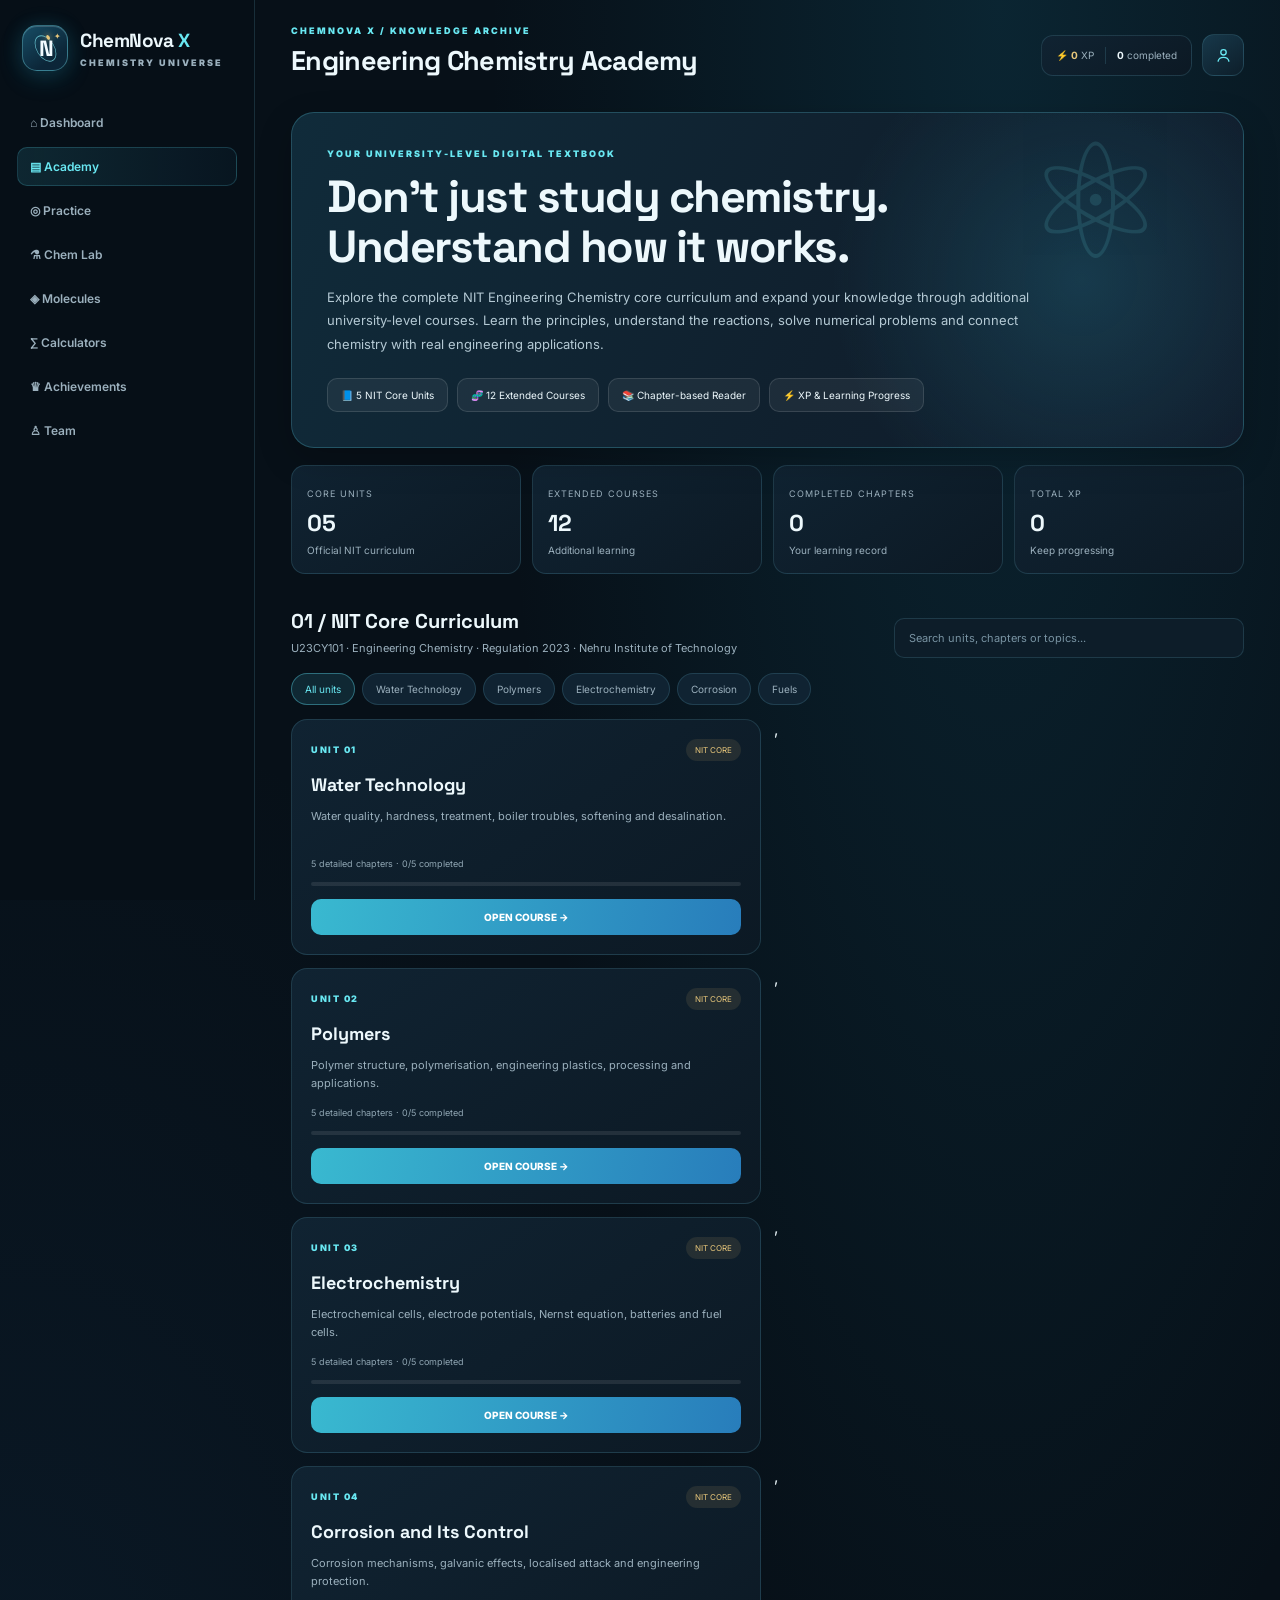
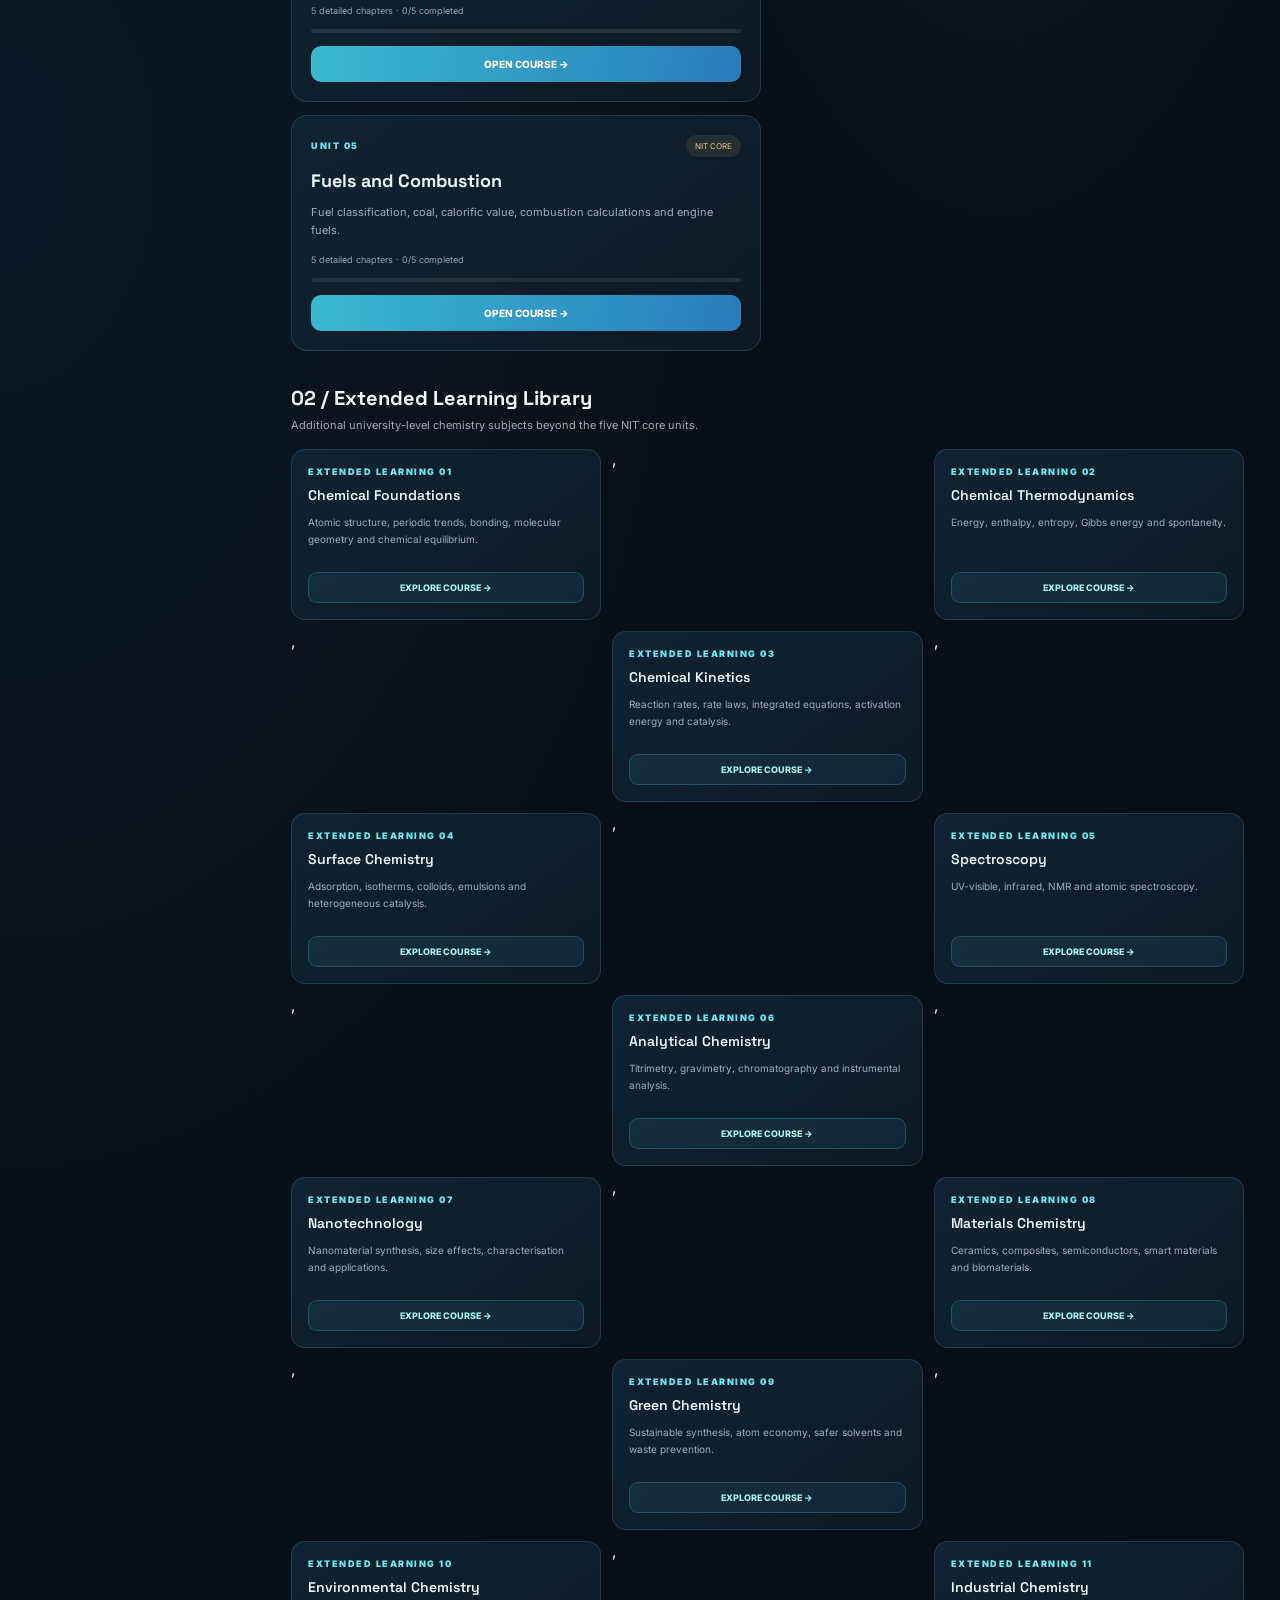
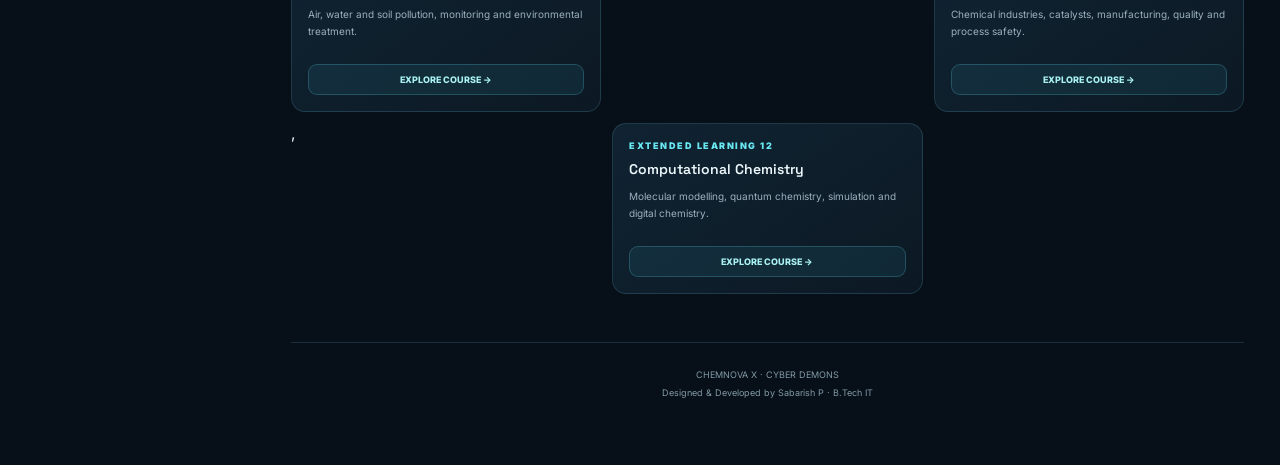
==== commit 174bdaee: "Update academy.html" ====
--- a/academy.html
+++ b/academy.html
@@ -4,7 +4,7 @@
 <head>
 <meta charset="UTF-8">
 <meta name="viewport" content="width=device-width, initial-scale=1.0">
-<meta name="theme-color" content="#090b18">
+<meta name="theme-color" content="#071018">
 <title>ChemNova X | Academy</title>
 
 <link rel="preconnect" href="https://fonts.googleapis.com">
@@ -148,6 +148,126 @@
  .book{padding:21px}
  .lesson-foot button{flex:1}
 }
+
+
+/* =========================================================
+   CHEMNOVA X MASTER VISUAL SYSTEM
+   Shared with the main dashboard. Syllabus and course data
+   below this stylesheet remain unchanged.
+========================================================= */
+:root{
+ --bg:#071018;--panel:#102332;--panel2:#142b3b;--panel3:#193447;
+ --line:rgba(111,202,224,.17);--text:#edf8fc;--muted:#9bb0bd;
+ --purple:#399acb;--cyan:#69e8f2;--green:#70dfb5;
+ --gold:#e8c77b;--red:#ff8294;
+ --shadow:0 12px 35px rgba(0,0,0,.2);
+}
+html{scroll-padding-top:24px}
+body{
+ background:radial-gradient(ellipse at 78% 0%,rgba(22,104,132,.24),transparent 36%),radial-gradient(ellipse at 0% 48%,rgba(24,65,103,.18),transparent 40%),var(--bg);
+ color:var(--text);
+}
+.app{grid-template-columns:255px minmax(0,1fr)}
+.sidebar{background:rgba(7,16,24,.98);border-right:1px solid var(--line);padding:25px 17px}
+.brand-lockup{display:flex;align-items:center;gap:12px;padding:0 5px}
+.brand-icon{width:46px;height:46px;flex-shrink:0;border-radius:15px;position:relative;overflow:hidden;display:grid;place-items:center;background:linear-gradient(145deg,#174d65,#0c2638 72%);border:1px solid rgba(117,225,239,.38);box-shadow:inset 0 1px 0 rgba(255,255,255,.16),0 8px 24px rgba(23,142,174,.2),0 0 22px rgba(63,196,220,.12)}
+.brand-orbit{position:absolute;width:29px;height:29px;border:1px solid rgba(126,231,242,.72);border-radius:50%;transform:rotate(-32deg) scaleX(.62)}
+.brand-orbit:after{content:"";position:absolute;width:5px;height:5px;right:-2px;top:3px;border-radius:50%;background:var(--gold);box-shadow:0 0 8px var(--gold)}
+.brand-monogram{position:relative;z-index:1;font:800 22px 'Space Grotesk';color:#f2fbff;letter-spacing:-2px}
+.brand-spark{position:absolute;right:6px;top:5px;color:var(--gold);font-size:8px}
+.brand{font:800 19px 'Space Grotesk';letter-spacing:-.5px;color:var(--text)}
+.brand span{color:var(--cyan)}
+.brand small{display:block;font:900 9px Inter,sans-serif;letter-spacing:2px;color:var(--muted);margin-top:4px}
+.tag{display:none}
+.nav{gap:5px;margin-top:32px}
+.nav a{padding:11px 12px;border:1px solid transparent;border-radius:10px;color:var(--muted);font-size:12px;font-weight:600;transition:background-color .2s,border-color .2s,color .2s}
+.nav a:hover,.nav a.active{background:linear-gradient(90deg,rgba(63,190,215,.14),rgba(45,126,181,.06));color:#c9f7fb;border-color:rgba(93,215,232,.2)}
+.nav a.active{color:var(--cyan)}
+.main{max-width:1700px;padding:25px 36px 40px}
+.top{margin-bottom:27px}
+.eyebrow{color:var(--cyan);letter-spacing:2px}
+.top h1{font-size:27px;letter-spacing:-.7px}
+.top-right{display:flex;align-items:center;gap:10px}
+.profile-stats{display:flex;align-items:center;gap:11px;background:linear-gradient(145deg,#102332,#0c1924);border:1px solid var(--line);border-radius:12px;padding:11px 14px;color:var(--muted);font-size:10px;white-space:nowrap}
+.profile-stats strong{color:var(--text)}
+.profile-xp strong{color:var(--gold)}
+.profile-divider{height:17px;width:1px;background:var(--line)}
+.profile-icon{width:42px;height:42px;display:grid;place-items:center;border-radius:12px;border:1px solid var(--line);color:var(--cyan);background:linear-gradient(145deg,#17384a,#0d1e2a);transition:border-color .2s,color .2s}
+.profile-icon:hover{border-color:var(--cyan);color:var(--gold)}
+.profile-icon svg{width:19px;height:19px;fill:none;stroke:currentColor;stroke-width:1.7;stroke-linecap:round;stroke-linejoin:round}
+.hero{border:1px solid rgba(92,207,226,.25);border-radius:23px;background:radial-gradient(circle at 83% 50%,rgba(50,173,204,.2),transparent 31%),linear-gradient(115deg,#102b3a,#10202e 58%,#101b2a);box-shadow:var(--shadow)}
+.hero:after{content:"⚛";right:8%;top:-10px;font-size:160px;opacity:.12;color:var(--cyan)}
+.hero h2{letter-spacing:-1.5px}
+.hero h2 strong,.hero h2 em{color:var(--cyan)}
+.hero p{color:#b4c9d4}
+.hero-stat{background:rgba(255,255,255,.055);border:1px solid rgba(255,255,255,.12);border-radius:10px;color:#edf8fc}
+.quick-card,.course-card,.ext-card,.reader,.panel,.question-box{background:linear-gradient(145deg,#102332,#0c1924);border-color:var(--line);box-shadow:none}
+.quick-card{border-radius:14px;transition:border-color .2s,box-shadow .2s}
+.quick-card:hover{border-color:rgba(100,218,233,.38);box-shadow:0 8px 24px rgba(0,0,0,.14)}
+.quick-card strong{color:var(--text)}
+.section-head h2{font-size:20px}
+.section-head p{color:var(--muted)}
+.search{background:#0d1d29;border-color:var(--line);border-radius:10px;color:var(--text)}
+.search:focus{border-color:var(--cyan);box-shadow:0 0 0 3px rgba(105,232,242,.08)}
+.search::placeholder{color:#7893a2}
+.filter{background:#102332;border-color:var(--line);color:var(--muted);transition:background-color .2s,border-color .2s,color .2s}
+.filter.active{background:rgba(63,190,215,.14);border-color:rgba(93,215,232,.4);color:var(--cyan)}
+.course-grid{grid-auto-flow:row;align-items:stretch}
+.course-card{border-radius:16px;transition:border-color .2s,box-shadow .2s}
+.course-card:hover{transform:none;border-color:rgba(100,218,233,.38);box-shadow:0 8px 24px rgba(0,0,0,.14)}
+.course-no{color:var(--cyan)}
+.pill{background:rgba(232,199,123,.1);color:var(--gold)}
+.pill.ext{background:rgba(65,180,204,.1);color:#a9f1f3}
+.course-card h3,.ext-card h3{color:var(--text)}
+.course-card p,.ext-card p{color:var(--muted)}
+.course-meta{color:#91a7b4}
+.course-progress{background:rgba(255,255,255,.09)}
+.course-progress span,.reader-progress span{background:linear-gradient(90deg,#278dbd,#5de0e7)}
+.primary-btn{background:linear-gradient(100deg,#39b9d0,#287dbb);border-radius:10px;transition:filter .2s,box-shadow .2s}
+.primary-btn:hover{filter:brightness(1.08);box-shadow:0 8px 24px rgba(45,157,190,.2)}
+.ext-card{border-radius:14px;transition:border-color .2s,box-shadow .2s}
+.ext-card:hover{border-color:rgba(100,218,233,.38);transform:none;box-shadow:0 8px 24px rgba(0,0,0,.14)}
+.ext-card button{border-color:rgba(91,205,224,.24);background:rgba(65,180,204,.1);color:#a9f1f3;border-radius:9px;transition:background-color .2s,border-color .2s}
+.ext-card button:hover{background:rgba(65,180,204,.2);border-color:var(--cyan)}
+.reader{border-radius:17px;overflow:hidden}
+.reader-head{background:linear-gradient(110deg,#112c3a,#101f30);border-color:var(--line)}
+.reader-head h2{color:var(--text)}
+.chapter-nav{background:#091722;border-color:var(--line)}
+.chapter-btn{color:var(--muted);transition:background-color .2s,color .2s}
+.chapter-btn:hover,.chapter-btn.active{background:rgba(63,190,215,.14);color:var(--cyan)}
+.book{max-width:1000px}
+.book h2{color:#dff7fb}
+.definition{background:rgba(65,180,204,.09);border-color:var(--cyan);color:#e3f5f8}
+.formula{background:#091722;border-color:var(--line);color:#8feaf2}
+.example{background:rgba(45,145,111,.10);border-color:rgba(112,223,181,.3)}
+.example b{color:var(--green)}
+.example p{color:#c8f1df}
+.note{background:rgba(232,199,123,.075);border-color:rgba(232,199,123,.25);color:#f1e5c9}
+.warning{background:rgba(255,113,137,.08);border-color:rgba(255,113,137,.3);color:#ffd6df}
+th{background:#193447;color:#e7f8fb}
+td{color:#c5d9e1}
+.lesson-foot button{background:#142b3b;border-color:var(--line);color:white}
+.lesson-foot .complete{background:#14543e;border-color:#237c5e}
+.close{border-color:var(--line);color:var(--text)}
+.footer{border-top:1px solid var(--line);margin-top:48px;padding:23px 10px;color:#8299a6}
+.empty{color:var(--muted)}
+@media(max-width:950px){
+ .app{grid-template-columns:1fr}
+ .sidebar{height:auto;position:relative;padding:16px 17px}
+ .brand-lockup{margin-bottom:8px}
+ .nav{display:flex;overflow-x:auto;margin-top:12px}
+ .nav a{white-space:nowrap}
+ .main{padding:20px}
+}
+@media(max-width:650px){
+ .main{padding:14px}
+ .top{align-items:flex-start;flex-direction:row;flex-wrap:wrap}
+ .top-right{width:100%;justify-content:flex-end}
+ .profile-stats{margin-right:auto}
+ .hero:after{right:8px;font-size:100px}
+}
+@media(prefers-reduced-motion:reduce){*,*::before,*::after{scroll-behavior:auto!important;animation:none!important;transition:none!important}}
+
 </style>
 </head>
 
@@ -155,8 +275,12 @@
 <div class="app">
 
 <aside class="sidebar">
- <div class="brand">CHEM<span>NOVA</span> X</div>
- <div class="tag">LEARN · EXPLORE · MASTER</div>
+ <div class="brand-lockup">
+  <div class="brand-icon" aria-label="ChemNova X orbital emblem">
+   <span class="brand-orbit"></span><span class="brand-monogram">N</span><span class="brand-spark">✦</span>
+  </div>
+  <div class="brand">ChemNova <span>X</span><small>CHEMISTRY UNIVERSE</small></div>
+ </div>
  <nav class="nav">
   <a href="index.html">⌂ Dashboard</a>
   <a class="active" href="academy.html">▤ Academy</a>
@@ -167,11 +291,6 @@
   <a href="achievements.html">♛ Achievements</a>
   <a href="team.html">♙ Team</a>
  </nav>
- <div class="side-bottom">
-  CYBER DEMONS<br>
-  Designed & Developed by Sabarish P<br>
-  B.Tech Information Technology
- </div>
 </aside>
 
 <main class="main">
@@ -181,7 +300,12 @@
    <div class="eyebrow">CHEMNOVA X / KNOWLEDGE ARCHIVE</div>
    <h1>Engineering Chemistry Academy</h1>
   </div>
-  <div class="profile">⚡ <strong id="xp">0</strong> XP &nbsp;·&nbsp; <span id="readCount">0</span> completed</div>
+  <div class="top-right">
+   <div class="profile-stats"><span class="profile-xp">⚡ <strong id="xp">0</strong> XP</span><span class="profile-divider"></span><span><strong id="readCount">0</strong> completed</span></div>
+   <button class="profile-icon" type="button" aria-label="Learning profile" title="Learning profile" onclick="showAcademyProfile()">
+    <svg viewBox="0 0 24 24" aria-hidden="true"><circle cx="12" cy="8" r="3.4"></circle><path d="M5.2 19.2c.8-3.2 3.1-4.8 6.8-4.8s6 1.6 6.8 4.8"></path></svg>
+   </button>
+  </div>
  </header>
 
  <section class="hero">
@@ -263,6 +387,12 @@
 </div>
 
 <script>
+function showAcademyProfile(){
+ const xp=Number(localStorage.getItem("novaXP")||0);
+ const completed=Object.keys(JSON.parse(localStorage.getItem("chemnovaAcademyDoneV2")||"{}")).length;
+ alert("ChemNova X Learning Profile\n\nTotal XP: "+xp+"\nCompleted chapters: "+completed);
+}
+
 /* =========================================================
    CHEMNOVA X ACADEMY
    Original learning content based on the NIT U23CY101
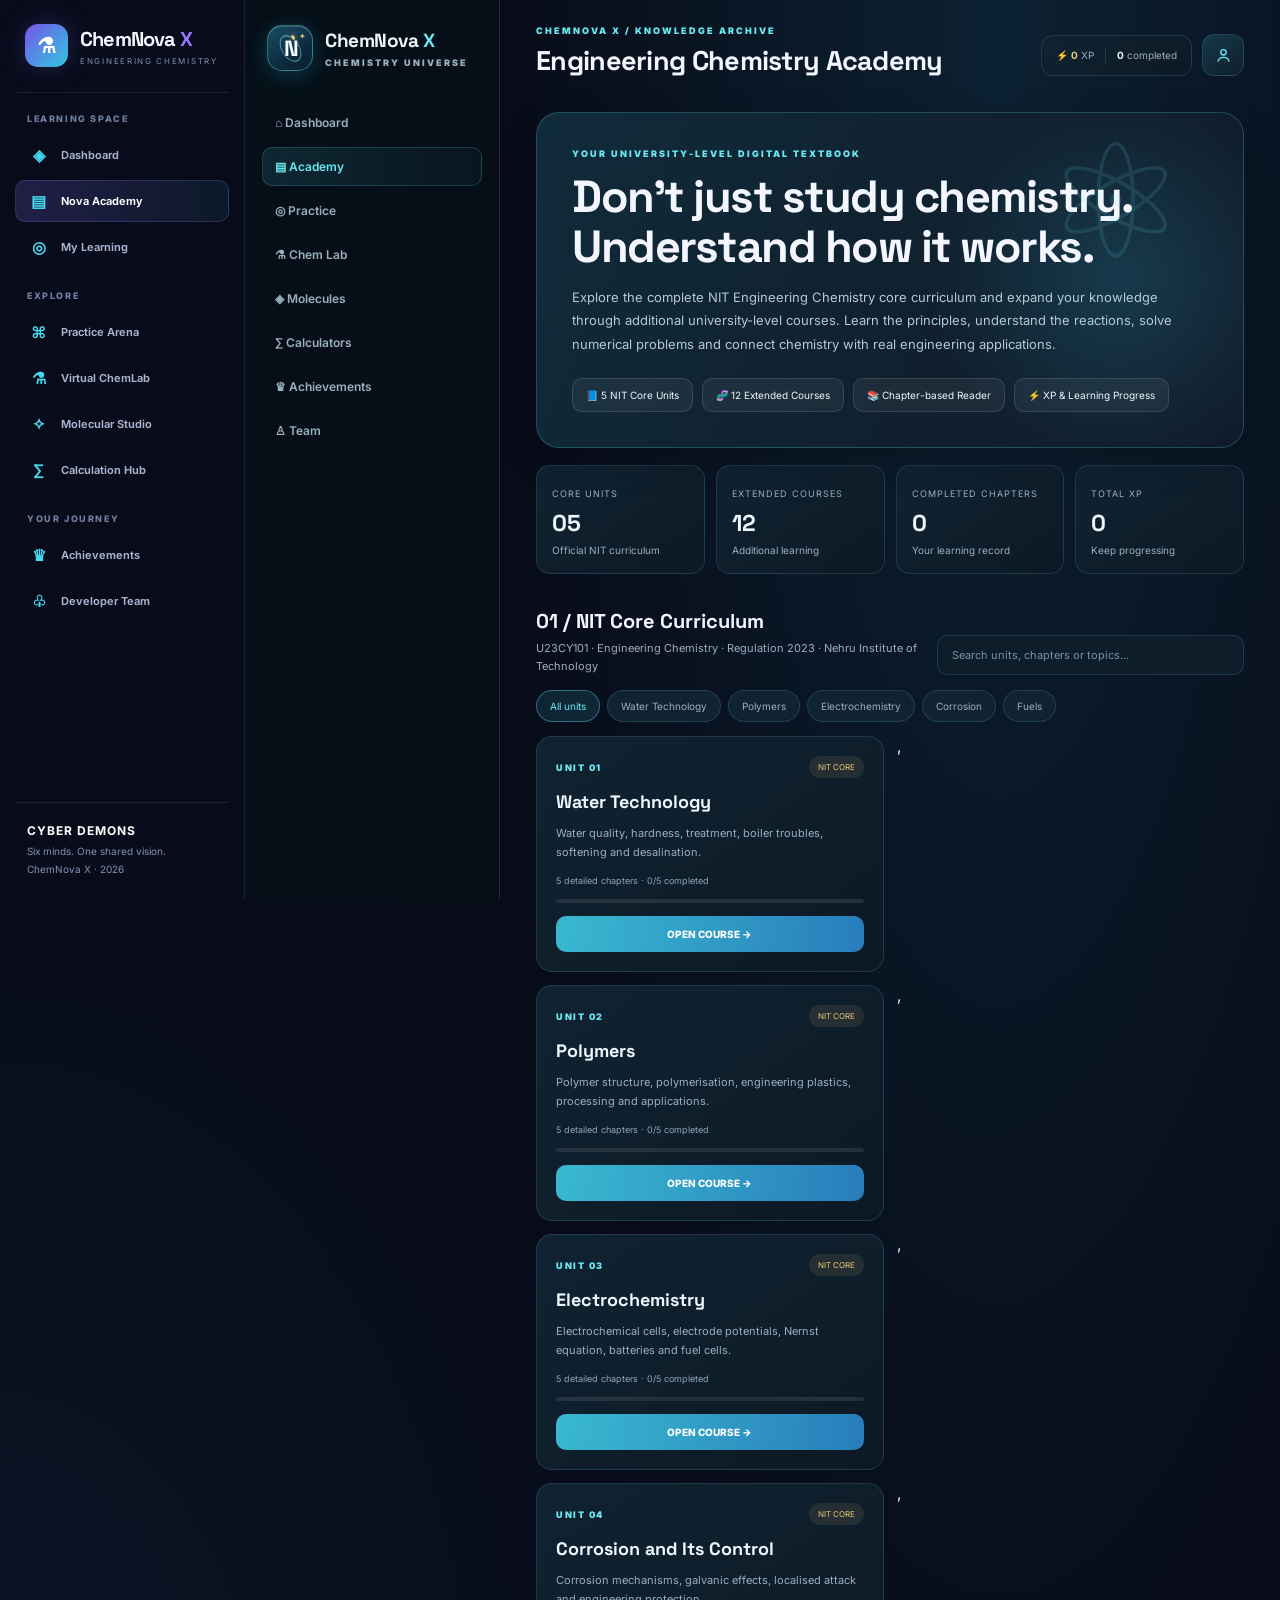
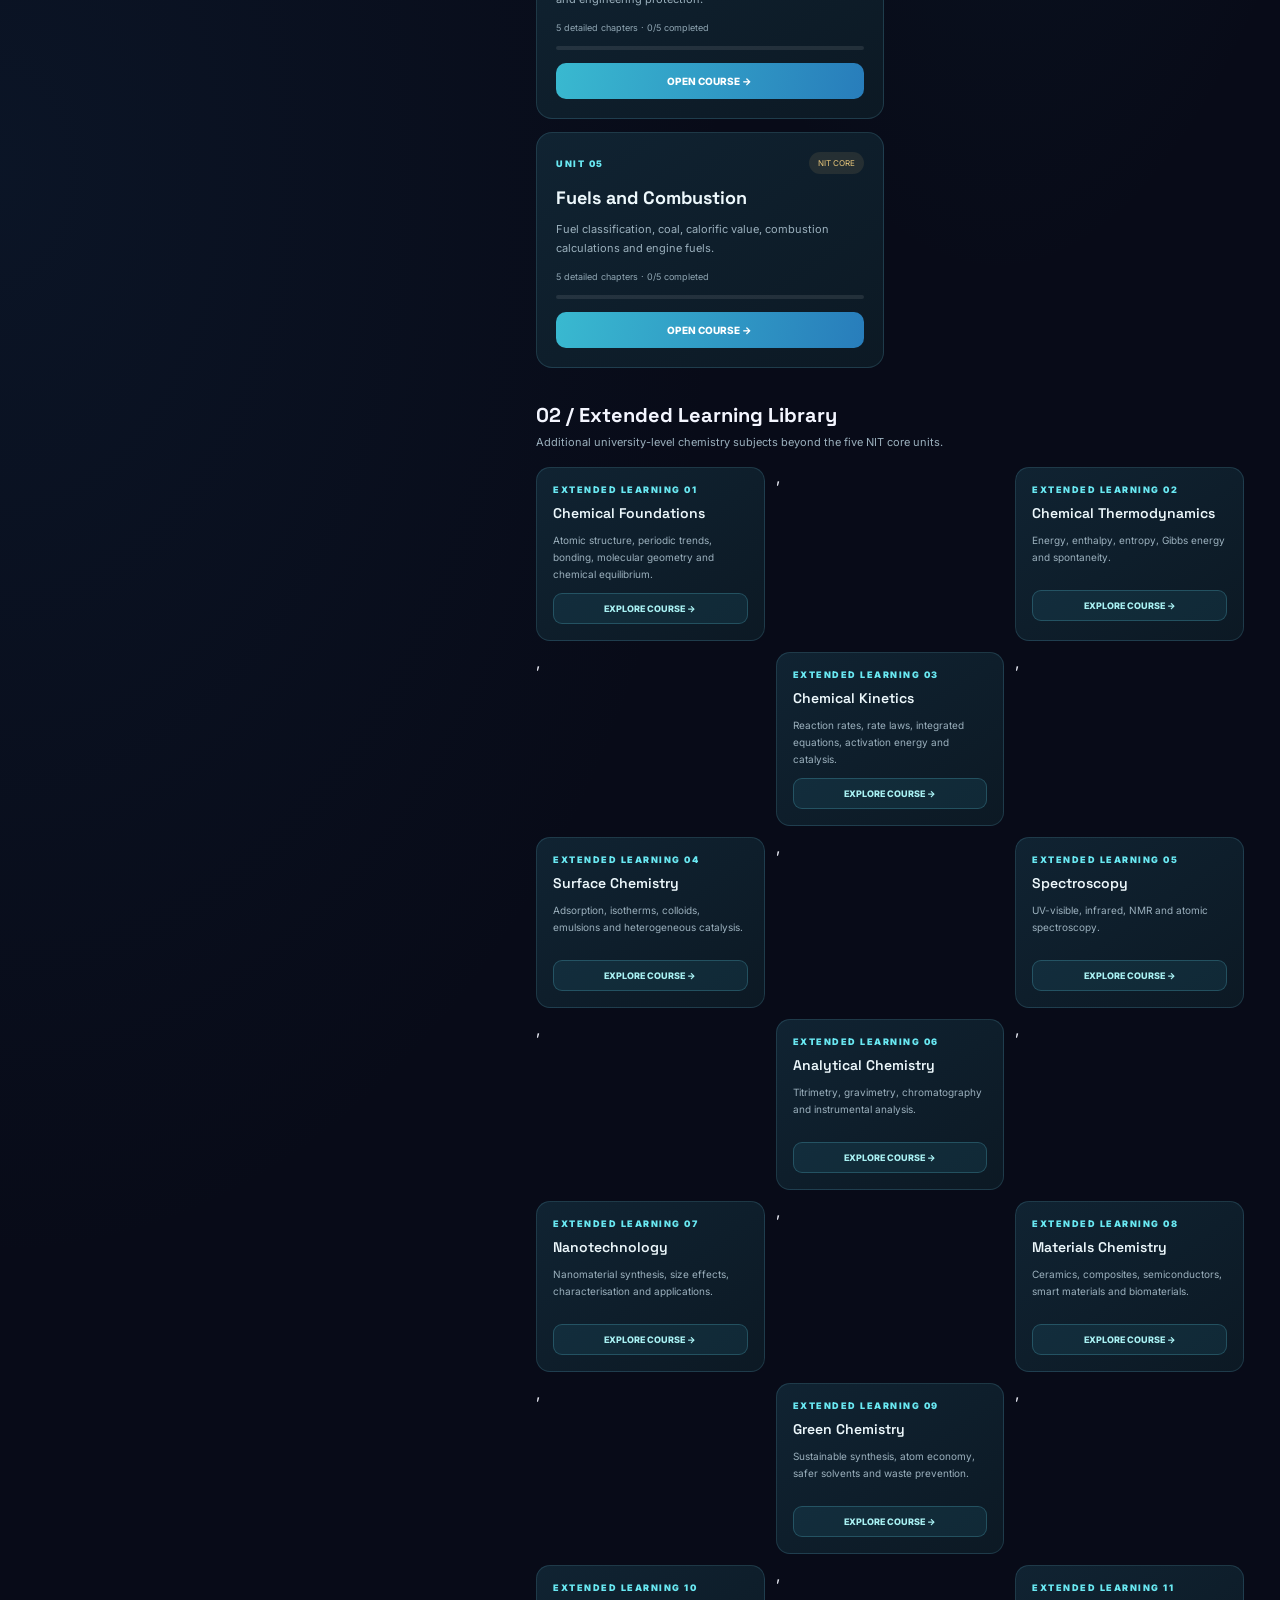
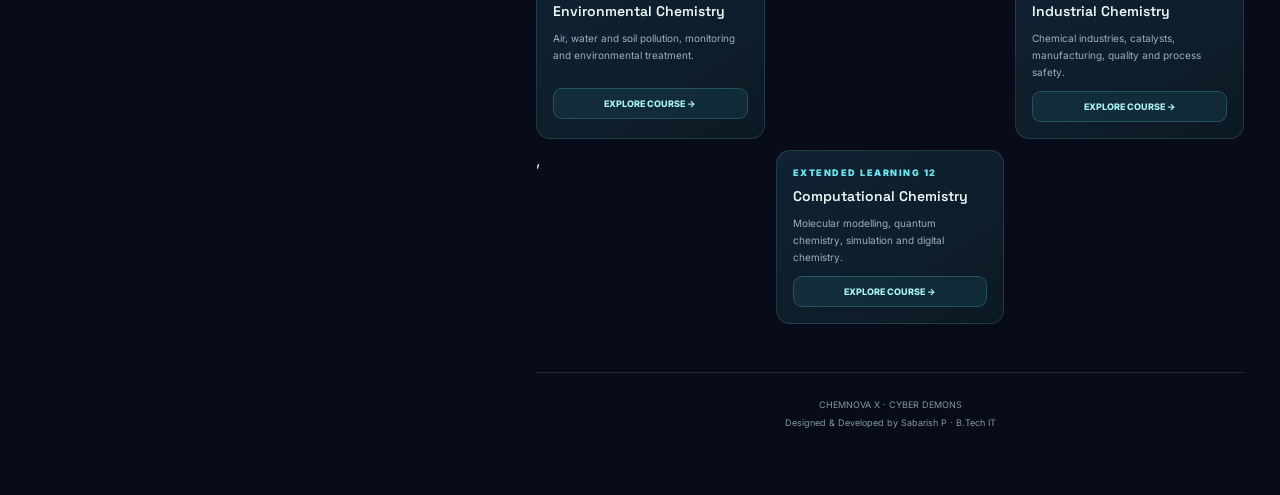
==== commit d1d453ee: "Update academy.html" ====
--- a/academy.html
+++ b/academy.html
@@ -1205,5 +1205,6 @@
 renderCatalog();
 updateStats();
 </script>
+ <script src="chemnova-core.js"></script>
 </body>
 </html>
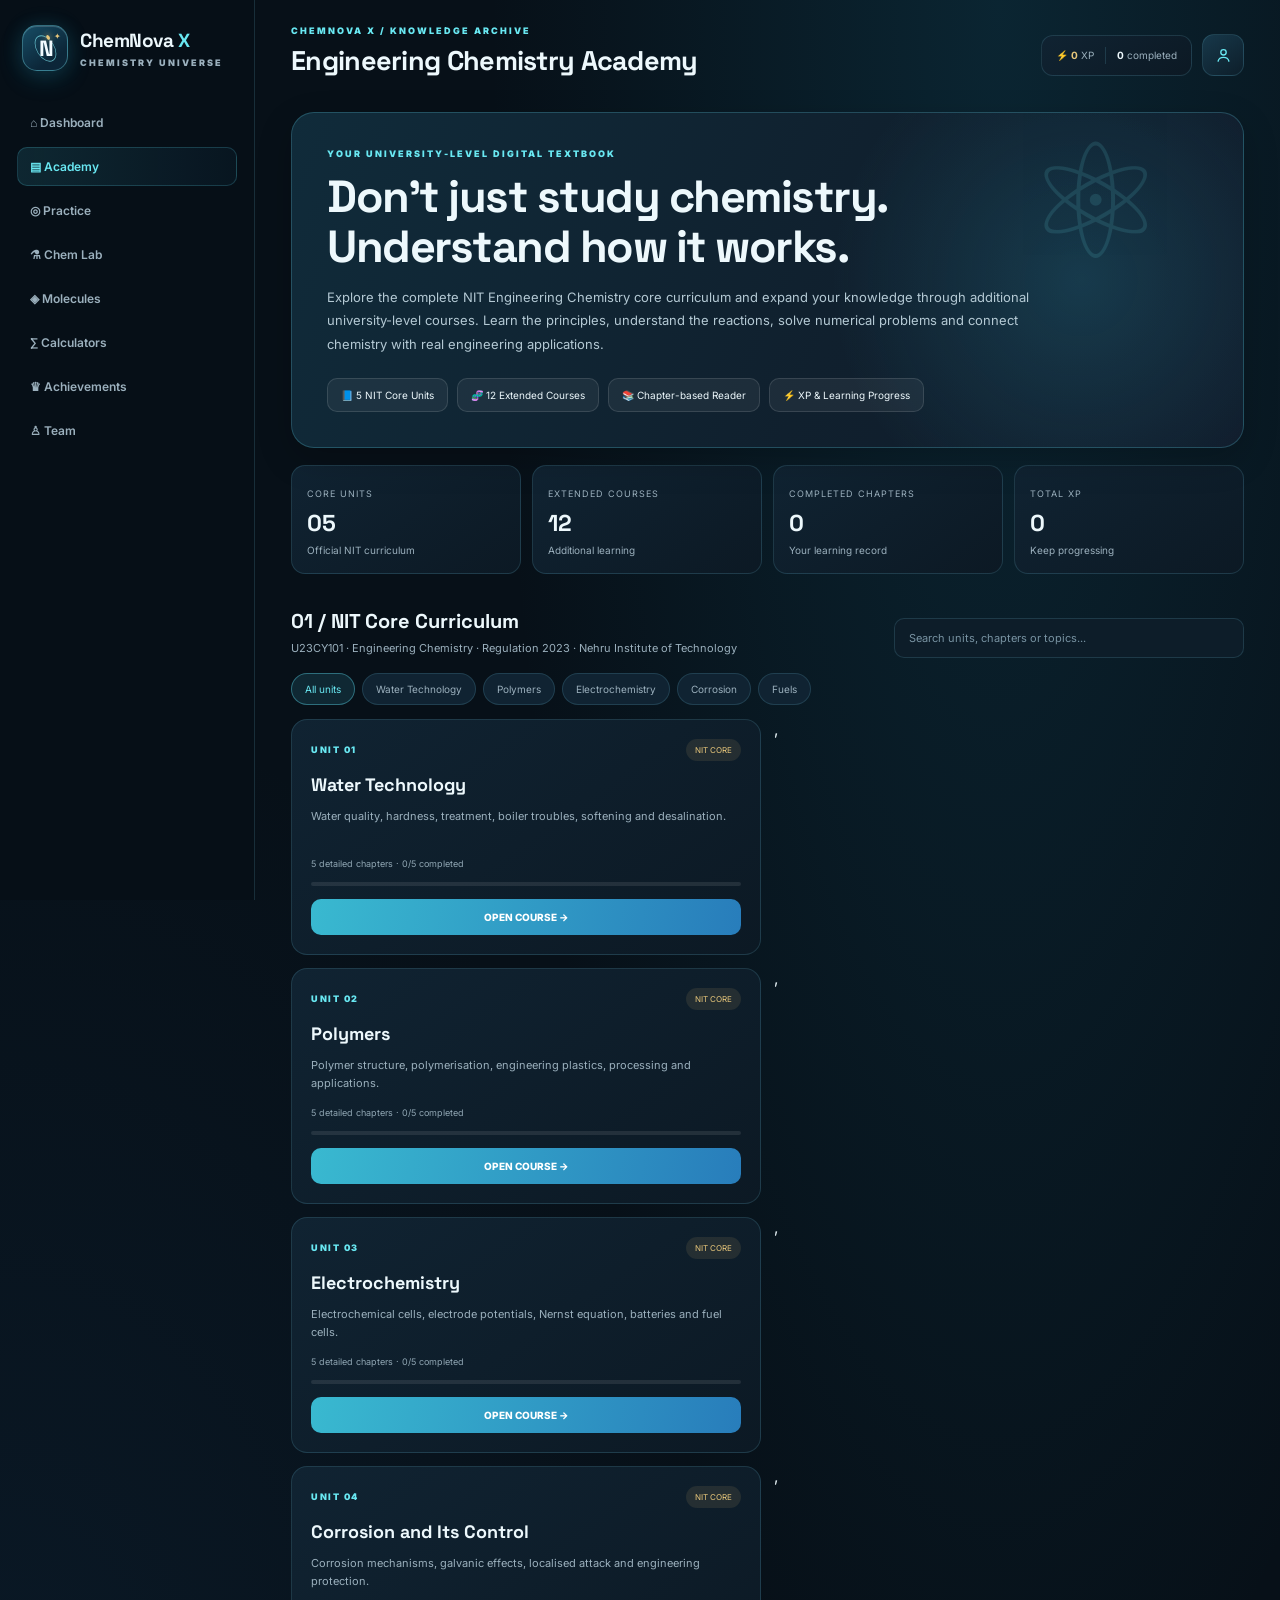
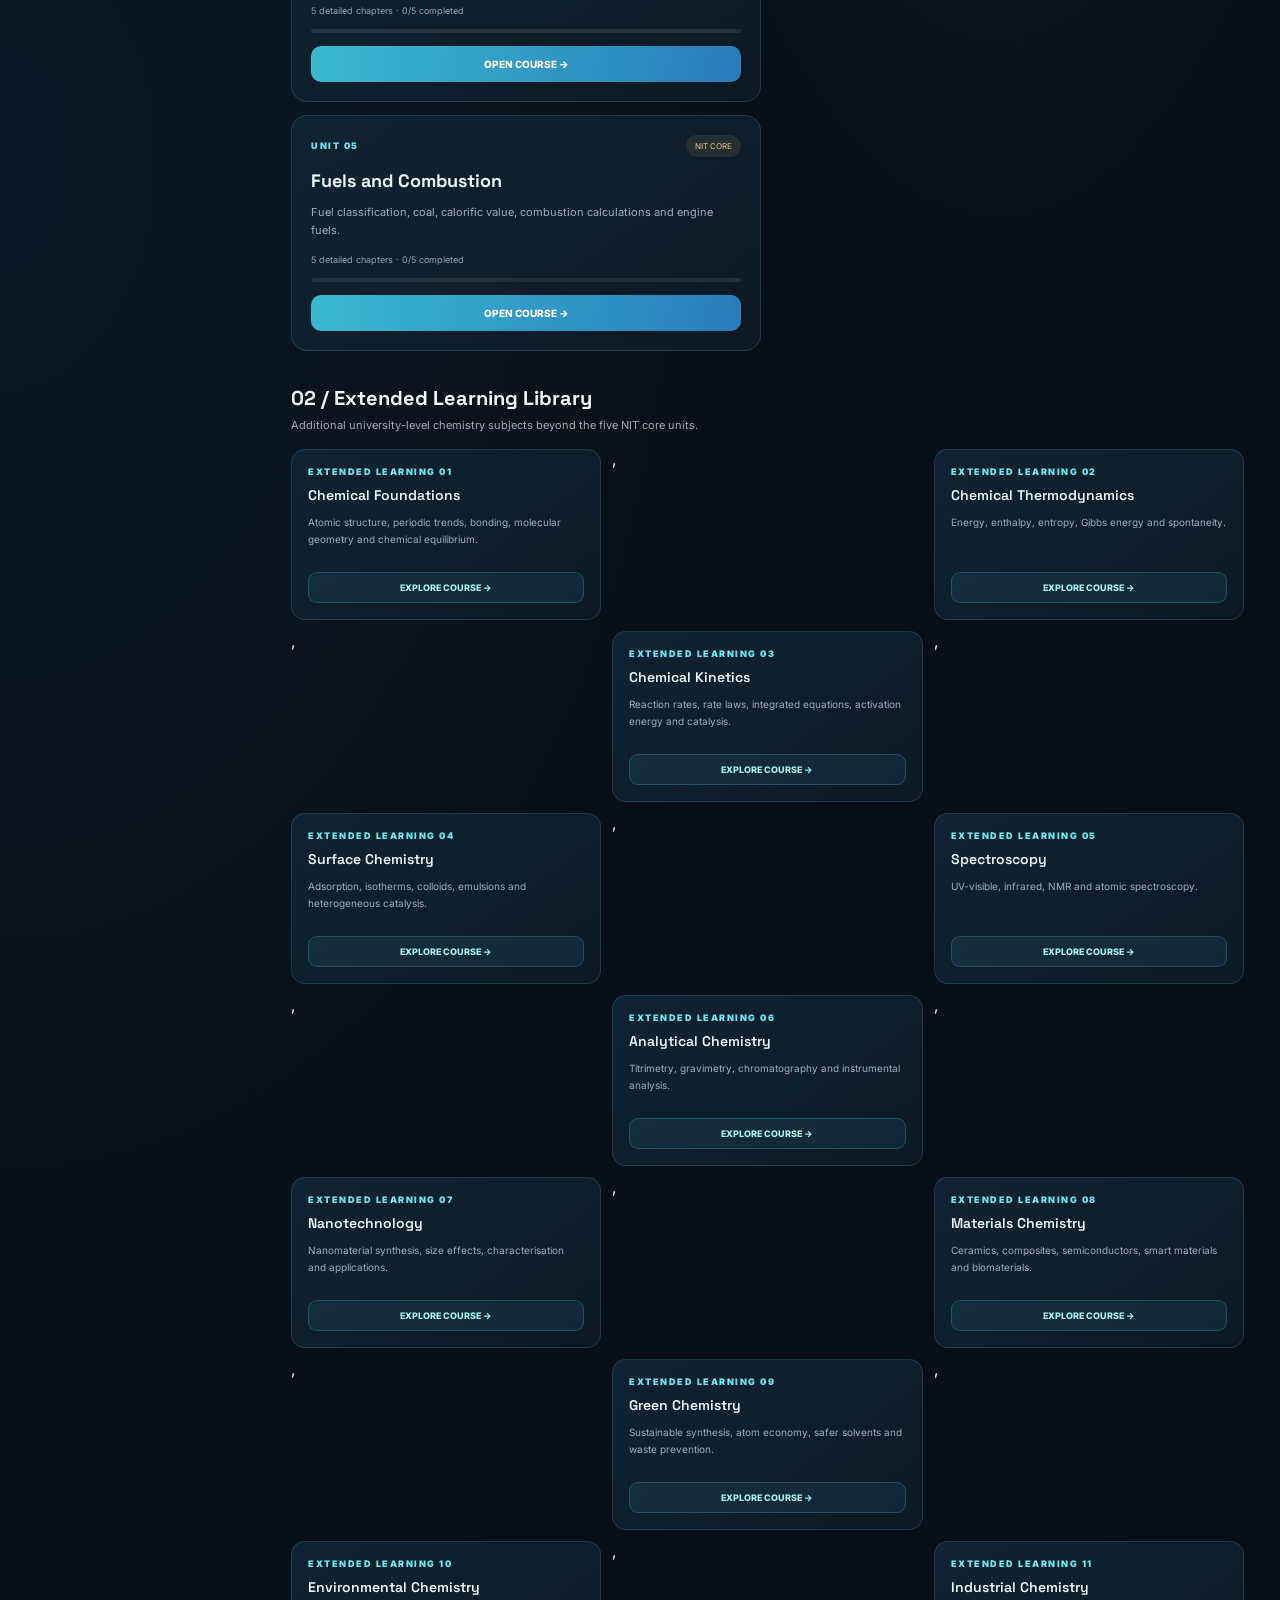
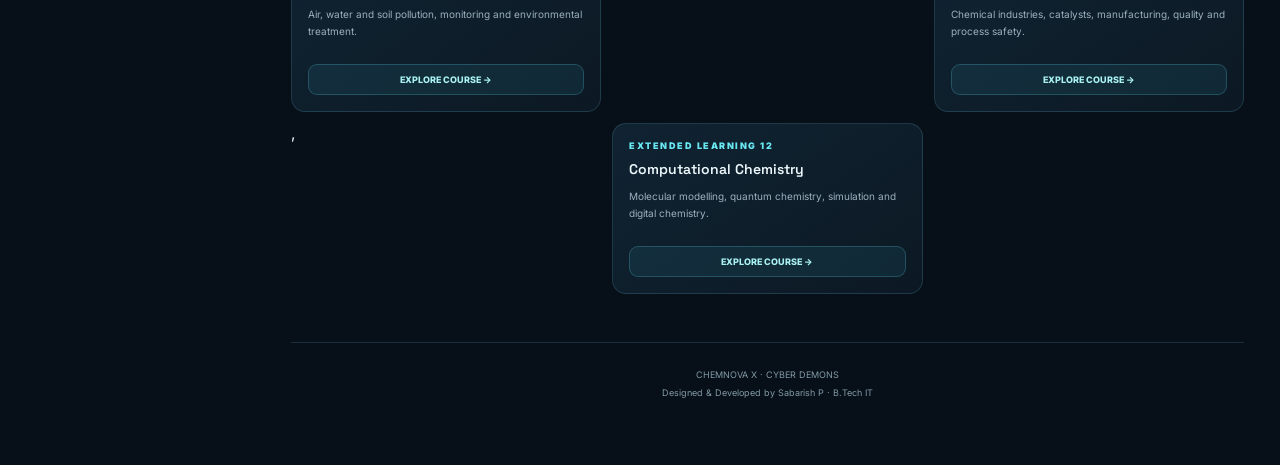
==== commit cb439818: "Update academy.html" ====
--- a/academy.html
+++ b/academy.html
@@ -1205,6 +1205,5 @@
 renderCatalog();
 updateStats();
 </script>
- <script src="chemnova-core.js"></script>
 </body>
 </html>
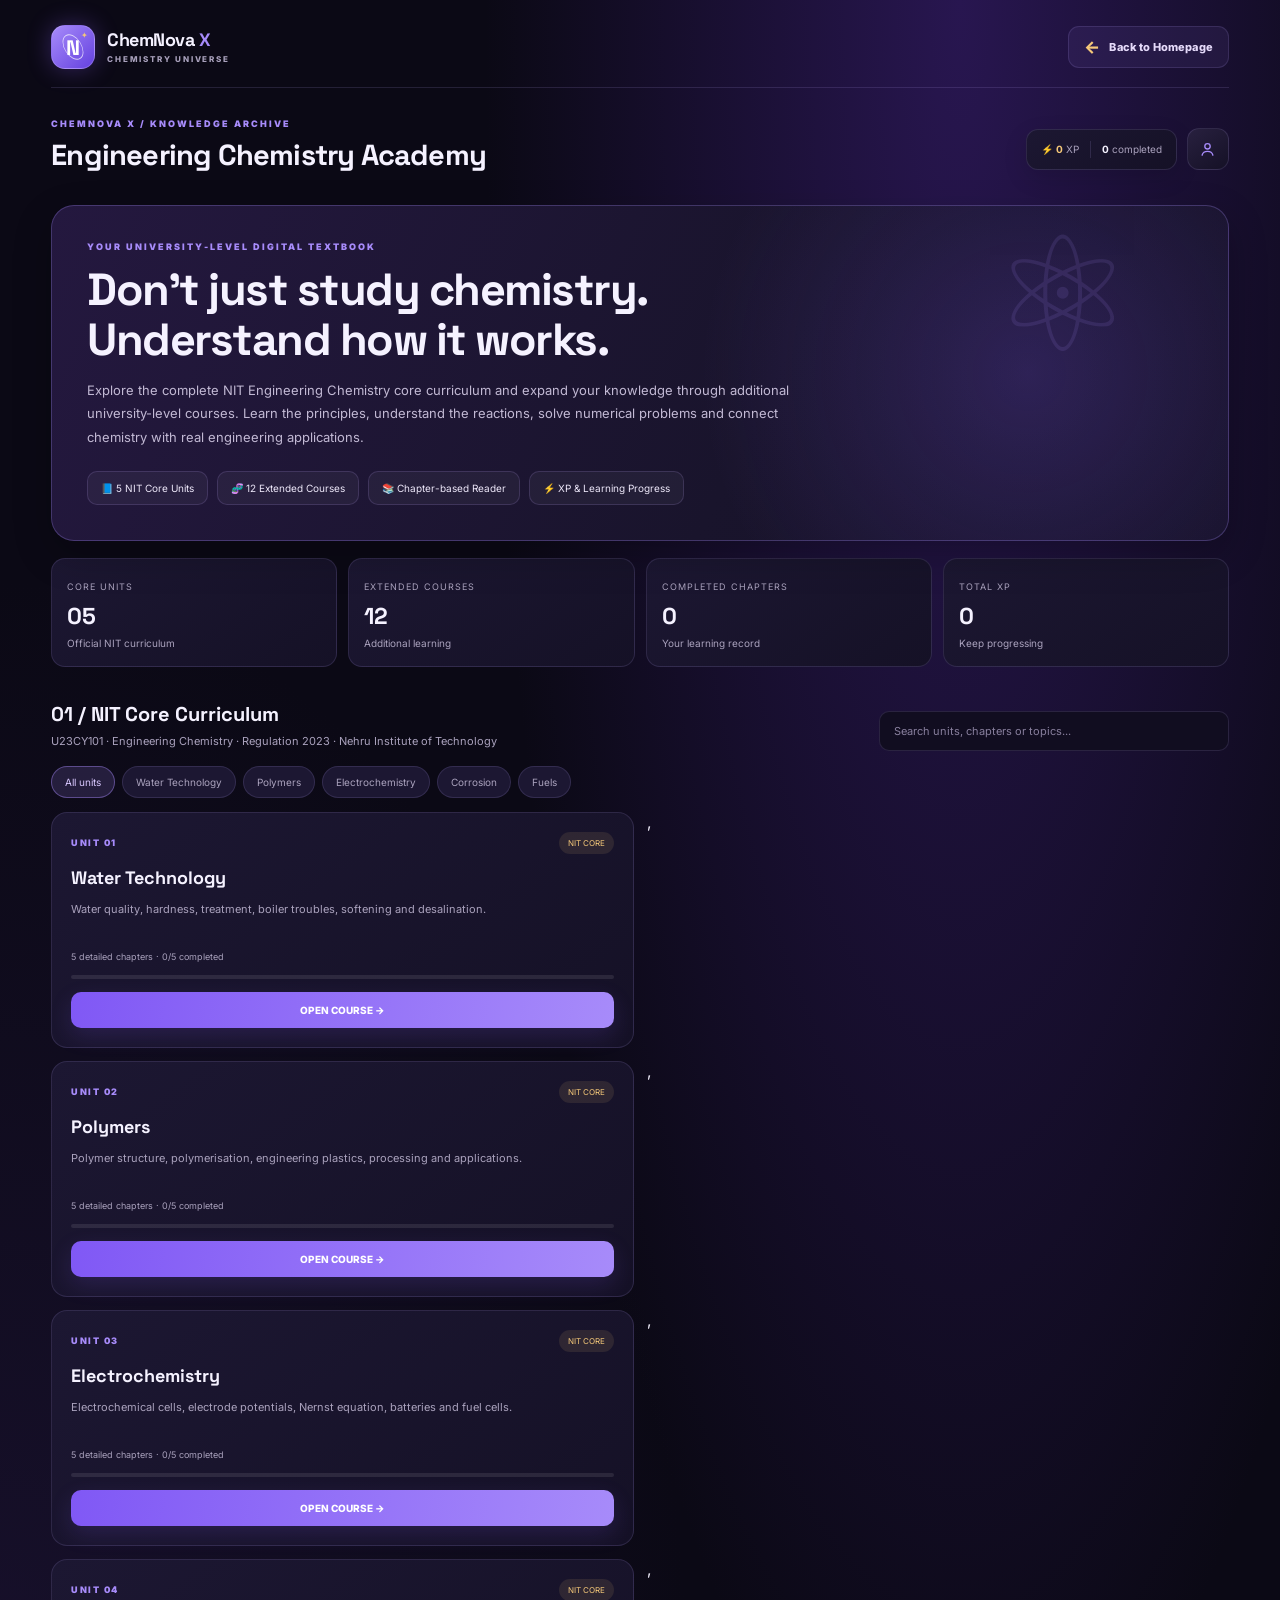
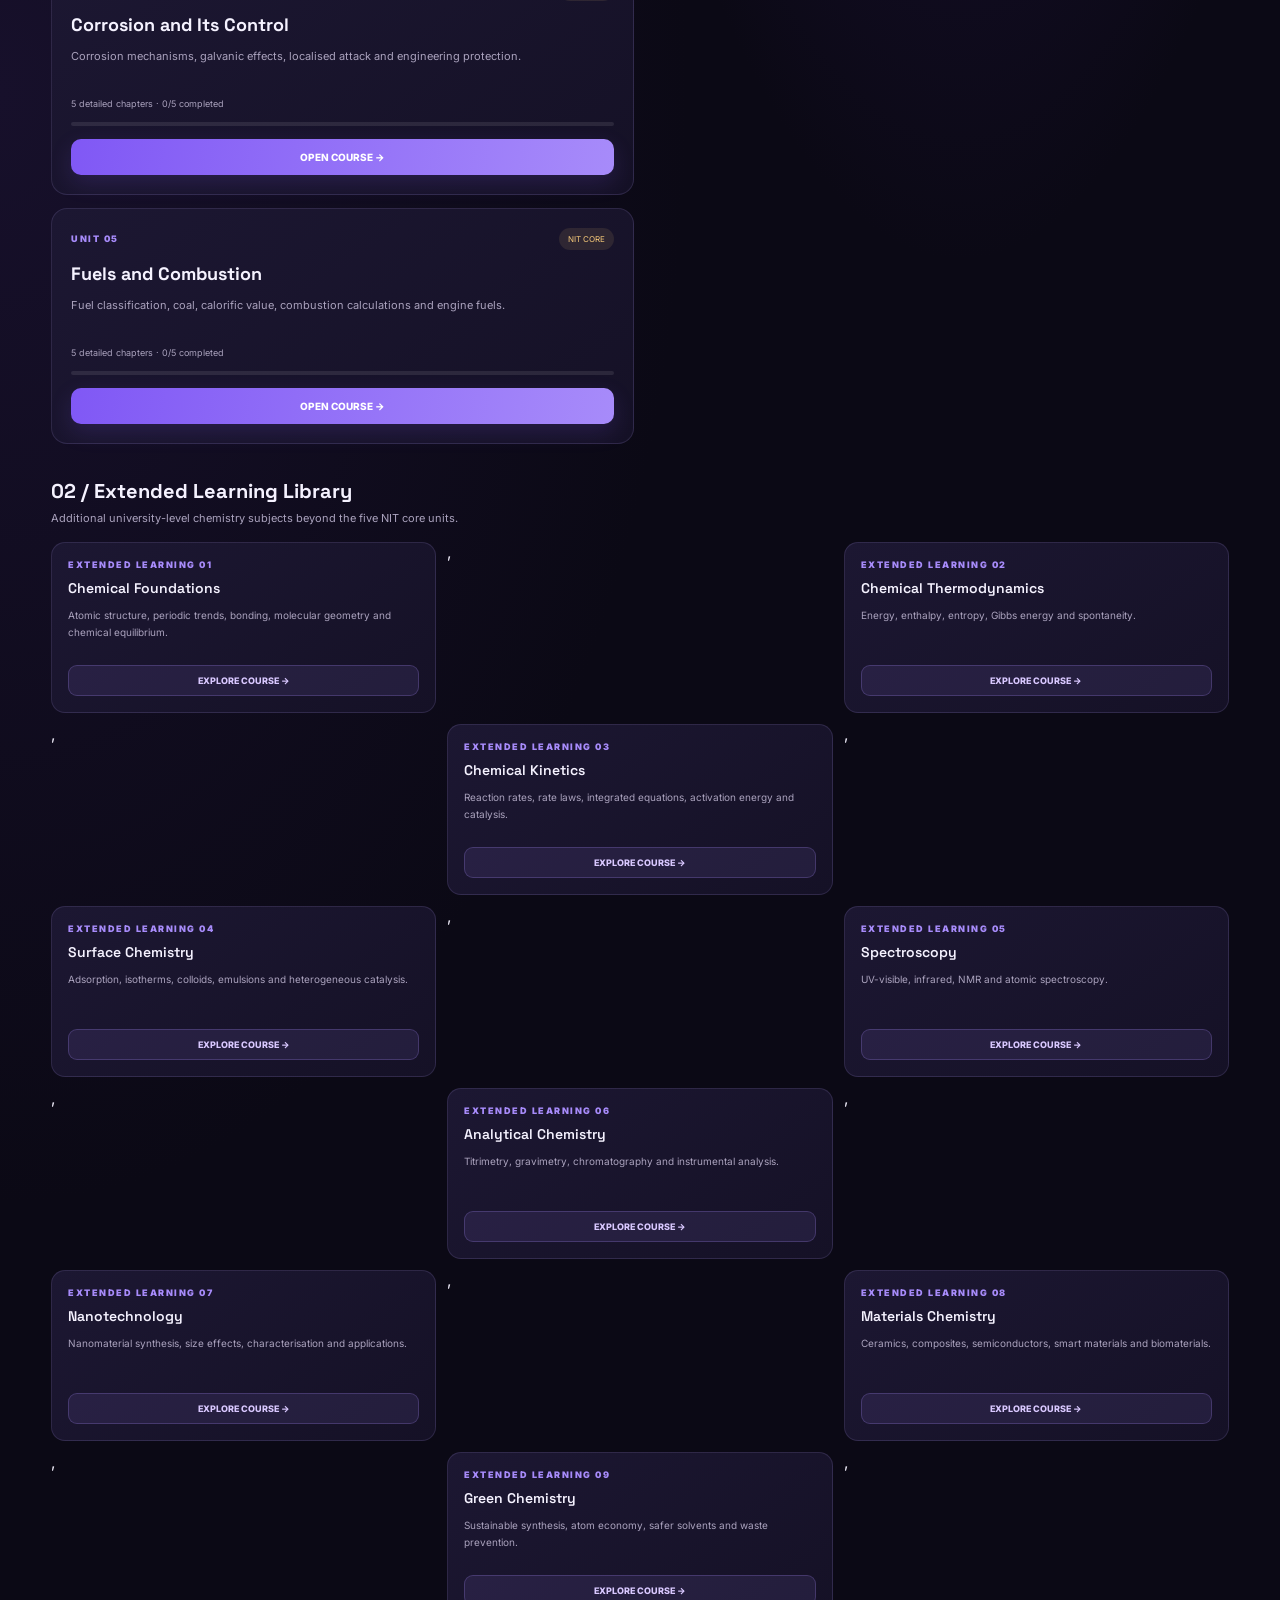
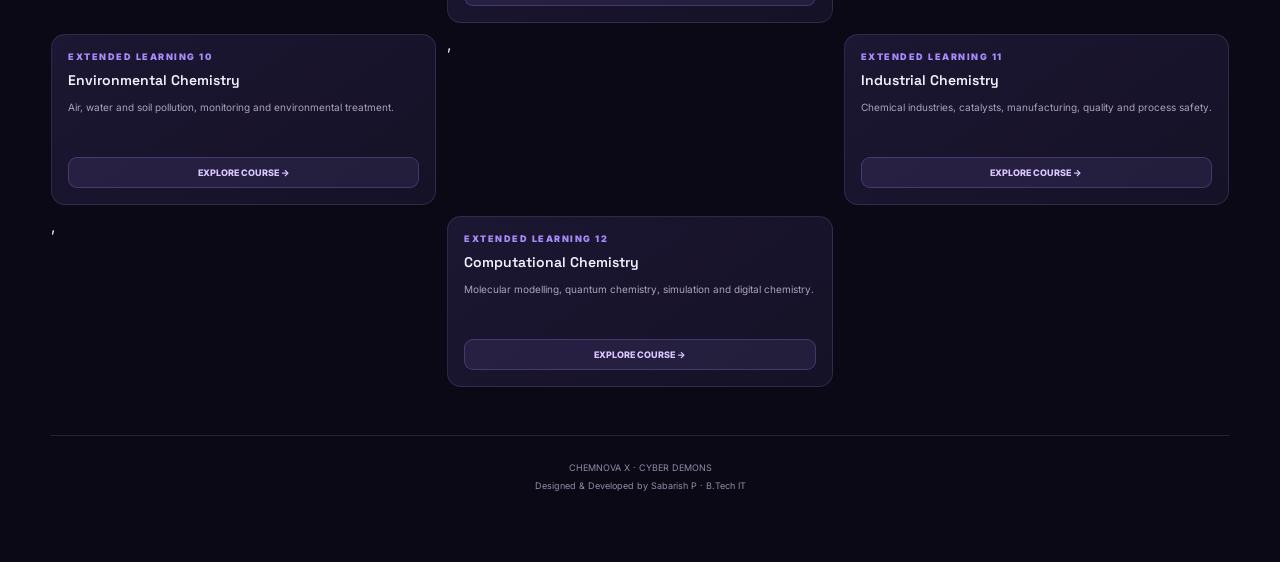
==== commit be335420: "Update academy.html" ====
--- a/academy.html
+++ b/academy.html
@@ -268,34 +268,151 @@
 }
 @media(prefers-reduced-motion:reduce){*,*::before,*::after{scroll-behavior:auto!important;animation:none!important;transition:none!important}}
 
+
+
+/* =========================================================
+   CHEMNOVA X — UNIFIED FEATURE-PAGE DESIGN
+   Matches the current index.html visual identity.
+   Course data, reader logic and progress storage remain intact.
+========================================================= */
+:root{
+ --bg:#0b0915;
+ --panel:#151126;
+ --panel2:#1c1732;
+ --panel3:#28203f;
+ --purple:#a78bfa;
+ --violet:#8058f5;
+ --cyan:#55e7ed;
+ --pink:#ed91ed;
+ --text:#f5f2ff;
+ --muted:#aaa2bd;
+ --line:rgba(193,169,255,.14);
+ --gold:#f5c879;
+ --green:#6ee7b7;
+ --red:#ff8294;
+ --shadow:0 14px 38px rgba(0,0,0,.24);
+}
+html{scroll-padding-top:24px}
+body{
+ background:
+  radial-gradient(ellipse at 75% 0%,#281650 0%,transparent 35%),
+  radial-gradient(ellipse at 0% 45%,#17102b 0%,transparent 38%),
+  var(--bg);
+ color:var(--text);
+ font-family:Inter,Arial,sans-serif;
+ min-height:100vh;
+}
+.app.academy-app{display:block;min-height:100vh;width:100%}
+.main.academy-main{width:min(100%,1540px);max-width:1540px;margin:0 auto;padding:25px clamp(16px,4vw,54px) 44px}
+.academy-nav{display:flex;align-items:center;justify-content:space-between;gap:16px;margin:0 0 30px;padding:0 0 18px;border-bottom:1px solid var(--line)}
+.academy-brand{display:inline-flex;align-items:center;gap:12px;min-width:0}
+.academy-brand-icon{width:44px;height:44px;flex:0 0 44px;position:relative;display:grid;place-items:center;overflow:hidden;border-radius:14px;background:linear-gradient(135deg,#a78bfa,#6441df);border:1px solid rgba(210,190,255,.28);box-shadow:0 0 25px #8b5cf655}
+.academy-brand-icon span{position:absolute;width:28px;height:28px;border:1px solid rgba(255,255,255,.72);border-radius:50%;transform:rotate(-32deg) scaleX(.62)}
+.academy-brand-icon b{position:relative;z-index:1;color:white;font:800 21px 'Space Grotesk',Inter,sans-serif}
+.academy-brand-icon i{position:absolute;right:6px;top:4px;color:var(--gold);font-size:8px;font-style:normal}
+.academy-brand-name{font:800 18px 'Space Grotesk',Inter,sans-serif;letter-spacing:-.5px;color:var(--text);line-height:1.1}
+.academy-brand-name b{color:var(--purple)}
+.academy-brand-name small{display:block;margin-top:5px;color:var(--muted);font:800 8px Inter,sans-serif;letter-spacing:1.8px}
+.back-home{display:inline-flex;align-items:center;justify-content:center;gap:9px;min-height:42px;padding:0 15px;border:1px solid var(--line);border-radius:11px;background:rgba(167,139,250,.08);color:#e5dafa;font-size:11px;font-weight:800;letter-spacing:.15px;transition:background .2s,border-color .2s,transform .2s}
+.back-home span{font-size:17px;color:var(--gold);line-height:1}
+.back-home:hover{background:rgba(167,139,250,.16);border-color:rgba(167,139,250,.42);transform:translateY(-1px)}
+.top{margin-bottom:25px;align-items:center}
+.eyebrow{color:var(--purple);letter-spacing:2px}
+.top h1{font:800 clamp(22px,3vw,29px) 'Space Grotesk',Inter,sans-serif;color:var(--text);letter-spacing:-.8px}
+.top-right{display:flex;align-items:center;gap:10px}
+.profile-stats{background:linear-gradient(145deg,#1c1732,#151126);border:1px solid var(--line);border-radius:12px;color:var(--muted);box-shadow:0 8px 24px rgba(0,0,0,.12)}
+.profile-stats strong{color:var(--text)}
+.profile-xp strong{color:var(--gold)}
+.profile-icon{border:1px solid var(--line);color:var(--purple);background:linear-gradient(145deg,#28203f,#151126)}
+.profile-icon:hover{border-color:var(--purple);color:var(--gold)}
+.hero{border:1px solid rgba(167,139,250,.28);border-radius:23px;background:radial-gradient(circle at 83% 50%,rgba(128,88,245,.22),transparent 33%),linear-gradient(115deg,#24183f,#19142c 60%,#151126);box-shadow:var(--shadow)}
+.hero:after{content:'⚛';right:8%;top:-10px;font-size:160px;opacity:.12;color:var(--purple)}
+.hero h2{color:var(--text);letter-spacing:-1.5px}
+.hero h2 strong,.hero h2 em{color:var(--purple)}
+.hero p{color:#c2b9d4}
+.hero-stat{background:rgba(255,255,255,.045);border:1px solid rgba(193,169,255,.16);border-radius:10px;color:#eee8fa}
+.quick-card,.course-card,.ext-card,.reader,.panel,.question-box{background:linear-gradient(145deg,#1c1732,#151126);border-color:var(--line);box-shadow:none}
+.quick-card{border-radius:14px;transition:border-color .2s,box-shadow .2s,transform .2s}
+.quick-card:hover{border-color:rgba(167,139,250,.42);box-shadow:0 10px 26px rgba(0,0,0,.18);transform:translateY(-2px)}
+.quick-card strong{color:var(--text)}
+.section-head h2{color:var(--text);font-size:20px}
+.section-head p{color:var(--muted)}
+.search{background:#110d20;border-color:var(--line);border-radius:10px;color:var(--text)}
+.search:focus{border-color:var(--purple);box-shadow:0 0 0 3px rgba(167,139,250,.1)}
+.search::placeholder{color:#887f9d}
+.filter{background:#1c1732;border-color:var(--line);color:var(--muted);transition:background .2s,border-color .2s,color .2s}
+.filter.active{background:rgba(167,139,250,.16);border-color:rgba(167,139,250,.42);color:#d9c8ff}
+.course-grid{grid-auto-flow:row;align-items:stretch}
+.course-card{border-radius:16px;transition:border-color .2s,box-shadow .2s,transform .2s}
+.course-card:hover{transform:translateY(-2px);border-color:rgba(167,139,250,.42);box-shadow:0 10px 26px rgba(0,0,0,.18)}
+.course-no{color:var(--purple)}
+.pill{background:rgba(245,200,121,.1);color:var(--gold)}
+.pill.ext{background:rgba(167,139,250,.12);color:#cbb8ff}
+.course-card h3,.ext-card h3{color:var(--text)}
+.course-card p,.ext-card p{color:var(--muted)}
+.course-meta{color:#aaa2bd}
+.course-progress{background:rgba(255,255,255,.09)}
+.course-progress span,.reader-progress span{background:linear-gradient(90deg,#8058f5,#55e7ed)}
+.primary-btn{background:linear-gradient(100deg,#8058f5,#a78bfa);border-radius:10px;color:#fff;box-shadow:0 8px 22px rgba(128,88,245,.16)}
+.primary-btn:hover{filter:brightness(1.08);box-shadow:0 9px 25px rgba(128,88,245,.24)}
+.ext-card{border-radius:14px;transition:border-color .2s,box-shadow .2s,transform .2s}
+.ext-card:hover{border-color:rgba(167,139,250,.42);transform:translateY(-2px);box-shadow:0 10px 26px rgba(0,0,0,.18)}
+.ext-card button{border-color:rgba(167,139,250,.24);background:rgba(167,139,250,.1);color:#d9c8ff;border-radius:9px}
+.ext-card button:hover{background:rgba(167,139,250,.2);border-color:var(--purple)}
+.reader{border-radius:17px;overflow:hidden}
+.reader-head{background:linear-gradient(110deg,#24183f,#19142c);border-color:var(--line)}
+.reader-head h2{color:var(--text)}
+.chapter-nav{background:#110d20;border-color:var(--line)}
+.chapter-btn{color:var(--muted);transition:background .2s,color .2s}
+.chapter-btn:hover,.chapter-btn.active{background:rgba(167,139,250,.14);color:#d9c8ff}
+.book{max-width:1000px}
+.book h2{color:#f1eaff}
+.definition{background:rgba(167,139,250,.09);border-color:var(--purple);color:#eee7ff}
+.formula{background:#110d20;border-color:var(--line);color:#bfaaff}
+.example{background:rgba(110,231,183,.08);border-color:rgba(110,231,183,.3)}
+.example b{color:var(--green)}
+.example p{color:#c8f1df}
+.note{background:rgba(245,200,121,.075);border-color:rgba(245,200,121,.25);color:#f1e5c9}
+.warning{background:rgba(255,130,148,.08);border-color:rgba(255,130,148,.3);color:#ffd6df}
+th{background:#28203f;color:#f0eaff}
+td{color:#d3cce0}
+.lesson-foot button{background:#1c1732;border-color:var(--line);color:white}
+.lesson-foot .complete{background:#14543e;border-color:#237c5e}
+.close{border-color:var(--line);color:var(--text)}
+.footer{border-top:1px solid var(--line);margin-top:48px;padding:23px 10px;color:#958ba9}
+.empty{color:var(--muted)}
+@media(max-width:950px){.main.academy-main{padding:20px 22px 36px}}
+@media(max-width:650px){
+ .main.academy-main{padding:15px 14px 30px}
+ .academy-nav{margin-bottom:22px;padding-bottom:14px}
+ .academy-brand-icon{width:39px;height:39px;flex-basis:39px}
+ .academy-brand-name{font-size:16px}
+ .back-home{min-height:39px;padding:0 11px;font-size:10px}
+ .top{align-items:flex-start;flex-direction:row;flex-wrap:wrap}
+ .top-right{width:100%;justify-content:flex-end}
+ .profile-stats{margin-right:auto}
+ .hero:after{right:8px;font-size:100px}
+}
+@media(max-width:390px){.academy-brand-name small{font-size:7px;letter-spacing:1.3px}.back-home{gap:5px;padding:0 9px}}
 </style>
 </head>
 
 <body>
-<div class="app">
-
-<aside class="sidebar">
- <div class="brand-lockup">
-  <div class="brand-icon" aria-label="ChemNova X orbital emblem">
-   <span class="brand-orbit"></span><span class="brand-monogram">N</span><span class="brand-spark">✦</span>
-  </div>
-  <div class="brand">ChemNova <span>X</span><small>CHEMISTRY UNIVERSE</small></div>
+<div class="app academy-app">
+
+
+
+<main class="main academy-main">
+
+ <div class="academy-nav">
+  <a class="academy-brand" href="#top" aria-label="ChemNova X Academy home">
+   <span class="academy-brand-icon" aria-hidden="true"><span></span><b>N</b><i>✦</i></span>
+   <span class="academy-brand-name">ChemNova <b>X</b><small>CHEMISTRY UNIVERSE</small></span>
+  </a>
+  <a class="back-home" href="index.html"><span aria-hidden="true">←</span> Back to Homepage</a>
  </div>
- <nav class="nav">
-  <a href="index.html">⌂ Dashboard</a>
-  <a class="active" href="academy.html">▤ Academy</a>
-  <a href="practice.html">◎ Practice</a>
-  <a href="chemlab.html">⚗ Chem Lab</a>
-  <a href="molecular.html">◈ Molecules</a>
-  <a href="calculators.html">∑ Calculators</a>
-  <a href="achievements.html">♛ Achievements</a>
-  <a href="team.html">♙ Team</a>
- </nav>
-</aside>
-
-<main class="main">
-
- <header class="top">
+
+ <header class="top" id="top">
   <div>
    <div class="eyebrow">CHEMNOVA X / KNOWLEDGE ARCHIVE</div>
    <h1>Engineering Chemistry Academy</h1>
